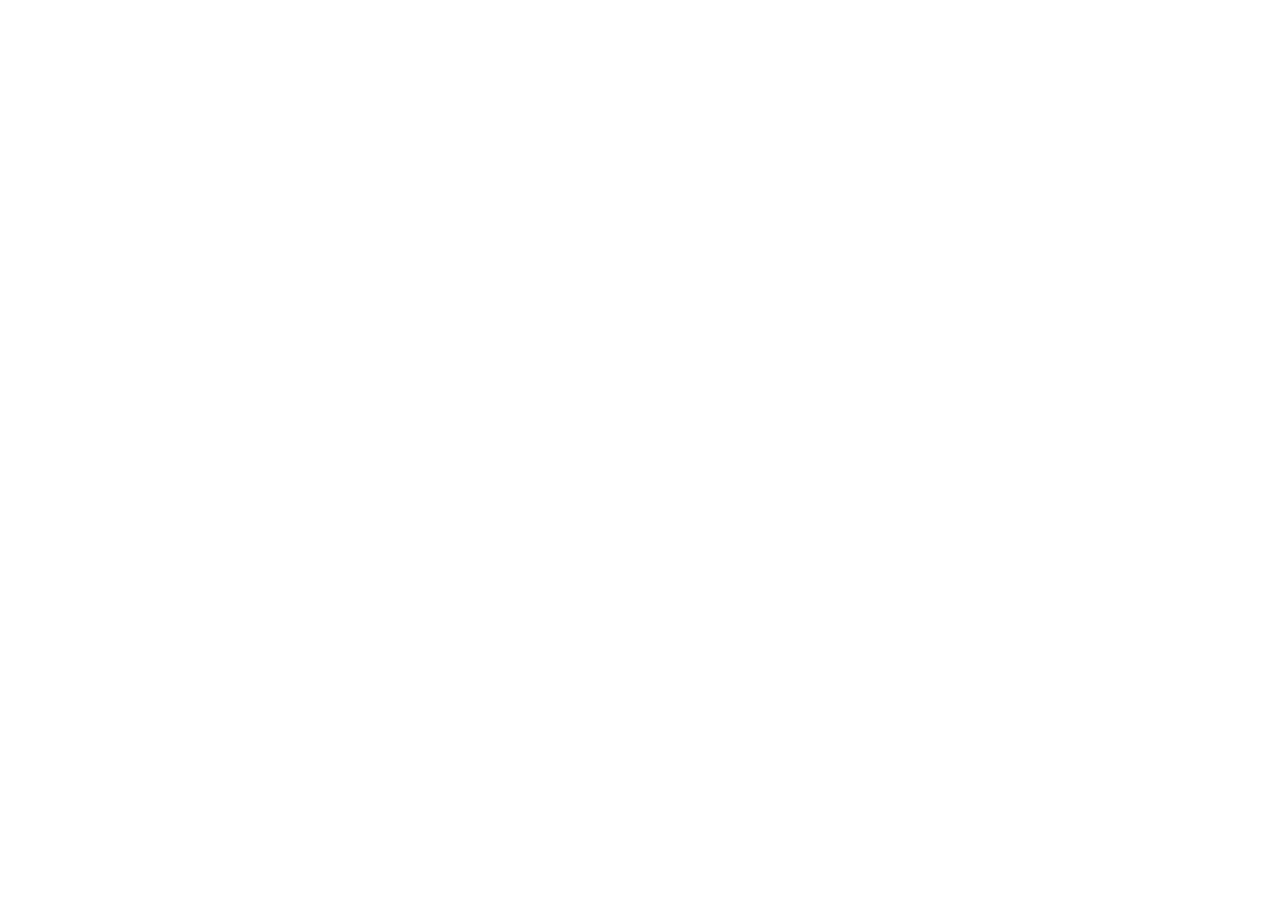
==== index.html @ 9599d409 "feat: initialize project as Purr & Coffee Match Setup React, Vite, and Tailwind CSS framework for th" ====
<!doctype html>
<html lang="zh-CN">
  <head>
    <meta charset="UTF-8" />
    <meta name="viewport" content="width=device-width, initial-scale=1.0, maximum-scale=1.0, user-scalable=no" />
    <title>暖喵咖啡馆 · 连连看与模拟经营 (Purr & Coffee Match)</title>
    <meta name="description" content="治愈系日式暖色调连连看+猫咪咖啡馆模拟装修经营小游戏，支持18个难度递进关卡、折线消除算法、家具升级、互动猫咪及Web Audio合成音效。" />
    <meta property="og:title" content="暖喵咖啡馆 · 连连看与模拟经营 (Purr & Coffee Match)" />
    <meta property="og:description" content="治愈系日式暖色调连连看+猫咪咖啡馆模拟装修经营小游戏，支持18个难度递进关卡、折线消除算法、家具升级、互动猫咪及Web Audio合成音效。" />
    <meta property="og:type" content="website" />
    <meta name="twitter:card" content="summary_large_image" />
    <link rel="preconnect" href="https://fonts.googleapis.com">
    <link rel="preconnect" href="https://fonts.gstatic.com" crossorigin>
    <link href="https://fonts.googleapis.com/css2?family=Plus+Jakarta+Sans:wght@400;500;600;700;800&display=swap" rel="stylesheet">
  </head>
  <body class="bg-[#FAF7F2] text-stone-800 antialiased select-none overflow-x-hidden">
    <div id="root"></div>
    <script type="module" src="/src/main.tsx"></script>
  </body>
</html>
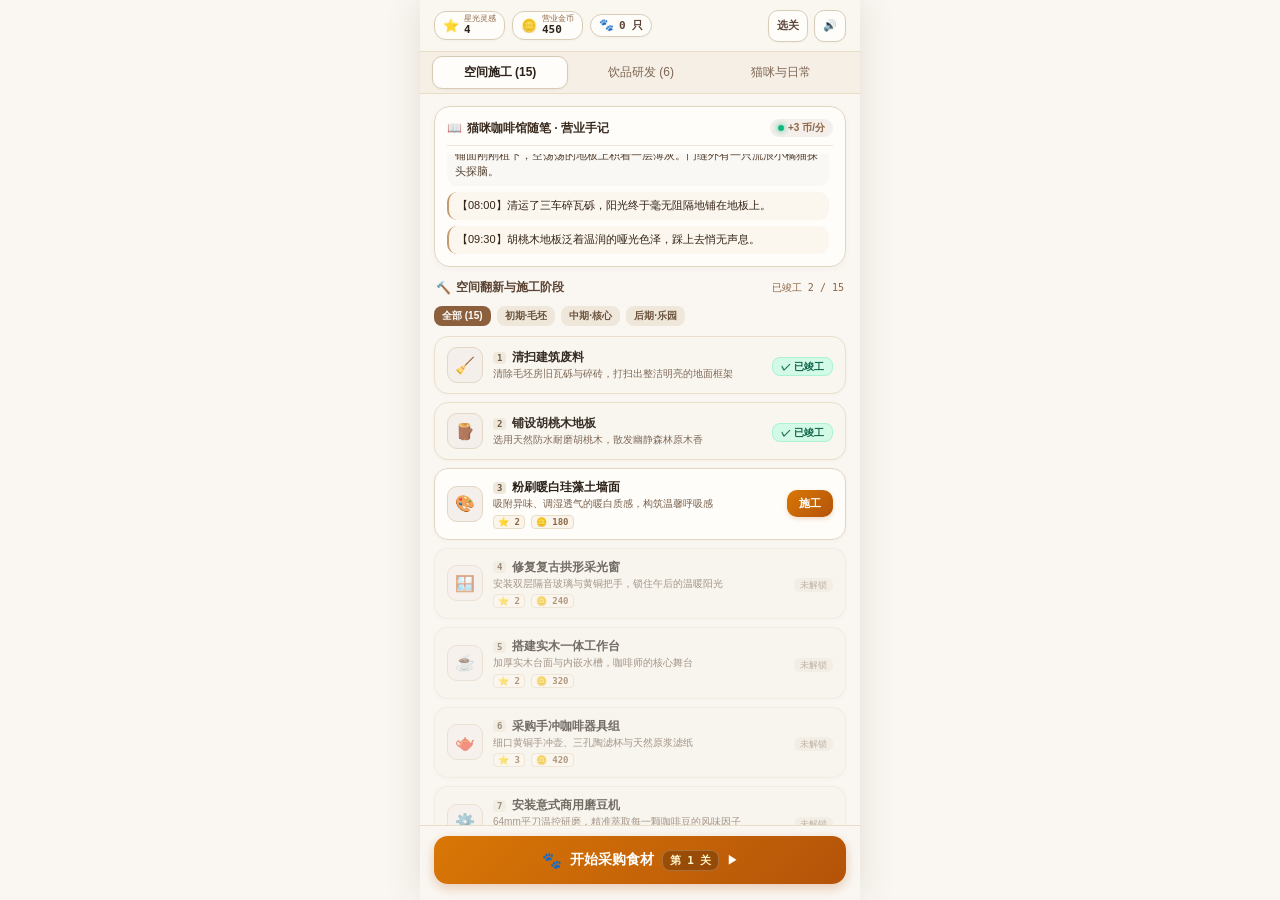
==== commit 33e62b2c: "feat: add frozen tile mechanics and endless mode - Implement ice block mechanic for puzzle cells wit" ====
--- a/index.html
+++ b/index.html
@@ -1,20 +1,2113 @@
-<!doctype html>
+<!DOCTYPE html>
 <html lang="zh-CN">
-  <head>
-    <meta charset="UTF-8" />
-    <meta name="viewport" content="width=device-width, initial-scale=1.0, maximum-scale=1.0, user-scalable=no" />
-    <title>暖喵咖啡馆 · 连连看与模拟经营 (Purr & Coffee Match)</title>
-    <meta name="description" content="治愈系日式暖色调连连看+猫咪咖啡馆模拟装修经营小游戏，支持18个难度递进关卡、折线消除算法、家具升级、互动猫咪及Web Audio合成音效。" />
-    <meta property="og:title" content="暖喵咖啡馆 · 连连看与模拟经营 (Purr & Coffee Match)" />
-    <meta property="og:description" content="治愈系日式暖色调连连看+猫咪咖啡馆模拟装修经营小游戏，支持18个难度递进关卡、折线消除算法、家具升级、互动猫咪及Web Audio合成音效。" />
-    <meta property="og:type" content="website" />
-    <meta name="twitter:card" content="summary_large_image" />
-    <link rel="preconnect" href="https://fonts.googleapis.com">
-    <link rel="preconnect" href="https://fonts.gstatic.com" crossorigin>
-    <link href="https://fonts.googleapis.com/css2?family=Plus+Jakarta+Sans:wght@400;500;600;700;800&display=swap" rel="stylesheet">
-  </head>
-  <body class="bg-[#FAF7F2] text-stone-800 antialiased select-none overflow-x-hidden">
-    <div id="root"></div>
-    <script type="module" src="/src/main.tsx"></script>
-  </body>
+<head>
+  <meta charset="UTF-8">
+  <meta name="viewport" content="width=device-width, initial-scale=1.0, maximum-scale=1.0, user-scalable=no, viewport-fit=cover">
+  <title>暖喵咖啡馆 · 深度经营日志与食材连连看</title>
+  <style>
+    /* -------------------------------------------------------------
+       ZERO-DEPENDENCY PURE NATIVE CSS STYLESHEET
+       Warm & Healing Japanese Cafe Palette (#FAF7F2, #FAF5EE, #8C603D)
+       100% Inline - Works Completely Offline on Any Mobile Browser
+       ------------------------------------------------------------- */
+    *, *::before, *::after {
+      box-sizing: border-box;
+      margin: 0;
+      padding: 0;
+      -webkit-tap-highlight-color: transparent;
+      user-select: none;
+      -webkit-user-select: none;
+    }
+
+    html, body {
+      width: 100%;
+      height: 100%;
+      min-height: 100dvh;
+      background-color: #FAF7F2;
+      color: #2C2219;
+      font-family: -apple-system, BlinkMacSystemFont, "PingFang SC", "Hiragino Sans GB", "Microsoft YaHei", "Segoe UI", Roboto, "Helvetica Neue", Arial, sans-serif;
+      overflow: hidden;
+      display: flex;
+      justify-content: center;
+      align-items: center;
+    }
+
+    /* Mobile Container Frame */
+    .app-viewport {
+      position: relative;
+      width: 100%;
+      max-width: 440px;
+      height: 100dvh;
+      max-height: 100dvh;
+      background-color: #FAF7F2;
+      display: flex;
+      flex-direction: column;
+      overflow: hidden;
+      box-shadow: 0 0 35px rgba(60, 40, 20, 0.12);
+    }
+
+    /* Top Status Bar */
+    .top-bar {
+      height: 52px;
+      padding: 0 14px;
+      display: flex;
+      align-items: center;
+      justify-content: space-between;
+      background: rgba(250, 247, 242, 0.96);
+      border-bottom: 1px solid #E8DEC8;
+      flex-shrink: 0;
+      z-index: 30;
+    }
+    .status-group {
+      display: flex;
+      align-items: center;
+      gap: 7px;
+    }
+    .status-pill {
+      display: flex;
+      align-items: center;
+      gap: 5px;
+      background: #FFFDF9;
+      border: 1px solid #D9CDB8;
+      padding: 3px 8px;
+      border-radius: 12px;
+      box-shadow: 0 1px 3px rgba(0,0,0,0.03);
+    }
+    .status-pill-text {
+      display: flex;
+      flex-direction: column;
+      line-height: 1.1;
+    }
+    .status-pill-label {
+      font-size: 8px;
+      color: #8C6544;
+      font-weight: 500;
+    }
+    .status-pill-val {
+      font-size: 11px;
+      font-weight: 700;
+      color: #2C2219;
+      font-family: ui-monospace, SFMono-Regular, Menlo, Monaco, Consolas, monospace;
+    }
+    .top-actions {
+      display: flex;
+      align-items: center;
+      gap: 6px;
+    }
+    .btn-icon-subtle {
+      height: 32px;
+      padding: 0 8px;
+      border-radius: 10px;
+      background: #FFFDF9;
+      border: 1px solid #D9CDB8;
+      color: #5C4434;
+      font-size: 11px;
+      font-weight: 600;
+      display: flex;
+      align-items: center;
+      justify-content: center;
+      cursor: pointer;
+      box-shadow: 0 1px 2px rgba(0,0,0,0.03);
+      transition: all 0.12s ease;
+    }
+    .btn-icon-subtle:active {
+      transform: translateY(1px);
+      background: #F4ECE1;
+    }
+
+    /* 3 Management Navigation Tabs */
+    .tab-bar {
+      height: 42px;
+      padding: 4px 12px;
+      display: flex;
+      gap: 6px;
+      background: #F6EFE6;
+      border-bottom: 1px solid #E8DEC8;
+      flex-shrink: 0;
+      z-index: 25;
+    }
+    .tab-item {
+      flex: 1;
+      border: none;
+      border-radius: 10px;
+      font-size: 12px;
+      font-weight: 500;
+      color: #7D6652;
+      background: transparent;
+      cursor: pointer;
+      transition: all 0.15s ease;
+      display: flex;
+      align-items: center;
+      justify-content: center;
+    }
+    .tab-item.active {
+      background: #FFFDF9;
+      color: #2C2219;
+      font-weight: 700;
+      border: 1px solid #D8C9B4;
+      box-shadow: 0 1px 3px rgba(0,0,0,0.04);
+    }
+
+    /* Main Scrollable Body */
+    .body-scroll {
+      flex: 1;
+      width: 100%;
+      min-height: 0;
+      overflow-y: auto;
+      -webkit-overflow-scrolling: touch;
+      padding: 12px 14px;
+      display: flex;
+      flex-direction: column;
+      gap: 12px;
+    }
+
+    /* Narrative Text Log Window */
+    .log-card {
+      width: 100%;
+      background: #FFFDF9;
+      border: 1px solid #E2D6C2;
+      border-radius: 16px;
+      padding: 12px;
+      box-shadow: 0 2px 6px rgba(107, 72, 42, 0.04);
+      display: flex;
+      flex-direction: column;
+      flex-shrink: 0;
+    }
+    .log-card-header {
+      display: flex;
+      align-items: center;
+      justify-content: space-between;
+      padding-bottom: 8px;
+      border-bottom: 1px solid #EFE7D8;
+      margin-bottom: 8px;
+    }
+    .log-title {
+      font-size: 12px;
+      font-weight: 700;
+      color: #3B2C20;
+      display: flex;
+      align-items: center;
+      gap: 5px;
+    }
+    .log-badge {
+      display: flex;
+      align-items: center;
+      gap: 4px;
+      background: #F5EFEB;
+      color: #8C6544;
+      font-size: 10px;
+      font-weight: 600;
+      padding: 2px 8px;
+      border-radius: 10px;
+    }
+    .pulse-dot {
+      width: 6px;
+      height: 6px;
+      border-radius: 50%;
+      background-color: #10B981;
+      box-shadow: 0 0 6px #10B981;
+    }
+    .log-content-box {
+      height: 100px;
+      max-height: 120px;
+      overflow-y: auto;
+      -webkit-overflow-scrolling: touch;
+      display: flex;
+      flex-direction: column;
+      gap: 6px;
+      padding-right: 4px;
+    }
+    .log-entry {
+      font-size: 11px;
+      line-height: 1.45;
+      padding: 6px 8px;
+      border-radius: 10px;
+      background: #FAF8F5;
+      color: #554332;
+      animation: fadeIn 0.25s ease-out;
+    }
+    .log-entry.highlight {
+      background: #FBF6EE;
+      border-left: 2px solid #C49B71;
+      color: #332417;
+      font-weight: 500;
+    }
+
+    @keyframes fadeIn {
+      from { opacity: 0; transform: translateY(4px); }
+      to { opacity: 1; transform: translateY(0); }
+    }
+
+    /* Sub-Panels */
+    .module-panel {
+      display: flex;
+      flex-direction: column;
+      gap: 10px;
+      width: 100%;
+    }
+    .panel-header-line {
+      display: flex;
+      align-items: center;
+      justify-content: space-between;
+      padding: 0 2px;
+    }
+    .panel-title {
+      font-size: 12px;
+      font-weight: 700;
+      color: #5C4434;
+      display: flex;
+      align-items: center;
+      gap: 5px;
+    }
+    .panel-sub {
+      font-size: 10px;
+      font-family: ui-monospace, SFMono-Regular, monospace;
+      color: #8C6544;
+    }
+
+    /* Phase Filter Pills */
+    .filter-pills {
+      display: flex;
+      align-items: center;
+      gap: 6px;
+    }
+    .pill-filter-btn {
+      border: none;
+      padding: 3px 8px;
+      border-radius: 8px;
+      font-size: 10px;
+      font-weight: 600;
+      background: #EFE8DA;
+      color: #6B533E;
+      cursor: pointer;
+      transition: all 0.12s;
+    }
+    .pill-filter-btn.active {
+      background: #8C603D;
+      color: #FFFFFF;
+    }
+
+    /* Cards */
+    .card-list {
+      display: flex;
+      flex-direction: column;
+      gap: 8px;
+    }
+    .content-card {
+      width: 100%;
+      padding: 10px 12px;
+      background: #FFFDF9;
+      border: 1px solid #E2D6C2;
+      border-radius: 14px;
+      box-shadow: 0 1px 4px rgba(107, 72, 42, 0.04);
+      display: flex;
+      align-items: center;
+      justify-content: space-between;
+      gap: 8px;
+      transition: all 0.15s ease;
+    }
+    .content-card.locked {
+      background: rgba(245, 242, 235, 0.6);
+      border-color: rgba(232, 222, 200, 0.6);
+      opacity: 0.65;
+    }
+    .content-card.completed {
+      background: #F9F6F0;
+      border-color: #E8DEC8;
+      opacity: 0.95;
+    }
+    .card-left {
+      display: flex;
+      align-items: center;
+      gap: 10px;
+      flex: 1;
+      min-width: 0;
+    }
+    .card-icon-box {
+      width: 36px;
+      height: 36px;
+      border-radius: 10px;
+      background: #F5EFEB;
+      border: 1px solid #E2D6C2;
+      display: flex;
+      align-items: center;
+      justify-content: center;
+      font-size: 16px;
+      flex-shrink: 0;
+    }
+    .card-text-col {
+      display: flex;
+      flex-direction: column;
+      min-width: 0;
+      flex: 1;
+    }
+    .card-title-line {
+      display: flex;
+      align-items: center;
+      gap: 6px;
+    }
+    .stage-tag {
+      font-size: 9px;
+      font-family: ui-monospace, monospace;
+      font-weight: 700;
+      background: #EFE8DA;
+      color: #6B533E;
+      padding: 1px 4px;
+      border-radius: 4px;
+    }
+    .card-main-title {
+      font-size: 12px;
+      font-weight: 700;
+      color: #2C2219;
+      white-space: nowrap;
+      overflow: hidden;
+      text-overflow: ellipsis;
+    }
+    .card-desc {
+      font-size: 10px;
+      color: #78614E;
+      margin-top: 2px;
+      line-height: 1.25;
+      display: -webkit-box;
+      -webkit-line-clamp: 1;
+      -webkit-box-orient: vertical;
+      overflow: hidden;
+    }
+    .card-cost-line {
+      display: flex;
+      align-items: center;
+      gap: 6px;
+      margin-top: 4px;
+      font-size: 9px;
+      font-family: ui-monospace, monospace;
+      font-weight: 700;
+      color: #8C6544;
+    }
+    .cost-badge {
+      background: #FAF4EB;
+      border: 1px solid #E8DEC8;
+      padding: 1px 4px;
+      border-radius: 4px;
+    }
+    .btn-upgrade {
+      border: none;
+      padding: 6px 12px;
+      border-radius: 10px;
+      font-size: 11px;
+      font-weight: 700;
+      color: #FFFFFF;
+      background: linear-gradient(135deg, #D97706, #B45309);
+      cursor: pointer;
+      box-shadow: 0 2px 4px rgba(180, 83, 9, 0.2);
+      transition: all 0.12s;
+      flex-shrink: 0;
+    }
+    .btn-upgrade:active {
+      transform: translateY(1px);
+      box-shadow: 0 1px 2px rgba(180, 83, 9, 0.2);
+    }
+    .btn-upgrade:disabled {
+      background: #E8DEC8;
+      color: #8C7560;
+      cursor: not-allowed;
+      box-shadow: none;
+    }
+    .tag-completed {
+      font-size: 10px;
+      font-weight: 700;
+      color: #065F46;
+      background: #D1FAE5;
+      border: 1px solid #A7F3D0;
+      padding: 3px 8px;
+      border-radius: 8px;
+    }
+
+    /* Cash Register Box */
+    .cash-register-card {
+      width: 100%;
+      background: linear-gradient(135deg, #FFFDF9, #FAF3E8);
+      border: 1px solid #D9CDB8;
+      border-radius: 14px;
+      padding: 10px 12px;
+      display: flex;
+      align-items: center;
+      justify-content: space-between;
+      box-shadow: 0 1px 4px rgba(0,0,0,0.03);
+    }
+    .register-info {
+      display: flex;
+      align-items: center;
+      gap: 10px;
+    }
+    .register-title {
+      font-size: 12px;
+      font-weight: 700;
+      color: #3B2C20;
+    }
+    .register-val {
+      font-size: 10px;
+      color: #8C6544;
+      margin-top: 2px;
+    }
+    .coin-hl {
+      font-weight: 700;
+      color: #D97706;
+      font-family: ui-monospace, monospace;
+    }
+
+    /* Cat Status Meters */
+    .cat-meters-card {
+      width: 100%;
+      background: #FFFDF9;
+      border: 1px solid #E2D6C2;
+      border-radius: 14px;
+      padding: 10px 12px;
+      display: flex;
+      flex-direction: column;
+      gap: 8px;
+    }
+    .meter-row {
+      display: flex;
+      flex-direction: column;
+      gap: 3px;
+    }
+    .meter-label-row {
+      display: flex;
+      justify-content: space-between;
+      font-size: 10px;
+      font-weight: 600;
+      color: #6B533E;
+    }
+    .progress-track {
+      width: 100%;
+      height: 8px;
+      background: #EFE7D8;
+      border-radius: 4px;
+      overflow: hidden;
+    }
+    .progress-fill-gold {
+      height: 100%;
+      background: linear-gradient(90deg, #FBBF24, #F59E0B);
+      border-radius: 4px;
+      transition: width 0.3s ease;
+    }
+    .progress-fill-pink {
+      height: 100%;
+      background: linear-gradient(90deg, #F472B6, #EC4899);
+      border-radius: 4px;
+      transition: width 0.3s ease;
+    }
+    .cat-action-btns {
+      display: flex;
+      gap: 8px;
+      padding-top: 4px;
+    }
+    .cat-btn {
+      flex: 1;
+      padding: 6px;
+      border-radius: 10px;
+      background: #FAF4EB;
+      border: 1px solid #E5DAC8;
+      color: #5C4434;
+      font-size: 11px;
+      font-weight: 700;
+      cursor: pointer;
+      transition: all 0.12s;
+    }
+    .cat-btn:active {
+      transform: scale(0.97);
+      background: #F3EADA;
+    }
+
+    /* Bottom Action Bar */
+    .action-footer {
+      width: 100%;
+      padding: 10px 14px 16px;
+      background: rgba(250, 247, 242, 0.98);
+      border-top: 1px solid #E8DEC8;
+      flex-shrink: 0;
+      z-index: 30;
+    }
+    .btn-big-procure {
+      width: 100%;
+      height: 48px;
+      border: none;
+      border-radius: 14px;
+      background: linear-gradient(135deg, #D97706, #B45309);
+      color: #FFFFFF;
+      font-size: 14px;
+      font-weight: 700;
+      cursor: pointer;
+      display: flex;
+      align-items: center;
+      justify-content: center;
+      gap: 8px;
+      box-shadow: 0 4px 12px rgba(180, 83, 9, 0.28);
+      transition: all 0.12s;
+    }
+    .btn-big-procure:active {
+      transform: translateY(2px);
+      box-shadow: 0 2px 6px rgba(180, 83, 9, 0.25);
+    }
+    .level-badge-inner {
+      background: rgba(0,0,0,0.22);
+      color: #FEF3C7;
+      font-size: 11px;
+      font-family: ui-monospace, monospace;
+      padding: 2px 7px;
+      border-radius: 8px;
+      border: 1px solid rgba(255,255,255,0.2);
+    }
+
+    /* -------------------------------------------------------------
+       PUZZLE VIEW STYLES
+       ------------------------------------------------------------- */
+    .puzzle-view {
+      position: relative;
+      width: 100%;
+      height: 100%;
+      display: flex;
+      flex-direction: column;
+      justify-content: space-between;
+      background-color: #FAF5EE;
+      padding: 10px 12px;
+      overflow: hidden;
+    }
+    .puzzle-header {
+      width: 100%;
+      display: flex;
+      align-items: center;
+      justify-content: space-between;
+      gap: 6px;
+      padding-bottom: 6px;
+      flex-shrink: 0;
+      z-index: 20;
+    }
+    .btn-back {
+      height: 38px;
+      padding: 0 10px;
+      border-radius: 12px;
+      background: #FFFDF8;
+      border: 2px solid #6B482A;
+      box-shadow: 0 2px 0 #6B482A;
+      color: #5A381E;
+      font-size: 12px;
+      font-weight: 800;
+      display: flex;
+      align-items: center;
+      gap: 4px;
+      cursor: pointer;
+      flex-shrink: 0;
+    }
+    .btn-back:active {
+      transform: translateY(1px);
+      box-shadow: 0 1px 0 #6B482A;
+    }
+    .puzzle-level-info {
+      flex: 1;
+      display: flex;
+      flex-direction: column;
+      align-items: center;
+      min-width: 0;
+    }
+    .level-title-row {
+      display: flex;
+      align-items: center;
+      gap: 5px;
+    }
+    .puzzle-title-text {
+      font-size: 13px;
+      font-weight: 900;
+      color: #5A381E;
+      white-space: nowrap;
+      overflow: hidden;
+      text-overflow: ellipsis;
+    }
+    .puzzle-mode-tag {
+      font-size: 9px;
+      font-weight: 700;
+      padding: 1px 4px;
+      border-radius: 4px;
+      background: #FEF3C7;
+      color: #92400E;
+      border: 1px solid #FCD34D;
+    }
+    .puzzle-progress-text {
+      font-size: 10px;
+      font-weight: 700;
+      color: #8C623E;
+      display: flex;
+      align-items: center;
+      gap: 4px;
+    }
+    .progress-pill {
+      background: #8C603D;
+      color: #FFFFFF;
+      font-family: ui-monospace, monospace;
+      font-size: 9px;
+      padding: 1px 6px;
+      border-radius: 8px;
+    }
+    .clock-container {
+      min-width: 48px;
+      height: 38px;
+      padding: 0 8px;
+      background: #FFFDF8;
+      border: 2px solid #6B482A;
+      border-radius: 12px;
+      box-shadow: 0 2px 0 #6B482A;
+      display: flex;
+      align-items: center;
+      justify-content: center;
+      font-size: 12px;
+      font-weight: 900;
+      font-family: ui-monospace, monospace;
+      color: #6B482A;
+      flex-shrink: 0;
+    }
+
+    /* Power-ups Row */
+    .powerups-bar {
+      width: 100%;
+      display: grid;
+      grid-template-columns: repeat(3, 1fr);
+      gap: 6px;
+      padding-bottom: 6px;
+      flex-shrink: 0;
+      z-index: 20;
+    }
+    .powerup-btn {
+      position: relative;
+      height: 38px;
+      border-radius: 12px;
+      background: #FFFDF8;
+      border: 2px solid #6B482A;
+      box-shadow: 0 2px 0 #6B482A;
+      display: flex;
+      align-items: center;
+      justify-content: center;
+      gap: 4px;
+      color: #5A381E;
+      font-size: 12px;
+      font-weight: 800;
+      cursor: pointer;
+    }
+    .powerup-btn:active {
+      transform: translateY(1px);
+      box-shadow: 0 1px 0 #6B482A;
+    }
+    .powerup-badge {
+      position: absolute;
+      bottom: -4px;
+      right: -4px;
+      background: #6B482A;
+      color: #FFFFFF;
+      font-size: 9px;
+      font-family: ui-monospace, monospace;
+      font-weight: 700;
+      padding: 1px 5px;
+      border-radius: 8px;
+      border: 1px solid #FFFFFF;
+    }
+
+    /* LianLianKan Board Canvas & Frame */
+    .board-center-area {
+      position: relative;
+      flex: 1;
+      width: 100%;
+      min-height: 0;
+      display: flex;
+      align-items: center;
+      justify-content: center;
+      overflow: hidden;
+      z-index: 10;
+    }
+    #particleCanvas {
+      position: absolute;
+      inset: 0;
+      pointer-events: none;
+      z-index: 30;
+    }
+    .board-frame {
+      position: relative;
+      background: #7D5537;
+      border: 4px solid #8C603C;
+      border-radius: 20px;
+      box-shadow: 0 5px 0 #5C3D26;
+      padding: 2px;
+    }
+    .tiles-wrapper {
+      position: relative;
+      width: 100%;
+      height: 100%;
+    }
+    .tile-btn {
+      position: absolute;
+      border: none;
+      background: transparent;
+      padding: 2px;
+      cursor: pointer;
+    }
+    .tile-inner {
+      position: relative;
+      width: 100%;
+      height: 100%;
+      background: #FFFDF8;
+      border: 2px solid #8C6541;
+      border-radius: 12px;
+      box-shadow: 0 2px 0 #734F30;
+      display: flex;
+      align-items: center;
+      justify-content: center;
+      font-size: 19px;
+      transition: transform 0.1s, box-shadow 0.1s;
+    }
+    .tile-inner.selected {
+      background: #FFFDF5;
+      border-color: #F59E0B;
+      box-shadow: 0 0 0 3px #FDE68A, 0 3px 6px rgba(245, 158, 11, 0.4);
+      transform: scale(1.08);
+      z-index: 15;
+    }
+    .tile-obstacle {
+      width: 100%;
+      height: 100%;
+      background: #8B5A2B;
+      border: 2px solid #5C3D26;
+      border-radius: 12px;
+      display: flex;
+      align-items: center;
+      justify-content: center;
+      font-size: 15px;
+      box-shadow: inset 0 2px 4px rgba(0,0,0,0.3);
+      opacity: 0.92;
+    }
+    .tile-ice-overlay {
+      position: absolute;
+      inset: 0;
+      border-radius: 10px;
+      background: rgba(186, 230, 253, 0.45);
+      border: 2px solid #38BDF8;
+      pointer-events: none;
+      display: flex;
+      align-items: center;
+      justify-content: center;
+      font-size: 10px;
+      font-weight: 900;
+    }
+
+    /* Puzzle Footer Progress Bar */
+    .puzzle-footer {
+      width: 100%;
+      padding-top: 6px;
+      display: flex;
+      align-items: center;
+      justify-content: space-between;
+      gap: 8px;
+      flex-shrink: 0;
+      z-index: 20;
+    }
+    .progress-track-outer {
+      flex: 1;
+      height: 36px;
+      background: #FFFDF8;
+      border: 2px solid #6B482A;
+      border-radius: 12px;
+      padding: 3px;
+      box-shadow: 0 2px 0 #6B482A;
+      display: flex;
+      align-items: center;
+    }
+    .progress-track-inner {
+      width: 100%;
+      height: 100%;
+      background: #E8DCBF;
+      border-radius: 8px;
+      overflow: hidden;
+      padding: 1px;
+    }
+    .progress-fill-bar {
+      height: 100%;
+      background: linear-gradient(90deg, #A5D67D, #86C852);
+      border-radius: 6px;
+      transition: width 0.3s ease;
+    }
+    .score-badge {
+      padding: 0 12px;
+      height: 36px;
+      border-radius: 12px;
+      background: #FFFDF8;
+      border: 2px solid #6B482A;
+      box-shadow: 0 2px 0 #6B482A;
+      display: flex;
+      align-items: center;
+      justify-content: center;
+      font-size: 11px;
+      font-weight: 900;
+      font-family: ui-monospace, monospace;
+      color: #5A381E;
+      flex-shrink: 0;
+    }
+
+    /* Modals */
+    .modal-backdrop {
+      position: fixed;
+      inset: 0;
+      background: rgba(0,0,0,0.72);
+      display: flex;
+      align-items: center;
+      justify-content: center;
+      padding: 16px;
+      z-index: 100;
+      backdrop-filter: blur(4px);
+      -webkit-backdrop-filter: blur(4px);
+    }
+    .modal-box {
+      width: 100%;
+      max-width: 340px;
+      background: #FFFDF8;
+      border: 2px solid #6B482A;
+      border-radius: 20px;
+      box-shadow: 0 10px 25px rgba(0,0,0,0.3);
+      padding: 20px;
+      text-align: center;
+      animation: modalPop 0.2s cubic-bezier(0.175, 0.885, 0.32, 1.275);
+    }
+    @keyframes modalPop {
+      from { transform: scale(0.9); opacity: 0; }
+      to { transform: scale(1); opacity: 1; }
+    }
+    .level-select-grid {
+      display: grid;
+      grid-template-columns: repeat(5, 1fr);
+      gap: 6px;
+      max-height: 280px;
+      overflow-y: auto;
+      padding: 10px 0;
+    }
+    .level-grid-item {
+      padding: 8px 4px;
+      border-radius: 10px;
+      background: #FAF4EB;
+      border: 1px solid #D9CDB8;
+      color: #5C4434;
+      font-size: 11px;
+      font-weight: 700;
+      display: flex;
+      flex-direction: column;
+      align-items: center;
+      cursor: pointer;
+    }
+    .level-grid-item.current {
+      background: #FEF3C7;
+      border-color: #F59E0B;
+      color: #92400E;
+    }
+
+    .hidden {
+      display: none !important;
+    }
+  </style>
+</head>
+<body>
+
+  <!-- Single Mobile App Viewport Container -->
+  <div class="app-viewport">
+
+    <!-- ======================================================== -->
+    <!-- VIEW 1: 【主页 · 猫咪咖啡馆日志】(3大深度子系统)            -->
+    <!-- ======================================================== -->
+    <div id="viewJournal" class="app-viewport" style="box-shadow: none;">
+      <!-- Top Status Bar -->
+      <header class="top-bar">
+        <div class="status-group">
+          <!-- 星光灵感 -->
+          <div class="status-pill">
+            <span style="font-size: 13px;">⭐</span>
+            <div class="status-pill-text">
+              <span class="status-pill-label">星光灵感</span>
+              <span id="headerStars" class="status-pill-val">4</span>
+            </div>
+          </div>
+          <!-- 营业金币 -->
+          <div class="status-pill">
+            <span style="font-size: 13px;">🪙</span>
+            <div class="status-pill-text">
+              <span class="status-pill-label">营业金币</span>
+              <span id="headerCoins" class="status-pill-val">450</span>
+            </div>
+          </div>
+          <!-- 驻店猫咪数 -->
+          <div class="status-pill">
+            <span style="font-size: 12px;">🐾</span>
+            <span id="headerCats" class="status-pill-val" style="color: #5C4434;">0 只</span>
+          </div>
+        </div>
+
+        <div class="top-actions">
+          <button id="btnLevelSelect" class="btn-icon-subtle">选关</button>
+          <button id="btnToggleSoundJournal" class="btn-icon-subtle" style="width: 32px; padding: 0;">🔊</button>
+        </div>
+      </header>
+
+      <!-- 3 Navigation Tabs -->
+      <nav class="tab-bar">
+        <button id="tabBtnRenovate" onclick="switchJournalTab('renovate')" class="tab-item active">空间施工 (15)</button>
+        <button id="tabBtnDrinks" onclick="switchJournalTab('drinks')" class="tab-item">饮品研发 (6)</button>
+        <button id="tabBtnCats" onclick="switchJournalTab('cats')" class="tab-item">猫咪与日常</button>
+      </nav>
+
+      <!-- Scrollable Main Body Area -->
+      <main class="body-scroll">
+        <!-- Live Narrative Text Window -->
+        <section class="log-card">
+          <div class="log-card-header">
+            <div class="log-title">
+              <span>📖</span>
+              <span>猫咪咖啡馆随笔 · 营业手记</span>
+            </div>
+            <div class="log-badge">
+              <span class="pulse-dot"></span>
+              <span id="passiveRateBadge">+0 币/分</span>
+            </div>
+          </div>
+          <div id="journalLogsContainer" class="log-content-box"></div>
+        </section>
+
+        <!-- SUB-TAB 1: 空间施工 (15 Stages) -->
+        <div id="panelRenovate" class="module-panel">
+          <div class="panel-header-line">
+            <div class="panel-title">
+              <span>🔨</span> 空间翻新与施工阶段
+            </div>
+            <span id="stagesProgressText" class="panel-sub">已竣工 2 / 15</span>
+          </div>
+          <!-- Phase Filter Pills -->
+          <div class="filter-pills">
+            <button onclick="setPhaseFilter('all')" id="filterAll" class="pill-filter-btn active">全部 (15)</button>
+            <button onclick="setPhaseFilter('early')" id="filterEarly" class="pill-filter-btn">初期·毛坯</button>
+            <button onclick="setPhaseFilter('mid')" id="filterMid" class="pill-filter-btn">中期·核心</button>
+            <button onclick="setPhaseFilter('late')" id="filterLate" class="pill-filter-btn">后期·乐园</button>
+          </div>
+          <div id="stagesCardsContainer" class="card-list"></div>
+        </div>
+
+        <!-- SUB-TAB 2: 饮品研发 (6 Drinks + Cash Register) -->
+        <div id="panelDrinks" class="module-panel hidden">
+          <!-- Cash Register Idle Box -->
+          <div class="cash-register-card">
+            <div class="register-info">
+              <span style="font-size: 22px;">💰</span>
+              <div>
+                <div class="register-title">吧台收银机 · 被动营收</div>
+                <div class="register-val">
+                  累积金币: <span id="cashRegisterAmount" class="coin-hl">0</span> 🪙
+                  <span id="cashRateText" style="font-size: 9px; color: #A38E7A; margin-left: 4px;">(+0 币/分)</span>
+                </div>
+              </div>
+            </div>
+            <button onclick="collectCashRegister()" class="btn-upgrade" style="padding: 5px 12px;">提取</button>
+          </div>
+
+          <div class="panel-header-line">
+            <div class="panel-title">
+              <span>☕</span> 咖啡馆饮品菜单研发
+            </div>
+            <span id="drinksProgressText" class="panel-sub">已研发 1 / 6</span>
+          </div>
+          <div id="drinksCardsContainer" class="card-list"></div>
+        </div>
+
+        <!-- SUB-TAB 3: 猫咪与日常 (Cat Satiety/Mood + 12 Customer Stories) -->
+        <div id="panelCats" class="module-panel hidden">
+          <div class="cat-meters-card">
+            <div class="panel-header-line">
+              <div class="panel-title">
+                <span>🐾</span> 驻店猫咪状态监测
+              </div>
+              <span style="font-size: 9px; color: #A38265;">喂食与逗弄可回复</span>
+            </div>
+            <div id="catsMetersContainer"></div>
+          </div>
+
+          <div class="module-panel">
+            <div class="panel-header-line">
+              <div class="panel-title">
+                <span>📜</span> 顾客与日常突发记录 (12)
+              </div>
+              <span id="eventsCountText" class="panel-sub">解锁 3 / 12</span>
+            </div>
+            <div id="eventsCardsContainer" class="card-list"></div>
+          </div>
+        </div>
+      </main>
+
+      <!-- Bottom Fixed Action Bar -->
+      <footer class="action-footer">
+        <button id="btnStartProcure" class="btn-big-procure">
+          <span style="font-size: 16px;">🐾</span>
+          <span>开始采购食材</span>
+          <span id="journalLevelBadge" class="level-badge-inner">第 1 关</span>
+          <span style="font-size: 11px;">▶</span>
+        </button>
+      </footer>
+    </div>
+
+    <!-- ======================================================== -->
+    <!-- VIEW 2: 【关卡页 · 连连看】(30关，步数/限时，冰块与木箱)       -->
+    <!-- ======================================================== -->
+    <div id="viewPuzzle" class="puzzle-view hidden">
+      <!-- Top Puzzle Header -->
+      <header class="puzzle-header">
+        <button id="btnBackToJournal" class="btn-back">
+          <span>⬅</span>
+          <span>返回</span>
+        </button>
+
+        <div class="puzzle-level-info">
+          <div class="level-title-row">
+            <span id="puzzleLevelTitle" class="puzzle-title-text">第 1 关</span>
+            <span id="modeBadge" class="puzzle-mode-tag">限时</span>
+          </div>
+          <div class="puzzle-progress-text">
+            <span>剩余配对:</span>
+            <span id="pairProgress" class="progress-pill">0 / 18</span>
+          </div>
+        </div>
+
+        <div style="display: flex; align-items: center; gap: 6px;">
+          <div id="clockBox" class="clock-container">
+            <span id="timerText">01:30</span>
+          </div>
+          <button id="btnToggleSoundPuzzle" class="btn-icon-subtle" style="width: 34px; height: 38px; border-radius: 12px; border: 2px solid #6B482A; box-shadow: 0 2px 0 #6B482A; padding: 0;">🔊</button>
+        </div>
+      </header>
+
+      <!-- Power-ups Bar -->
+      <div class="powerups-bar">
+        <button id="btnHint" class="powerup-btn">
+          <span>💡</span>
+          <span>提示</span>
+          <span id="badgeHint" class="powerup-badge">x3</span>
+        </button>
+        <button id="btnShuffle" class="powerup-btn">
+          <span>🔄</span>
+          <span>重排</span>
+          <span id="badgeShuffle" class="powerup-badge">x2</span>
+        </button>
+        <button id="btnFreeze" class="powerup-btn">
+          <span>⏳</span>
+          <span id="freezeText">加时/步</span>
+          <span id="badgeFreeze" class="powerup-badge">x1</span>
+        </button>
+      </div>
+
+      <!-- Main Board (>70% Screen Area, Exact getBoundingClientRect Center Coordinates) -->
+      <main id="boardContainer" class="board-center-area">
+        <canvas id="particleCanvas"></canvas>
+        <div id="boardInner" class="board-frame">
+          <div id="tilesWrapper" class="tiles-wrapper"></div>
+        </div>
+      </main>
+
+      <!-- Bottom Progress Bar -->
+      <footer class="puzzle-footer">
+        <div class="progress-track-outer">
+          <div class="progress-track-inner">
+            <div id="clearanceBar" class="progress-fill-bar" style="width: 4%;"></div>
+          </div>
+        </div>
+        <div class="score-badge">
+          <span id="scoreText">得分: 0</span>
+        </div>
+      </footer>
+    </div>
+
+    <!-- VICTORY MODAL -->
+    <div id="modalVictory" class="modal-backdrop hidden">
+      <div class="modal-box">
+        <span style="font-size: 36px; display: inline-block;">🎉</span>
+        <h2 style="font-size: 18px; font-weight: 900; color: #5A381E; margin-top: 4px;">食材采购成功！🐾</h2>
+        <div style="font-size: 22px; margin: 8px 0; color: #F59E0B;">⭐⭐⭐</div>
+        <p style="font-size: 11px; color: #8C623E; margin-bottom: 14px;">新鲜香浓原料已送达咖啡馆，获得了新灵感！</p>
+
+        <div style="display: flex; justify-content: center; gap: 14px; background: #FAF5EE; border: 1px solid rgba(107,72,42,0.15); border-radius: 12px; padding: 10px; margin-bottom: 16px;">
+          <div style="font-family: ui-monospace, monospace; font-weight: 900; color: #D97706; font-size: 12px;">
+            <span>⭐</span> <span id="vicStarsEarned">+3 星光灵感</span>
+          </div>
+          <div style="font-family: ui-monospace, monospace; font-weight: 900; color: #D97706; font-size: 12px;">
+            <span>🪙</span> <span id="vicCoinsEarned">+120 营业金币</span>
+          </div>
+        </div>
+
+        <div style="display: flex; flex-direction: column; gap: 8px;">
+          <button id="btnBackToJournalFromVic" class="btn-upgrade" style="width: 100%; height: 42px; font-size: 13px;">
+            返回咖啡馆装扮 📖
+          </button>
+          <button id="btnNextLevel" class="btn-back" style="width: 100%; height: 38px; justify-content: center; font-size: 12px;">
+            继续采购下一关 🐾
+          </button>
+        </div>
+      </div>
+    </div>
+
+    <!-- LEVEL SELECT MODAL -->
+    <div id="modalLevelSelect" class="modal-backdrop hidden">
+      <div class="modal-box" style="max-height: 80vh; display: flex; flex-direction: column;">
+        <div style="display: flex; align-items: center; justify-content: space-between; border-bottom: 1px solid #E8DEC8; padding-bottom: 8px;">
+          <h3 style="font-size: 14px; font-weight: 900; color: #5A381E; display: flex; align-items: center; gap: 5px;">
+            <span>🗺️</span> 关卡选择 (共 30 关)
+          </h3>
+          <button onclick="document.getElementById('modalLevelSelect').classList.add('hidden')" style="width: 26px; height: 26px; border-radius: 50%; border: 1px solid #D9CDB8; background: #FAF4EB; color: #6B482A; font-size: 11px; cursor: pointer;">✕</button>
+        </div>
+        <div id="levelSelectList" class="level-select-grid"></div>
+      </div>
+    </div>
+
+  </div>
+
+  <script>
+    // ========================================================
+    // ZERO-DEPENDENCY PURE JAVASCRIPT ENGINE
+    // Web Audio Synthesizer, Dual-Page Router, 3-Module Cafe System
+    // 30 Levels LianLianKan (Time/Moves, Crates, Ice Layer)
+    // ========================================================
+
+    // --- 1. Web Audio Synthesizer ---
+    class SoundManager {
+      constructor() { this.ctx = null; this.enabled = true; }
+      getCtx() {
+        if (!this.ctx) {
+          const AC = window.AudioContext || window.webkitAudioContext;
+          if (AC) this.ctx = new AC();
+        }
+        if (this.ctx && this.ctx.state === 'suspended') this.ctx.resume();
+        return this.ctx;
+      }
+      playSelect() {
+        if (!this.enabled) return;
+        const c = this.getCtx(); if (!c) return;
+        const o = c.createOscillator(), g = c.createGain();
+        o.type = 'sine'; o.frequency.setValueAtTime(540, c.currentTime);
+        o.frequency.exponentialRampToValueAtTime(880, c.currentTime + 0.05);
+        g.gain.setValueAtTime(0.12, c.currentTime);
+        g.gain.exponentialRampToValueAtTime(0.001, c.currentTime + 0.05);
+        o.connect(g); g.connect(c.destination);
+        o.start(); o.stop(c.currentTime + 0.06);
+      }
+      playMatch(combo = 1) {
+        if (!this.enabled) return;
+        const c = this.getCtx(); if (!c) return;
+        const now = c.currentTime;
+        const baseFreq = 523.25 * Math.pow(1.059, Math.min(12, combo * 2));
+        [baseFreq, baseFreq * 1.25, baseFreq * 1.5].forEach((f, i) => {
+          const t = now + i * 0.035, o = c.createOscillator(), g = c.createGain();
+          o.type = 'triangle'; o.frequency.setValueAtTime(f, t);
+          g.gain.setValueAtTime(0.14, t); g.gain.exponentialRampToValueAtTime(0.001, t + 0.18);
+          o.connect(g); g.connect(c.destination);
+          o.start(t); o.stop(t + 0.19);
+        });
+      }
+      playIceCrack() {
+        if (!this.enabled) return;
+        const c = this.getCtx(); if (!c) return;
+        const now = c.currentTime;
+        [1800, 2400, 3200].forEach((f, i) => {
+          const t = now + i * 0.02, o = c.createOscillator(), g = c.createGain();
+          o.type = 'sawtooth'; o.frequency.setValueAtTime(f, t);
+          o.frequency.exponentialRampToValueAtTime(f * 0.4, t + 0.08);
+          g.gain.setValueAtTime(0.15, t); g.gain.exponentialRampToValueAtTime(0.001, t + 0.09);
+          o.connect(g); g.connect(c.destination);
+          o.start(t); o.stop(t + 0.1);
+        });
+      }
+      playMeow(pitch = 600) {
+        if (!this.enabled) return;
+        const c = this.getCtx(); if (!c) return;
+        const o = c.createOscillator(), g = c.createGain();
+        o.type = 'sine';
+        o.frequency.setValueAtTime(pitch, c.currentTime);
+        o.frequency.exponentialRampToValueAtTime(pitch * 1.4, c.currentTime + 0.08);
+        o.frequency.exponentialRampToValueAtTime(pitch * 0.85, c.currentTime + 0.22);
+        g.gain.setValueAtTime(0.18, c.currentTime);
+        g.gain.exponentialRampToValueAtTime(0.001, c.currentTime + 0.24);
+        o.connect(g); g.connect(c.destination);
+        o.start(); o.stop(c.currentTime + 0.25);
+      }
+      playVictory() {
+        if (!this.enabled) return;
+        const c = this.getCtx(); if (!c) return;
+        const notes = [523.25, 659.25, 783.99, 1046.5];
+        notes.forEach((f, i) => {
+          const t = c.currentTime + i * 0.1, o = c.createOscillator(), g = c.createGain();
+          o.type = 'sine'; o.frequency.setValueAtTime(f, t);
+          g.gain.setValueAtTime(0.18, t); g.gain.exponentialRampToValueAtTime(0.001, t + 0.28);
+          o.connect(g); g.connect(c.destination);
+          o.start(t); o.stop(t + 0.3);
+        });
+      }
+    }
+    const sound = new SoundManager();
+
+    // --- 2. Master Data (15 Stages, 6 Drinks, 12 Events, 30 Levels) ---
+    const JOURNAL_STAGES = [
+      { stage: 1, phase: 'early', id: 'stage_1_cleanup', name: '清扫建筑废料', subtitle: '清除毛坯房旧瓦砾与碎砖，打扫出整洁明亮的地面框架', costStars: 1, costCoins: 60, icon: '🧹', log: '【08:00】清运了三车碎瓦砾，阳光终于毫无阻隔地铺在地板上。' },
+      { stage: 2, phase: 'early', id: 'stage_2_floor', name: '铺设胡桃木地板', subtitle: '选用天然防水耐磨胡桃木，散发幽静森林原木香', costStars: 1, costCoins: 120, icon: '🪵', log: '【09:30】胡桃木地板泛着温润的哑光色泽，踩上去悄无声息。' },
+      { stage: 3, phase: 'early', id: 'stage_3_wall', name: '粉刷暖白珪藻土墙面', subtitle: '吸附异味、调湿透气的暖白质感，构筑温馨呼吸感', costStars: 2, costCoins: 180, icon: '🎨', log: '【11:15】刚粉刷好的暖白墙壁衬托着窗影，屋子里立刻亮堂温和了起来。' },
+      { stage: 4, phase: 'early', id: 'stage_4_window', name: '修复复古拱形采光窗', subtitle: '安装双层隔音玻璃与黄铜把手，锁住午后的温暖阳光', costStars: 2, costCoins: 240, icon: '🪟', log: '【14:00】拱形木窗修复完毕，微风拂动纱帘，光线柔和得刚刚好。' },
+      { stage: 5, phase: 'mid', id: 'stage_5_bar', name: '搭建实木一体工作台', subtitle: '加厚实木台面与内嵌水槽，咖啡师的核心舞台', costStars: 2, costCoins: 320, icon: '☕', log: '【10:00】实木吧台稳固成型，台面边缘打磨出圆润的手感弧度。' },
+      { stage: 6, phase: 'mid', id: 'stage_6_pourover_kit', name: '采购手冲咖啡器具组', subtitle: '细口黄铜手冲壶、三孔陶滤杯与天然原浆滤纸', costStars: 3, costCoins: 420, icon: '🫖', log: '【12:30】试冲了第一壶埃塞俄比亚水洗豆，茉莉与柑橘香气四溢。' },
+      { stage: 7, phase: 'mid', id: 'stage_7_grinder', name: '安装意式商用磨豆机', subtitle: '64mm平刀温控研磨，精准萃取每一颗咖啡豆的风味因子', costStars: 3, costCoins: 520, icon: '⚙️', log: '【14:20】电动磨豆机低沉轰鸣，极细研磨的咖啡粉泛着金棕油脂光泽。' },
+      { stage: 8, phase: 'mid', id: 'stage_8_sofa', name: '摆放窗边双人位软沙发', subtitle: '焦糖色灯芯绒靠垫与高弹海绵，久坐也不会疲惫', costStars: 3, costCoins: 650, icon: '🛋️', log: '【15:45】沙发安放就位，陷进柔软靠背里，看着窗外街道发呆格外治愈。' },
+      { stage: 9, phase: 'mid', id: 'stage_9_carpet', name: '铺设复古编织羊毛地毯', subtitle: '几何纹理手织毯，猫爪肉垫踩在上面最舒服', costStars: 3, costCoins: 780, icon: '🧶', log: '【17:10】羊毛地毯吸音又保暖，整间咖啡馆的脚步声都变得轻柔细语。' },
+      { stage: 10, phase: 'late', id: 'stage_10_cat_custard', name: '领养第一只小橘猫「奶黄包」', subtitle: '圆滚滚胖嘟嘟，性情温和黏人，最喜欢用下巴蹭人', costStars: 4, costCoins: 900, icon: '🐱', catId: 'custard', catName: '奶黄包', log: '【10:30】小橘猫「奶黄包」正式入住！嗅了嗅吧台后在阳光下舒服地伸大懒腰。' },
+      { stage: 11, phase: 'late', id: 'stage_11_cattree', name: '搭建通顶多层猫爬架', subtitle: '剑麻抓柱、太空舱瞭望台与云朵吊床', costStars: 4, costCoins: 1050, icon: '🏰', log: '【13:40】「奶黄包」两步窜到最高的透明太空舱里，居高临下俯瞰领地。' },
+      { stage: 12, phase: 'late', id: 'stage_12_feeder', name: '添置自动喂食器与活水盆', subtitle: '恒温循环活氧流水，保障猫主子的日常健康', costStars: 4, costCoins: 1200, icon: '🥣', log: '【15:10】流水喷泉咕嘟咕嘟冒泡，猫咪们好奇地用爪子蘸水玩得不亦乐乎。' },
+      { stage: 13, phase: 'late', id: 'stage_13_cat_dango', name: '领养漫步三花猫「小碎花」', subtitle: '优雅灵动的玳瑁三花，巡视全场的猫界高冷掌柜', costStars: 5, costCoins: 1400, icon: '🐈', catId: 'dango', catName: '小碎花', log: '【16:20】三花猫「小碎花」迈着猫步踱入店中，优雅巡视每一个角落。' },
+      { stage: 14, phase: 'late', id: 'stage_14_grass_bed', name: '种植鲜嫩猫草与悬空跳板', subtitle: '无土水培多汁小麦草，墙面游乐空中走廊', costStars: 5, costCoins: 1650, icon: '🌿', log: '【17:40】两只猫咪一前一后穿过墙面跳板，惬意地嚼着水嫩的猫草尖。' },
+      { stage: 15, phase: 'late', id: 'stage_15_neon_grand', name: '点亮猫爪霓虹灯与旗舰盛宴', subtitle: '门头复古黄铜手写招牌与常客夜市，成为街角最温馨的明灯', costStars: 6, costCoins: 2000, icon: '✨', log: '【19:30】夜幕降临，门头的猫爪暖黄招牌亮起，整个街角都被咖啡香与呼噜声温暖包围！' }
+    ];
+
+    const DRINK_MENU = [
+      { id: 'drink_pourover', name: '耶加雪菲手冲单品', icon: '☕', level: 1, costCoins: 100, passiveCoinRate: 3, bonusCoinPerLevel: 10, desc: '花香与明亮柑橘调，手冲咖啡入门经典' },
+      { id: 'drink_americano', name: '经典冰美式', icon: '🧊', level: 0, costCoins: 250, passiveCoinRate: 5, bonusCoinPerLevel: 15, desc: '深烘拼配浓缩与纯净冰水，醒脑必备' },
+      { id: 'drink_latte', name: '丝绒浓郁拿铁', icon: '🥛', level: 0, costCoins: 450, passiveCoinRate: 8, bonusCoinPerLevel: 25, desc: '细腻微奶泡与坚果醇香交织，口感顺滑' },
+      { id: 'drink_macchiato', name: '焦糖玛奇朵', icon: '🍯', level: 0, costCoins: 750, passiveCoinRate: 12, bonusCoinPerLevel: 35, desc: '香草风味糖浆覆以手淋海盐焦糖网格' },
+      { id: 'drink_matcha', name: '宇治抹茶鲜奶', icon: '🍵', level: 0, costCoins: 1100, passiveCoinRate: 18, bonusCoinPerLevel: 50, desc: '石臼研磨纯抹茶，茶香清冽回甘悠长' },
+      { id: 'drink_cocoa_paw', name: '猫爪棉花糖热可可', icon: '🍫', level: 0, costCoins: 1600, passiveCoinRate: 25, bonusCoinPerLevel: 75, desc: '法芙娜可可融化，漂浮手作Q弹猫爪棉花糖' }
+    ];
+
+    const CUSTOMER_EVENTS = [
+      { id: 'evt_1', title: '雨天避雨的学生', guest: '戴眼镜的高中生', icon: '🌧️', log: '窗外下起暴雨，少年推开店门，点了一杯热可可，安安静静写完了数学作业。', unlockStageReq: 2 },
+      { id: 'evt_2', title: '小橘猫的探头初遇', guest: '流浪橘猫「奶黄包」', icon: '🐾', log: '门缝外传来微弱的喵呜声，一根胡子沾着草籽的小橘猫探头探脑地打量着吧台。', unlockStageReq: 3 },
+      { id: 'evt_3', title: '疲惫的插画师', guest: '抱着画板的短发女孩', icon: '🎨', log: '画师在窗边坐了一下午，铅笔沙沙作响，速写本上满是小猫在阳光下打盹的姿态。', unlockStageReq: 4 },
+      { id: 'evt_4', title: '第一批豆子烘焙香', guest: '老街坊陈爷爷', icon: '🫘', log: '陈爷爷顺着香气走进来赞叹：“这老街十几年没闻到这么地道纯粹的豆子香了！”', unlockStageReq: 6 },
+      { id: 'evt_5', title: '邻居送来的猫罐头', guest: '隔壁花店的店主阿姨', icon: '🥫', log: '阿姨抱着一捧新鲜尤加利叶和两罐金枪鱼泥进门，笑着说要犒劳辛苦当掌柜的小猫。', unlockStageReq: 8 },
+      { id: 'evt_6', title: '午后双猫踩奶协奏曲', guest: '奶黄包 & 小碎花', icon: '💤', log: '两只猫咪挤在羊毛毯上，前爪有节奏地起伏踩奶，呼噜声汇成了治愈的催眠曲。', unlockStageReq: 10 },
+      { id: 'evt_7', title: '手冲咖啡盲品测试', guest: '资深咖啡烘焙师', icon: '☕', log: '专业杯测师品尝后连连点头：“萃取干净、酸质活泼，这杯单品水准相当惊艳！”', unlockStageReq: 11 },
+      { id: 'evt_8', title: '猫咪爬架捉迷藏', guest: '常客小林', icon: '🏰', log: '奶黄包躲在最高层的猫洞里，只露出一截尾巴尖晃来晃去，逗得全场客人忍俊不禁。', unlockStageReq: 12 },
+      { id: 'evt_9', title: '暖阳下的猫草丰收', guest: '小碎花', icon: '🌿', log: '小碎花眯着眼睛咔嚓咔嚓嚼着新收割的嫩麦草，吃饱后心满意足地舔着前爪。', unlockStageReq: 14 },
+      { id: 'evt_10', title: '冬夜街角的那盏明灯', guest: '加班归途的白领', icon: '🏮', log: '“下班路上看到那盏暖黄猫爪灯亮着，心里一下子就踏实了。”客人在留言簿上写道。', unlockStageReq: 15 },
+      { id: 'evt_11', title: '常客赠送手作陶瓷猫碗', guest: '陶艺工作室学徒', icon: '🥣', log: '送来了一只带有手绘猫爪印的烧制陶碗，奶黄包立刻把脑袋埋进去吃得格外香甜。', unlockStageReq: 15 },
+      { id: 'evt_12', title: '咖啡馆一周岁生日派对', guest: '全体爱猫老常客', icon: '🎂', log: '小小的咖啡馆里挤满了常客与笑声，猫咪们戴着小领结，共享特制金枪鱼生日蛋糕！', unlockStageReq: 15 }
+    ];
+
+    // 30 Progressive Levels
+    const CAFE_LEVELS = [
+      { level: 1, name: '初夏清晨', mode: 'time', rows: 6, cols: 6, timeLimit: 90, pairs: 18, obstacleCount: 0, frozenCount: 0, starsReward: 2, coinsReward: 80 },
+      { level: 2, name: '晨曦咖啡豆', mode: 'time', rows: 6, cols: 6, timeLimit: 85, pairs: 18, obstacleCount: 0, frozenCount: 0, starsReward: 2, coinsReward: 90 },
+      { level: 3, name: '松木烘焙坊', mode: 'time', rows: 6, cols: 6, timeLimit: 80, pairs: 18, obstacleCount: 0, frozenCount: 0, starsReward: 2, coinsReward: 100 },
+      { level: 4, name: '步数初试', mode: 'moves', rows: 6, cols: 6, movesLimit: 26, pairs: 18, obstacleCount: 0, frozenCount: 0, starsReward: 2, coinsReward: 110 },
+      { level: 5, name: '起步考核', mode: 'time', rows: 6, cols: 6, timeLimit: 75, pairs: 18, obstacleCount: 0, frozenCount: 0, starsReward: 3, coinsReward: 130 },
+      { level: 6, name: '旧木箱障碍', mode: 'time', rows: 8, cols: 8, timeLimit: 120, pairs: 30, obstacleCount: 4, frozenCount: 0, starsReward: 3, coinsReward: 140 },
+      { level: 7, name: '工坊储物间', mode: 'time', rows: 8, cols: 8, timeLimit: 110, pairs: 30, obstacleCount: 4, frozenCount: 0, starsReward: 3, coinsReward: 150 },
+      { level: 8, name: '货架迷宫', mode: 'moves', rows: 8, cols: 8, movesLimit: 42, pairs: 30, obstacleCount: 4, frozenCount: 0, starsReward: 3, coinsReward: 160 },
+      { level: 9, name: '午后焦糖', mode: 'time', rows: 8, cols: 8, timeLimit: 105, pairs: 29, obstacleCount: 6, frozenCount: 0, starsReward: 3, coinsReward: 170 },
+      { level: 10, name: '猫咪巡逻', mode: 'time', rows: 8, cols: 8, timeLimit: 100, pairs: 29, obstacleCount: 6, frozenCount: 0, starsReward: 3, coinsReward: 180 },
+      { level: 11, name: '箱中捉迷藏', mode: 'moves', rows: 8, cols: 8, movesLimit: 40, pairs: 29, obstacleCount: 6, frozenCount: 0, starsReward: 3, coinsReward: 190 },
+      { level: 12, name: '烘焙研磨', mode: 'time', rows: 8, cols: 8, timeLimit: 95, pairs: 28, obstacleCount: 8, frozenCount: 0, starsReward: 3, coinsReward: 200 },
+      { level: 13, name: '曲奇香气', mode: 'moves', rows: 8, cols: 8, movesLimit: 38, pairs: 28, obstacleCount: 8, frozenCount: 0, starsReward: 3, coinsReward: 210 },
+      { level: 14, name: '窗边暖阳', mode: 'time', rows: 8, cols: 8, timeLimit: 90, pairs: 28, obstacleCount: 8, frozenCount: 0, starsReward: 3, coinsReward: 220 },
+      { level: 15, name: '半程晋级', mode: 'moves', rows: 8, cols: 8, movesLimit: 36, pairs: 28, obstacleCount: 8, frozenCount: 0, starsReward: 4, coinsReward: 250 },
+      { level: 16, name: '初遇薄冰', mode: 'time', rows: 8, cols: 8, timeLimit: 110, pairs: 30, obstacleCount: 4, frozenCount: 4, starsReward: 4, coinsReward: 260 },
+      { level: 17, name: '冰封鲜奶', mode: 'moves', rows: 8, cols: 8, movesLimit: 40, pairs: 30, obstacleCount: 4, frozenCount: 6, starsReward: 4, coinsReward: 270 },
+      { level: 18, name: '冷萃风味', mode: 'time', rows: 8, cols: 8, timeLimit: 100, pairs: 29, obstacleCount: 6, frozenCount: 6, starsReward: 4, coinsReward: 280 },
+      { level: 19, name: '冰霜阻隔', mode: 'moves', rows: 8, cols: 8, movesLimit: 38, pairs: 29, obstacleCount: 6, frozenCount: 8, starsReward: 4, coinsReward: 290 },
+      { level: 20, name: '严冬试炼', mode: 'time', rows: 8, cols: 8, timeLimit: 95, pairs: 28, obstacleCount: 8, frozenCount: 8, starsReward: 4, coinsReward: 300 },
+      { level: 21, name: '大网格开拓', mode: 'time', rows: 8, cols: 10, timeLimit: 135, pairs: 37, obstacleCount: 6, frozenCount: 8, starsReward: 4, coinsReward: 320 },
+      { level: 22, name: '深烘回甘', mode: 'moves', rows: 8, cols: 10, movesLimit: 50, pairs: 37, obstacleCount: 6, frozenCount: 10, starsReward: 4, coinsReward: 340 },
+      { level: 23, name: '冰晶拿铁', mode: 'time', rows: 8, cols: 10, timeLimit: 125, pairs: 36, obstacleCount: 8, frozenCount: 10, starsReward: 4, coinsReward: 360 },
+      { level: 24, name: '步数极限', mode: 'moves', rows: 8, cols: 10, movesLimit: 46, pairs: 36, obstacleCount: 8, frozenCount: 12, starsReward: 4, coinsReward: 380 },
+      { level: 25, name: '迷雾密室', mode: 'time', rows: 8, cols: 10, timeLimit: 115, pairs: 35, obstacleCount: 10, frozenCount: 12, starsReward: 5, coinsReward: 400 },
+      { level: 26, name: '终极大网格', mode: 'time', rows: 10, cols: 10, timeLimit: 160, pairs: 46, obstacleCount: 8, frozenCount: 12, starsReward: 5, coinsReward: 420 },
+      { level: 27, name: '棋盘破冰者', mode: 'moves', rows: 10, cols: 10, movesLimit: 58, pairs: 46, obstacleCount: 8, frozenCount: 14, starsReward: 5, coinsReward: 440 },
+      { level: 28, name: '猫咪大师试炼', mode: 'time', rows: 10, cols: 10, timeLimit: 140, pairs: 45, obstacleCount: 10, frozenCount: 14, starsReward: 5, coinsReward: 460 },
+      { level: 29, name: '巅峰智谋', mode: 'moves', rows: 10, cols: 10, movesLimit: 54, pairs: 44, obstacleCount: 12, frozenCount: 16, starsReward: 5, coinsReward: 480 },
+      { level: 30, name: '传奇旗舰盛典', mode: 'time', rows: 10, cols: 10, timeLimit: 130, pairs: 43, obstacleCount: 14, frozenCount: 16, starsReward: 6, coinsReward: 600 }
+    ];
+
+    // --- 3. App State & Persistence ---
+    const STORAGE_KEY = 'purr_cafe_native_zero_dep_v1';
+    let stars = 4, coins = 450;
+    let unlockedStages = new Set(['stage_1_cleanup', 'stage_2_floor']);
+    let unlockedDrinks = new Set(['drink_pourover']);
+    let journalLogs = [
+      '铺面刚刚租下，空荡荡的地板上积着一层薄灰。门缝外有一只流浪小橘猫探头探脑。',
+      JOURNAL_STAGES[0].log,
+      JOURNAL_STAGES[1].log
+    ];
+    let currentLevel = 1;
+    let currentPhaseFilter = 'all';
+    let currentTab = 'renovate';
+    let cashRegister = 0;
+    let catSatiety = 80, catMood = 90;
+
+    // Load LocalStorage
+    try {
+      const saved = localStorage.getItem(STORAGE_KEY);
+      if (saved) {
+        const p = JSON.parse(saved);
+        if (typeof p.stars === 'number') stars = p.stars;
+        if (typeof p.coins === 'number') coins = p.coins;
+        if (Array.isArray(p.unlockedStages)) unlockedStages = new Set(p.unlockedStages);
+        if (Array.isArray(p.unlockedDrinks)) unlockedDrinks = new Set(p.unlockedDrinks);
+        if (Array.isArray(p.journalLogs) && p.journalLogs.length > 0) journalLogs = p.journalLogs;
+        if (typeof p.currentLevel === 'number') currentLevel = p.currentLevel;
+        if (typeof p.cashRegister === 'number') cashRegister = p.cashRegister;
+      }
+    } catch(e) {}
+
+    function saveState() {
+      try {
+        localStorage.setItem(STORAGE_KEY, JSON.stringify({
+          stars, coins, unlockedStages: Array.from(unlockedStages),
+          unlockedDrinks: Array.from(unlockedDrinks),
+          journalLogs, currentLevel, cashRegister
+        }));
+      } catch(e) {}
+    }
+
+    // Passive Coin Generation (every 10s gives 1/6th minute rate)
+    setInterval(() => {
+      let rate = 0;
+      DRINK_MENU.forEach(d => {
+        if (unlockedDrinks.has(d.id)) rate += d.passiveCoinRate;
+      });
+      if (rate > 0) {
+        cashRegister += Math.ceil(rate / 6);
+        updateCashRegisterDisplay();
+      }
+    }, 10000);
+
+    function updateCashRegisterDisplay() {
+      const el = document.getElementById('cashRegisterAmount');
+      if (el) el.innerText = cashRegister;
+      const rateEl = document.getElementById('passiveRateBadge');
+      let rate = 0;
+      DRINK_MENU.forEach(d => { if (unlockedDrinks.has(d.id)) rate += d.passiveCoinRate; });
+      if (rateEl) rateEl.innerText = '+' + rate + ' 币/分';
+      const cRate = document.getElementById('cashRateText');
+      if (cRate) cRate.innerText = '(+' + rate + ' 币/分)';
+    }
+
+    function collectCashRegister() {
+      if (cashRegister <= 0) return;
+      coins += cashRegister;
+      const collected = cashRegister;
+      cashRegister = 0;
+      sound.playVictory();
+      const timeStr = new Date().toLocaleTimeString('zh-CN', { hour: '2-digit', minute: '2-digit' });
+      journalLogs.push('【' + timeStr + ' 提取】从吧台收银机提取了 ' + collected + ' 营业金币 🪙');
+      saveState();
+      renderJournal();
+    }
+
+    // --- 4. Journal Navigation & Rendering ---
+    function switchJournalTab(tab) {
+      currentTab = tab;
+      ['renovate', 'drinks', 'cats'].forEach(t => {
+        const btn = document.getElementById('tabBtn' + t.charAt(0).toUpperCase() + t.slice(1));
+        const panel = document.getElementById('panel' + t.charAt(0).toUpperCase() + t.slice(1));
+        if (t === tab) {
+          btn.className = 'tab-item active';
+          panel.classList.remove('hidden');
+        } else {
+          btn.className = 'tab-item';
+          panel.classList.add('hidden');
+        }
+      });
+      renderJournal();
+    }
+
+    function setPhaseFilter(phase) {
+      currentPhaseFilter = phase;
+      ['All', 'Early', 'Mid', 'Late'].forEach(p => {
+        const btn = document.getElementById('filter' + p);
+        if (p.toLowerCase() === phase) {
+          btn.className = 'pill-filter-btn active';
+        } else {
+          btn.className = 'pill-filter-btn';
+        }
+      });
+      renderStages();
+    }
+
+    function renderJournal() {
+      document.getElementById('headerStars').innerText = stars;
+      document.getElementById('headerCoins').innerText = coins.toLocaleString();
+      document.getElementById('journalLevelBadge').innerText = '第 ' + currentLevel + ' 关';
+      document.getElementById('stagesProgressText').innerText = '已竣工 ' + unlockedStages.size + ' / ' + JOURNAL_STAGES.length;
+      document.getElementById('drinksProgressText').innerText = '已研发 ' + unlockedDrinks.size + ' / ' + DRINK_MENU.length;
+
+      // Count cats
+      const hasCustard = unlockedStages.has('stage_10_cat_custard');
+      const hasDango = unlockedStages.has('stage_13_cat_dango');
+      const catCount = (hasCustard ? 1 : 0) + (hasDango ? 1 : 0);
+      document.getElementById('headerCats').innerText = catCount + ' 只';
+
+      // Logs
+      const logsBox = document.getElementById('journalLogsContainer');
+      logsBox.innerHTML = '';
+      journalLogs.forEach(entry => {
+        const div = document.createElement('div');
+        const isHighlight = entry.startsWith('【');
+        div.className = 'log-entry ' + (isHighlight ? 'highlight' : '');
+        div.innerText = entry;
+        logsBox.appendChild(div);
+      });
+      logsBox.scrollTop = logsBox.scrollHeight;
+
+      updateCashRegisterDisplay();
+      renderStages();
+      renderDrinks();
+      renderCatsAndEvents();
+    }
+
+    function renderStages() {
+      const cardsBox = document.getElementById('stagesCardsContainer');
+      cardsBox.innerHTML = '';
+      const filtered = JOURNAL_STAGES.filter(s => currentPhaseFilter === 'all' || s.phase === currentPhaseFilter);
+
+      filtered.forEach(item => {
+        const isUnlocked = unlockedStages.has(item.id);
+        const idx = JOURNAL_STAGES.findIndex(s => s.id === item.id);
+        const prevUnlocked = idx === 0 || unlockedStages.has(JOURNAL_STAGES[idx - 1].id);
+        const canAfford = stars >= item.costStars && coins >= item.costCoins;
+        const isAvail = prevUnlocked && !isUnlocked;
+
+        const card = document.createElement('div');
+        card.className = 'content-card ' + (isUnlocked ? 'completed' : isAvail ? '' : 'locked');
+
+        card.innerHTML = `
+          <div class="card-left">
+            <div class="card-icon-box">${item.icon}</div>
+            <div class="card-text-col">
+              <div class="card-title-line">
+                <span class="stage-tag">${item.stage}</span>
+                <span class="card-main-title">${item.name}</span>
+              </div>
+              <div class="card-desc">${item.subtitle}</div>
+              ${!isUnlocked ? `<div class="card-cost-line">
+                <span class="cost-badge">⭐ ${item.costStars}</span>
+                <span class="cost-badge">🪙 ${item.costCoins}</span>
+              </div>` : ''}
+            </div>
+          </div>
+          <div>
+            ${isUnlocked
+              ? '<span class="tag-completed">✓ 已竣工</span>'
+              : isAvail
+              ? `<button onclick="unlockStage('${item.id}')" class="btn-upgrade" ${!canAfford ? 'disabled' : ''}>${canAfford ? '施工' : '缺少'}</button>`
+              : '<span style="font-size: 9px; color: #A38E7A; background: #EFEAE0; padding: 2px 6px; border-radius: 6px;">未解锁</span>'
+            }
+          </div>
+        `;
+        cardsBox.appendChild(card);
+      });
+    }
+
+    function renderDrinks() {
+      const box = document.getElementById('drinksCardsContainer');
+      box.innerHTML = '';
+      DRINK_MENU.forEach(item => {
+        const isUnlocked = unlockedDrinks.has(item.id);
+        const canAfford = coins >= item.costCoins;
+        const card = document.createElement('div');
+        card.className = 'content-card ' + (isUnlocked ? '' : 'locked');
+
+        card.innerHTML = `
+          <div class="card-left">
+            <div class="card-icon-box">${item.icon}</div>
+            <div class="card-text-col">
+              <div class="card-title-line">
+                <span class="card-main-title">${item.name}</span>
+                <span style="font-size: 9px; color: #B45309; font-weight: 700; background: #FEF3C7; padding: 1px 4px; border-radius: 4px;">+${item.passiveCoinRate}币/分</span>
+              </div>
+              <div class="card-desc">${item.desc}</div>
+              <div style="font-size: 9px; color: #047857; font-weight: 600; margin-top: 2px;">通关加成: +${item.bonusCoinPerLevel} 币/关</div>
+            </div>
+          </div>
+          <div>
+            ${isUnlocked
+              ? '<span style="font-size: 10px; font-weight: 700; color: #B45309; background: #FEF3C7; border: 1px solid #FDE68A; padding: 2px 6px; border-radius: 6px;">售卖中</span>'
+              : `<button onclick="unlockDrink('${item.id}')" class="btn-upgrade" ${!canAfford ? 'disabled' : ''}>🪙 ${item.costCoins}</button>`
+            }
+          </div>
+        `;
+        box.appendChild(card);
+      });
+    }
+
+    function renderCatsAndEvents() {
+      // Meters
+      const mBox = document.getElementById('catsMetersContainer');
+      mBox.innerHTML = `
+        <div style="display: flex; flex-direction: column; gap: 6px;">
+          <div class="meter-row">
+            <div class="meter-label-row">
+              <span>🐟 猫咪全员饱腹度</span>
+              <span style="font-weight: 700; color: #B45309; font-family: ui-monospace, monospace;">${catSatiety} %</span>
+            </div>
+            <div class="progress-track">
+              <div class="progress-fill-gold" style="width: ${catSatiety}%;"></div>
+            </div>
+          </div>
+          <div class="meter-row">
+            <div class="meter-label-row">
+              <span>💖 猫咪心满意足度</span>
+              <span style="font-weight: 700; color: #E11D48; font-family: ui-monospace, monospace;">${catMood} %</span>
+            </div>
+            <div class="progress-track">
+              <div class="progress-fill-pink" style="width: ${catMood}%;"></div>
+            </div>
+          </div>
+          <div class="cat-action-btns">
+            <button onclick="feedCat()" class="cat-btn">🥣 喂食冻干 (-20🪙)</button>
+            <button onclick="petCat()" class="cat-btn">🐾 摸头逗猫 (+5🪙)</button>
+          </div>
+        </div>
+      `;
+
+      // Events list
+      const eBox = document.getElementById('eventsCardsContainer');
+      eBox.innerHTML = '';
+      let unlockedEvtCount = 0;
+      CUSTOMER_EVENTS.forEach(evt => {
+        const isUnlocked = unlockedStages.size >= evt.unlockStageReq;
+        if (isUnlocked) unlockedEvtCount++;
+        const card = document.createElement('div');
+        card.className = 'content-card ' + (isUnlocked ? '' : 'locked');
+
+        card.innerHTML = `
+          <div style="display: flex; align-items: flex-start; gap: 8px; width: 100%;">
+            <span style="font-size: 16px; margin-top: 1px;">${evt.icon}</span>
+            <div style="flex: 1; min-width: 0;">
+              <div style="display: flex; justify-content: space-between; align-items: center;">
+                <span style="font-size: 12px; font-weight: 700; color: #3B2C20;">${evt.title}</span>
+                <span style="font-size: 9px; color: #A38E7A;">${evt.guest}</span>
+              </div>
+              <div style="font-size: 10px; color: #6B533E; margin-top: 2px; line-height: 1.35;">${isUnlocked ? evt.log : '完成施工阶段 ' + evt.unlockStageReq + ' 后解锁见闻'}</div>
+            </div>
+          </div>
+        `;
+        eBox.appendChild(card);
+      });
+      document.getElementById('eventsCountText').innerText = '解锁 ' + unlockedEvtCount + ' / ' + CUSTOMER_EVENTS.length;
+    }
+
+    function feedCat() {
+      if (coins < 20) { alert('金币不足，先去连连看赚点金币吧！'); return; }
+      coins -= 20;
+      catSatiety = Math.min(100, catSatiety + 15);
+      sound.playMeow(620);
+      const timeStr = new Date().toLocaleTimeString('zh-CN', { hour: '2-digit', minute: '2-digit' });
+      journalLogs.push('【' + timeStr + ' 投喂】递上了一小份金枪鱼冻干，两只小猫吃得津津有味 (饱腹度 ' + catSatiety + '%)');
+      saveState();
+      renderJournal();
+    }
+
+    function petCat() {
+      coins += 5;
+      catMood = Math.min(100, catMood + 10);
+      sound.playMeow(780);
+      const timeStr = new Date().toLocaleTimeString('zh-CN', { hour: '2-digit', minute: '2-digit' });
+      journalLogs.push('【' + timeStr + ' 逗猫】轻轻抚摸了小猫的下巴，发出了清脆的呼噜呼噜声 (+5 🪙)');
+      saveState();
+      renderJournal();
+    }
+
+    window.unlockStage = function(id) {
+      const stage = JOURNAL_STAGES.find(s => s.id === id);
+      if (!stage) return;
+      if (stars >= stage.costStars && coins >= stage.costCoins) {
+        stars -= stage.costStars;
+        coins -= stage.costCoins;
+        unlockedStages.add(stage.id);
+        journalLogs.push(stage.log);
+        sound.playVictory();
+        if (stage.catId) setTimeout(() => sound.playMeow(650), 300);
+        saveState();
+        renderJournal();
+      }
+    };
+
+    window.unlockDrink = function(id) {
+      const d = DRINK_MENU.find(m => m.id === id);
+      if (!d) return;
+      if (coins >= d.costCoins) {
+        coins -= d.costCoins;
+        unlockedDrinks.add(d.id);
+        sound.playVictory();
+        const timeStr = new Date().toLocaleTimeString('zh-CN', { hour: '2-digit', minute: '2-digit' });
+        journalLogs.push('【' + timeStr + ' 研发】成功推出新饮品「' + d.name + '」！被动营收 +' + d.passiveCoinRate + ' 币/分');
+        saveState();
+        renderJournal();
+      }
+    };
+
+    // --- 5. Hardcore LianLianKan Engine ---
+    const ICONS = ['☕', '🍰', '🥐', '🍩', '🐾', '🥛', '🍓', '🍵', '🍪', '🥪', '🧁', '🍯'];
+    let rows = 6, cols = 6;
+    let grid = [], frozenMap = [];
+    let selectedTile = null;
+    let clearedCount = 0, totalPairs = 18;
+    let timeLeft = 90, movesLeft = 25;
+    let currentLevelConfig = CAFE_LEVELS[0];
+    let isFrozen = false;
+    let timerInterval = null;
+    let score = 0, combo = 0;
+    let hintsLeft = 3, shufflesLeft = 2, freezesLeft = 1;
+
+    function isLineEmpty(g, p1, p2) {
+      if (p1.r === p2.r) {
+        const minC = Math.min(p1.c, p2.c), maxC = Math.max(p1.c, p2.c);
+        for (let c = minC + 1; c < maxC; c++) if (g[p1.r][c] !== 0) return false;
+        return true;
+      }
+      if (p1.c === p2.c) {
+        const minR = Math.min(p1.r, p2.r), maxR = Math.max(p1.r, p2.r);
+        for (let r = minR + 1; r < maxR; r++) if (g[r][p1.c] !== 0) return false;
+        return true;
+      }
+      return false;
+    }
+    function check0Turn(g, p1, p2) {
+      if ((p1.r === p2.r || p1.c === p2.c) && isLineEmpty(g, p1, p2)) return [p1, p2];
+      return null;
+    }
+    function check1Turn(g, p1, p2) {
+      const c1 = { r: p1.r, c: p2.c };
+      if (g[c1.r][c1.c] === 0 && isLineEmpty(g, p1, c1) && isLineEmpty(g, c1, p2)) return [p1, c1, p2];
+      const c2 = { r: p2.r, c: p1.c };
+      if (g[c2.r][c2.c] === 0 && isLineEmpty(g, p1, c2) && isLineEmpty(g, c2, p2)) return [p1, c2, p2];
+      return null;
+    }
+    function check2Turn(g, p1, p2) {
+      const dirs = [{dr: -1, dc: 0}, {dr: 1, dc: 0}, {dr: 0, dc: -1}, {dr: 0, dc: 1}];
+      let best = null, minDist = Infinity;
+      for (const d of dirs) {
+        let cr = p1.r + d.dr, cc = p1.c + d.dc;
+        while (cr >= 0 && cr <= rows + 1 && cc >= 0 && cc <= cols + 1) {
+          if (g[cr][cc] !== 0) break;
+          const s1 = { r: cr, c: cc };
+          const sub = check1Turn(g, s1, p2);
+          if (sub) {
+            const dist = Math.abs(p1.r - cr) + Math.abs(p1.c - cc) + Math.abs(cr - sub[1].r) + Math.abs(cc - sub[1].c) + Math.abs(sub[1].r - p2.r) + Math.abs(sub[1].c - p2.c);
+            if (dist < minDist) { minDist = dist; best = [p1, s1, sub[1], p2]; }
+          }
+          cr += d.dr; cc += d.dc;
+        }
+      }
+      return best;
+    }
+    function findPath(g, p1, p2) {
+      if (p1.r === p2.r && p1.c === p2.c) return null;
+      if (g[p1.r][p1.c] <= 0 || g[p1.r][p1.c] !== g[p2.r][p2.c]) return null;
+      const p0 = check0Turn(g, p1, p2); if (p0) return p0;
+      const p1Turn = check1Turn(g, p1, p2); if (p1Turn) return p1Turn;
+      return check2Turn(g, p1, p2);
+    }
+
+    // Canvas laser
+    const canvas = document.getElementById('particleCanvas');
+    const ctx = canvas.getContext('2d');
+    let particles = [], activeLine = null, cellSize = 42;
+
+    function renderCanvas() {
+      ctx.clearRect(0, 0, canvas.width, canvas.height);
+      if (activeLine) {
+        activeLine.opacity -= 0.04;
+        if (activeLine.opacity <= 0) activeLine = null;
+        else {
+          ctx.save(); ctx.lineCap = 'round'; ctx.lineJoin = 'round';
+          ctx.globalAlpha = activeLine.opacity;
+          ctx.strokeStyle = '#FBBF24'; ctx.lineWidth = 6;
+          ctx.shadowColor = '#F59E0B'; ctx.shadowBlur = 16;
+          ctx.beginPath();
+          activeLine.pts.forEach((pt, i) => { if (i === 0) ctx.moveTo(pt.x, pt.y); else ctx.lineTo(pt.x, pt.y); });
+          ctx.stroke();
+          ctx.lineWidth = 3; ctx.strokeStyle = '#FFFDF5'; ctx.stroke();
+          ctx.restore();
+        }
+      }
+      for (let i = particles.length - 1; i >= 0; i--) {
+        const p = particles[i];
+        p.life++; p.x += p.vx; p.y += p.vy; p.alpha = 1 - p.life / p.maxLife;
+        if (p.life >= p.maxLife) particles.splice(i, 1);
+        else {
+          ctx.save(); ctx.globalAlpha = p.alpha;
+          if (p.isPaw) { ctx.font = '12px sans-serif'; ctx.fillText('🐾', p.x, p.y); }
+          else { ctx.fillStyle = p.color; ctx.beginPath(); ctx.arc(p.x, p.y, p.size, 0, Math.PI * 2); ctx.fill(); }
+          ctx.restore();
+        }
+      }
+      requestAnimationFrame(renderCanvas);
+    }
+    requestAnimationFrame(renderCanvas);
+
+    function triggerSparks(center) {
+      for (let i = 0; i < 16; i++) {
+        const angle = Math.random() * Math.PI * 2, spd = 2 + Math.random() * 4;
+        particles.push({
+          x: center.x, y: center.y, vx: Math.cos(angle) * spd, vy: Math.sin(angle) * spd,
+          color: ['#F59E0B', '#FBBF24', '#38BDF8', '#FFFDF8'][Math.floor(Math.random() * 4)],
+          size: 2.5 + Math.random() * 2.5, life: 0, maxLife: 20 + Math.random() * 10, alpha: 1,
+          isPaw: i % 4 === 0
+        });
+      }
+    }
+
+    function initPuzzle(lvlNum = currentLevel) {
+      currentLevel = lvlNum;
+      currentLevelConfig = CAFE_LEVELS.find(l => l.level === currentLevel) || CAFE_LEVELS[0];
+      rows = currentLevelConfig.rows;
+      cols = currentLevelConfig.cols;
+      clearedCount = 0;
+      totalPairs = currentLevelConfig.pairs;
+      score = 0; combo = 0;
+      hintsLeft = 3; shufflesLeft = 2; freezesLeft = 1;
+      selectedTile = null;
+
+      document.getElementById('puzzleLevelTitle').innerText = '第 ' + currentLevel + ' 关 · ' + currentLevelConfig.name;
+      document.getElementById('modeBadge').innerText = currentLevelConfig.mode === 'moves' ? '步数模式' : '限时模式';
+
+      if (currentLevelConfig.mode === 'moves') {
+        movesLeft = currentLevelConfig.movesLimit || 30;
+        document.getElementById('timerText').innerText = movesLeft + ' 步';
+      } else {
+        timeLeft = currentLevelConfig.timeLimit || 90;
+        isFrozen = false;
+        const m = String(Math.floor(timeLeft / 60)).padStart(2, '0');
+        const s = String(timeLeft % 60).padStart(2, '0');
+        document.getElementById('timerText').innerText = m + ':' + s;
+      }
+
+      // Generate board
+      grid = Array.from({ length: rows + 2 }, () => Array(cols + 2).fill(0));
+      frozenMap = Array.from({ length: rows + 2 }, () => Array(cols + 2).fill(false));
+
+      const totalInnerCells = rows * cols;
+      const obstacles = currentLevelConfig.obstacleCount || 0;
+      const playable = totalInnerCells - obstacles;
+      const actualPairs = Math.floor(playable / 2);
+
+      const pool = [];
+      const distinctTypes = Math.min(ICONS.length, Math.max(6, Math.floor(actualPairs / 3)));
+      for (let i = 0; i < actualPairs; i++) {
+        const t = (i % distinctTypes) + 1;
+        pool.push(t, t);
+      }
+      for (let i = pool.length - 1; i > 0; i--) {
+        const j = Math.floor(Math.random() * (i + 1));
+        [pool[i], pool[j]] = [pool[j], pool[i]];
+      }
+
+      let pIdx = 0;
+      for (let r = 1; r <= rows; r++) {
+        for (let c = 1; c <= cols; c++) {
+          if (obstacles > 0 && Math.random() < (obstacles / totalInnerCells) && pIdx < pool.length) {
+            grid[r][c] = -1; // -1 represents crate obstacle
+          } else if (pIdx < pool.length) {
+            grid[r][c] = pool[pIdx++];
+          }
+        }
+      }
+
+      // Distribute frozen tiles
+      let fCount = currentLevelConfig.frozenCount || 0;
+      while (fCount > 0) {
+        const rr = Math.floor(Math.random() * rows) + 1;
+        const cc = Math.floor(Math.random() * cols) + 1;
+        if (grid[rr][cc] > 0 && !frozenMap[rr][cc]) {
+          frozenMap[rr][cc] = true;
+          fCount--;
+        }
+      }
+
+      updateBadges();
+      resizeBoard();
+      renderTiles();
+
+      if (timerInterval) clearInterval(timerInterval);
+      if (currentLevelConfig.mode === 'time') {
+        timerInterval = setInterval(() => {
+          if (!isFrozen && timeLeft > 0) {
+            timeLeft--;
+            const m = String(Math.floor(timeLeft / 60)).padStart(2, '0');
+            const s = String(timeLeft % 60).padStart(2, '0');
+            document.getElementById('timerText').innerText = m + ':' + s;
+            if (timeLeft === 0) {
+              clearInterval(timerInterval);
+              alert('时间耗尽！猫咪们想要再试一次！');
+              showJournalView();
+            }
+          }
+        }, 1000);
+      }
+    }
+
+    function updateBadges() {
+      document.getElementById('badgeHint').innerText = 'x' + hintsLeft;
+      document.getElementById('badgeShuffle').innerText = 'x' + shufflesLeft;
+      document.getElementById('badgeFreeze').innerText = 'x' + freezesLeft;
+      document.getElementById('scoreText').innerText = '得分: ' + score;
+      document.getElementById('pairProgress').innerText = clearedCount + ' / ' + totalPairs;
+      const pct = Math.min(100, (clearedCount / totalPairs) * 100);
+      document.getElementById('clearanceBar').style.width = pct + '%';
+    }
+
+    function resizeBoard() {
+      const cont = document.getElementById('boardContainer');
+      const maxW = cont.clientWidth - 12;
+      const maxH = cont.clientHeight - 12;
+      cellSize = Math.min(46, Math.floor(Math.min(maxW / (cols + 2), maxH / (rows + 2))));
+      const bW = cellSize * (cols + 2), bH = cellSize * (rows + 2);
+      const bInner = document.getElementById('boardInner');
+      bInner.style.width = bW + 'px'; bInner.style.height = bH + 'px';
+      canvas.width = cont.clientWidth; canvas.height = cont.clientHeight;
+    }
+
+    function renderTiles() {
+      const wrapper = document.getElementById('tilesWrapper');
+      wrapper.innerHTML = '';
+      for (let r = 1; r <= rows; r++) {
+        for (let c = 1; c <= cols; c++) {
+          const v = grid[r][c];
+          if (v === 0) continue;
+          const isObstacle = v === -1;
+          const isIce = frozenMap[r][c];
+
+          const btn = document.createElement('button');
+          btn.id = 'tile-' + r + '-' + c;
+          btn.style.left = (c * cellSize) + 'px';
+          btn.style.top = (r * cellSize) + 'px';
+          btn.style.width = cellSize + 'px';
+          btn.style.height = cellSize + 'px';
+          btn.className = 'tile-btn';
+
+          if (isObstacle) {
+            btn.innerHTML = '<div class="tile-obstacle">📦</div>';
+          } else {
+            const isSel = selectedTile && selectedTile.r === r && selectedTile.c === c;
+            btn.innerHTML = `
+              <div class="tile-inner ${isSel ? 'selected' : ''}">
+                ${ICONS[(v - 1) % ICONS.length]}
+                ${isIce ? '<div class="tile-ice-overlay">🧊</div>' : ''}
+              </div>
+            `;
+            btn.onclick = () => onTileClick(r, c);
+          }
+
+          wrapper.appendChild(btn);
+        }
+      }
+    }
+
+    function getCanvasPointsForPath(path) {
+      const canvasRect = canvas.getBoundingClientRect();
+      const bInner = document.getElementById('boardInner');
+      const bRect = bInner.getBoundingClientRect();
+      const cellW = bRect.width / (cols + 2);
+      const cellH = bRect.height / (rows + 2);
+
+      return path.map(pt => {
+        const el = document.getElementById('tile-' + pt.r + '-' + pt.c);
+        if (el) {
+          const tRect = el.getBoundingClientRect();
+          return {
+            x: tRect.left + tRect.width / 2 - canvasRect.left,
+            y: tRect.top + tRect.height / 2 - canvasRect.top
+          };
+        }
+        return {
+          x: bRect.left + (pt.c + 0.5) * cellW - canvasRect.left,
+          y: bRect.top + (pt.r + 0.5) * cellH - canvasRect.top
+        };
+      });
+    }
+
+    function onTileClick(r, c) {
+      if (grid[r][c] <= 0) return;
+      sound.playSelect();
+      if (!selectedTile) {
+        selectedTile = { r, c }; renderTiles(); return;
+      }
+      if (selectedTile.r === r && selectedTile.c === c) {
+        selectedTile = null; renderTiles(); return;
+      }
+
+      // Decrement moves if move limit mode
+      if (currentLevelConfig.mode === 'moves') {
+        movesLeft--;
+        document.getElementById('timerText').innerText = movesLeft + ' 步';
+      }
+
+      const path = findPath(grid, selectedTile, { r, c });
+      if (path) {
+        const p1 = selectedTile, p2 = { r, c };
+        const canvasPts = getCanvasPointsForPath(path);
+        activeLine = { pts: canvasPts, opacity: 1 };
+        triggerSparks(canvasPts[0]); triggerSparks(canvasPts[canvasPts.length - 1]);
+
+        const p1Ice = frozenMap[p1.r][p1.c];
+        const p2Ice = frozenMap[p2.r][p2.c];
+
+        if (p1Ice || p2Ice) {
+          sound.playIceCrack();
+          if (p1Ice) frozenMap[p1.r][p1.c] = false; else grid[p1.r][p1.c] = 0;
+          if (p2Ice) frozenMap[p2.r][p2.c] = false; else grid[p2.r][p2.c] = 0;
+          score += 60;
+        } else {
+          grid[p1.r][p1.c] = 0; grid[p2.r][p2.c] = 0;
+          clearedCount++; combo++;
+          score += 100 + (combo - 1) * 35;
+          sound.playMatch(combo);
+        }
+
+        selectedTile = null;
+        renderTiles();
+        updateBadges();
+
+        if (clearedCount >= totalPairs) {
+          if (timerInterval) clearInterval(timerInterval);
+          sound.playVictory();
+          const earnedStars = currentLevelConfig.starsReward || 3;
+          let earnedCoins = currentLevelConfig.coinsReward || 120;
+          DRINK_MENU.forEach(d => { if (unlockedDrinks.has(d.id)) earnedCoins += d.bonusCoinPerLevel; });
+
+          stars += earnedStars;
+          coins += earnedCoins;
+          document.getElementById('vicStarsEarned').innerText = '+' + earnedStars + ' 星光灵感';
+          document.getElementById('vicCoinsEarned').innerText = '+' + earnedCoins + ' 营业金币';
+
+          const timeStr = new Date().toLocaleTimeString('zh-CN', { hour: '2-digit', minute: '2-digit' });
+          journalLogs.push('【' + timeStr + ' 采购】第 ' + currentLevel + ' 关食材采购大获全胜！(+' + earnedStars + ' ⭐, +' + earnedCoins + ' 🪙)');
+          saveState();
+          document.getElementById('modalVictory').classList.remove('hidden');
+        } else if (currentLevelConfig.mode === 'moves' && movesLeft <= 0) {
+          alert('步数耗尽！再接再厉喵！');
+          showJournalView();
+        }
+      } else {
+        selectedTile = { r, c }; renderTiles();
+        if (currentLevelConfig.mode === 'moves' && movesLeft <= 0) {
+          alert('步数用完啦！');
+          showJournalView();
+        }
+      }
+    }
+
+    // Power-ups
+    document.getElementById('btnHint').onclick = () => {
+      if (hintsLeft <= 0) return;
+      for (let r1 = 1; r1 <= rows; r1++) {
+        for (let c1 = 1; c1 <= cols; c1++) {
+          if (grid[r1][c1] <= 0) continue;
+          for (let r2 = 1; r2 <= rows; r2++) {
+            for (let c2 = 1; c2 <= cols; c2++) {
+              if (r1 === r2 && c1 === c2) continue;
+              if (grid[r1][c1] === grid[r2][c2]) {
+                const path = findPath(grid, { r: r1, c: c1 }, { r: r2, c: c2 });
+                if (path) {
+                  hintsLeft--; updateBadges();
+                  activeLine = { pts: getCanvasPointsForPath(path), opacity: 1 };
+                  return;
+                }
+              }
+            }
+          }
+        }
+      }
+    };
+
+    document.getElementById('btnShuffle').onclick = () => {
+      if (shufflesLeft <= 0) return;
+      shufflesLeft--;
+      const remaining = [];
+      for (let r = 1; r <= rows; r++) for (let c = 1; c <= cols; c++) if (grid[r][c] > 0) remaining.push(grid[r][c]);
+      for (let i = remaining.length - 1; i > 0; i--) {
+        const j = Math.floor(Math.random() * (i + 1)); [remaining[i], remaining[j]] = [remaining[j], remaining[i]];
+      }
+      let idx = 0;
+      for (let r = 1; r <= rows; r++) for (let c = 1; c <= cols; c++) if (grid[r][c] > 0) grid[r][c] = remaining[idx++];
+      updateBadges(); renderTiles();
+    };
+
+    document.getElementById('btnFreeze').onclick = () => {
+      if (freezesLeft <= 0) return;
+      freezesLeft--;
+      if (currentLevelConfig.mode === 'moves') {
+        movesLeft += 6;
+        document.getElementById('timerText').innerText = movesLeft + ' 步';
+      } else {
+        isFrozen = true; timeLeft += 15;
+        document.getElementById('freezeText').innerText = '冰冻中';
+        setTimeout(() => { isFrozen = false; document.getElementById('freezeText').innerText = '加时/步'; }, 10000);
+      }
+      updateBadges();
+    };
+
+    // View Transitions
+    function showJournalView() {
+      document.getElementById('viewJournal').classList.remove('hidden');
+      document.getElementById('viewPuzzle').classList.add('hidden');
+      if (timerInterval) clearInterval(timerInterval);
+      renderJournal();
+    }
+    function showPuzzleView(lvl = currentLevel) {
+      document.getElementById('viewJournal').classList.add('hidden');
+      document.getElementById('viewPuzzle').classList.remove('hidden');
+      initPuzzle(lvl);
+    }
+
+    // Modal Level Select
+    document.getElementById('btnLevelSelect').onclick = () => {
+      const list = document.getElementById('levelSelectList');
+      list.innerHTML = '';
+      CAFE_LEVELS.forEach(lvl => {
+        const btn = document.createElement('button');
+        const isCurrent = lvl.level === currentLevel;
+        btn.className = 'level-grid-item ' + (isCurrent ? 'current' : '');
+        btn.innerHTML = `<span style="font-family: ui-monospace, monospace; font-size: 11px;">${lvl.level}</span><span style="font-size: 8px;">${lvl.mode === 'moves' ? '步数' : '限时'}</span>`;
+        btn.onclick = () => {
+          document.getElementById('modalLevelSelect').classList.add('hidden');
+          showPuzzleView(lvl.level);
+        };
+        list.appendChild(btn);
+      });
+      document.getElementById('modalLevelSelect').classList.remove('hidden');
+    };
+
+    // Event Bindings
+    document.getElementById('btnStartProcure').onclick = () => showPuzzleView(currentLevel);
+    document.getElementById('btnBackToJournal').onclick = () => showJournalView();
+    document.getElementById('btnBackToJournalFromVic').onclick = () => {
+      document.getElementById('modalVictory').classList.add('hidden');
+      showJournalView();
+    };
+    document.getElementById('btnNextLevel').onclick = () => {
+      document.getElementById('modalVictory').classList.add('hidden');
+      currentLevel = Math.min(30, currentLevel + 1);
+      showPuzzleView(currentLevel);
+    };
+
+    const toggleSound = () => {
+      sound.enabled = !sound.enabled;
+      const text = sound.enabled ? '🔊' : '🔇';
+      document.getElementById('btnToggleSoundJournal').innerText = text;
+      document.getElementById('btnToggleSoundPuzzle').innerText = text;
+    };
+    document.getElementById('btnToggleSoundJournal').onclick = toggleSound;
+    document.getElementById('btnToggleSoundPuzzle').onclick = toggleSound;
+
+    window.onresize = () => {
+      if (!document.getElementById('viewPuzzle').classList.contains('hidden')) {
+        resizeBoard(); renderTiles();
+      }
+    };
+
+    // First load
+    showJournalView();
+  </script>
+</body>
 </html>
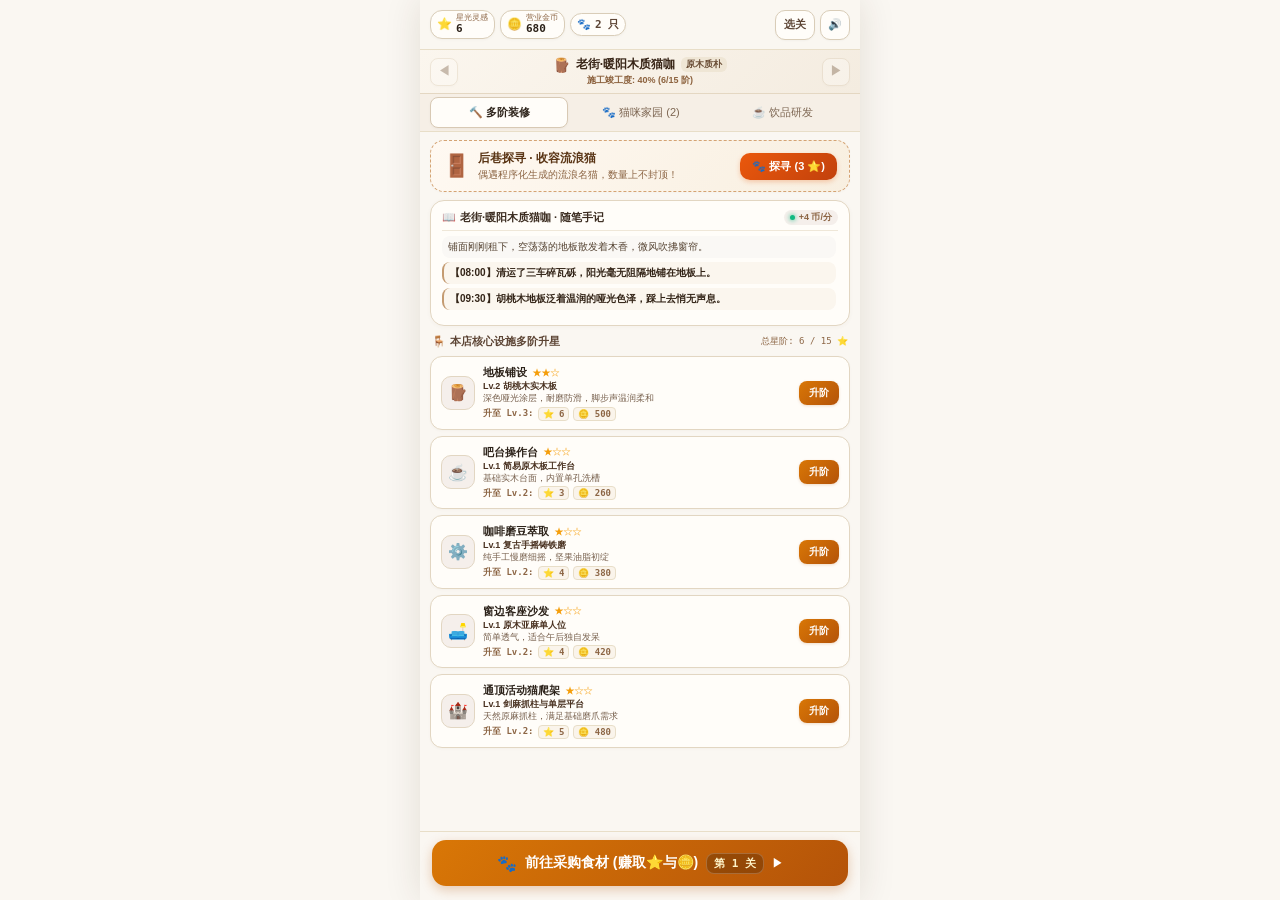
==== commit 5fd9e1ed: "refactor: update branding and optimize top bar UI Rename application title and adjust top bar dimens" ====
--- a/index.html
+++ b/index.html
@@ -3,11 +3,11 @@
 <head>
   <meta charset="UTF-8">
   <meta name="viewport" content="width=device-width, initial-scale=1.0, maximum-scale=1.0, user-scalable=no, viewport-fit=cover">
-  <title>暖喵咖啡馆 · 深度经营日志与食材连连看</title>
+  <title>暖喵咖啡馆 · 连锁分店周转与无尽流浪猫收容</title>
   <style>
     /* -------------------------------------------------------------
        ZERO-DEPENDENCY PURE NATIVE CSS STYLESHEET
-       Warm & Healing Japanese Cafe Palette (#FAF7F2, #FAF5EE, #8C603D)
+       Warm & Healing Japanese Cafe Palette
        100% Inline - Works Completely Offline on Any Mobile Browser
        ------------------------------------------------------------- */
     *, *::before, *::after {
@@ -48,8 +48,8 @@
 
     /* Top Status Bar */
     .top-bar {
-      height: 52px;
-      padding: 0 14px;
+      height: 50px;
+      padding: 0 10px;
       display: flex;
       align-items: center;
       justify-content: space-between;
@@ -61,15 +61,15 @@
     .status-group {
       display: flex;
       align-items: center;
-      gap: 7px;
+      gap: 5px;
     }
     .status-pill {
       display: flex;
       align-items: center;
-      gap: 5px;
+      gap: 4px;
       background: #FFFDF9;
       border: 1px solid #D9CDB8;
-      padding: 3px 8px;
+      padding: 3px 6px;
       border-radius: 12px;
       box-shadow: 0 1px 3px rgba(0,0,0,0.03);
     }
@@ -87,15 +87,15 @@
       font-size: 11px;
       font-weight: 700;
       color: #2C2219;
-      font-family: ui-monospace, SFMono-Regular, Menlo, Monaco, Consolas, monospace;
+      font-family: ui-monospace, SFMono-Regular, monospace;
     }
     .top-actions {
       display: flex;
       align-items: center;
-      gap: 6px;
+      gap: 5px;
     }
     .btn-icon-subtle {
-      height: 32px;
+      height: 30px;
       padding: 0 8px;
       border-radius: 10px;
       background: #FFFDF9;
@@ -115,12 +115,83 @@
       background: #F4ECE1;
     }
 
+    /* Branch Carousel Switcher */
+    .branch-switcher-bar {
+      height: 44px;
+      padding: 4px 10px;
+      background: linear-gradient(135deg, #FBF6EE, #F4ECE0);
+      border-bottom: 1px solid #E4D7C2;
+      display: flex;
+      align-items: center;
+      justify-content: space-between;
+      flex-shrink: 0;
+      z-index: 28;
+    }
+    .branch-nav-btn {
+      width: 28px;
+      height: 28px;
+      border-radius: 8px;
+      border: 1px solid #D8C8B0;
+      background: #FFFDF9;
+      color: #6B4E36;
+      font-size: 12px;
+      font-weight: 800;
+      display: flex;
+      align-items: center;
+      justify-content: center;
+      cursor: pointer;
+      box-shadow: 0 1px 2px rgba(0,0,0,0.04);
+    }
+    .branch-nav-btn:active {
+      transform: scale(0.95);
+    }
+    .branch-nav-btn:disabled {
+      opacity: 0.35;
+      cursor: not-allowed;
+    }
+    .branch-info-col {
+      flex: 1;
+      display: flex;
+      flex-direction: column;
+      align-items: center;
+      min-width: 0;
+      padding: 0 6px;
+    }
+    .branch-title-row {
+      display: flex;
+      align-items: center;
+      gap: 6px;
+      max-width: 100%;
+    }
+    .branch-name-text {
+      font-size: 12px;
+      font-weight: 800;
+      color: #382517;
+      white-space: nowrap;
+      overflow: hidden;
+      text-overflow: ellipsis;
+    }
+    .branch-tag {
+      font-size: 9px;
+      padding: 1px 5px;
+      border-radius: 6px;
+      background: #EFE6D5;
+      color: #6B4E36;
+      font-weight: 700;
+    }
+    .branch-progress-sub {
+      font-size: 9px;
+      color: #8C623E;
+      font-weight: 600;
+      margin-top: 1px;
+    }
+
     /* 3 Management Navigation Tabs */
     .tab-bar {
-      height: 42px;
-      padding: 4px 12px;
-      display: flex;
-      gap: 6px;
+      height: 38px;
+      padding: 3px 10px;
+      display: flex;
+      gap: 5px;
       background: #F6EFE6;
       border-bottom: 1px solid #E8DEC8;
       flex-shrink: 0;
@@ -129,8 +200,8 @@
     .tab-item {
       flex: 1;
       border: none;
-      border-radius: 10px;
-      font-size: 12px;
+      border-radius: 8px;
+      font-size: 11px;
       font-weight: 500;
       color: #7D6652;
       background: transparent;
@@ -139,6 +210,7 @@
       display: flex;
       align-items: center;
       justify-content: center;
+      gap: 3px;
     }
     .tab-item.active {
       background: #FFFDF9;
@@ -155,10 +227,55 @@
       min-height: 0;
       overflow-y: auto;
       -webkit-overflow-scrolling: touch;
-      padding: 12px 14px;
+      padding: 8px 10px;
       display: flex;
       flex-direction: column;
-      gap: 12px;
+      gap: 8px;
+    }
+
+    /* Rescue Banner for Alley Cat Adoption */
+    .rescue-cat-banner {
+      width: 100%;
+      background: linear-gradient(135deg, #FFF9F2, #F8EFE0);
+      border: 1.5px dashed #D4A373;
+      border-radius: 14px;
+      padding: 9px 12px;
+      display: flex;
+      align-items: center;
+      justify-content: space-between;
+      gap: 8px;
+      box-shadow: 0 1px 3px rgba(0,0,0,0.02);
+    }
+    .rescue-left {
+      display: flex;
+      align-items: center;
+      gap: 8px;
+    }
+    .rescue-title {
+      font-size: 12px;
+      font-weight: 800;
+      color: #5A3515;
+    }
+    .rescue-sub {
+      font-size: 10px;
+      color: #8C6544;
+      margin-top: 1px;
+    }
+    .btn-rescue {
+      border: none;
+      padding: 6px 12px;
+      border-radius: 10px;
+      font-size: 11px;
+      font-weight: 800;
+      color: #FFFFFF;
+      background: linear-gradient(135deg, #EA580C, #C2410C);
+      cursor: pointer;
+      box-shadow: 0 2px 5px rgba(234, 88, 12, 0.28);
+      white-space: nowrap;
+      transition: all 0.12s;
+    }
+    .btn-rescue:active {
+      transform: scale(0.96);
     }
 
     /* Narrative Text Log Window */
@@ -166,9 +283,9 @@
       width: 100%;
       background: #FFFDF9;
       border: 1px solid #E2D6C2;
-      border-radius: 16px;
-      padding: 12px;
-      box-shadow: 0 2px 6px rgba(107, 72, 42, 0.04);
+      border-radius: 14px;
+      padding: 9px 11px;
+      box-shadow: 0 1px 4px rgba(107, 72, 42, 0.04);
       display: flex;
       flex-direction: column;
       flex-shrink: 0;
@@ -177,17 +294,17 @@
       display: flex;
       align-items: center;
       justify-content: space-between;
-      padding-bottom: 8px;
+      padding-bottom: 5px;
       border-bottom: 1px solid #EFE7D8;
-      margin-bottom: 8px;
+      margin-bottom: 5px;
     }
     .log-title {
-      font-size: 12px;
+      font-size: 11px;
       font-weight: 700;
       color: #3B2C20;
       display: flex;
       align-items: center;
-      gap: 5px;
+      gap: 4px;
     }
     .log-badge {
       display: flex;
@@ -195,33 +312,33 @@
       gap: 4px;
       background: #F5EFEB;
       color: #8C6544;
-      font-size: 10px;
+      font-size: 9px;
       font-weight: 600;
-      padding: 2px 8px;
-      border-radius: 10px;
+      padding: 1px 6px;
+      border-radius: 8px;
     }
     .pulse-dot {
-      width: 6px;
-      height: 6px;
+      width: 5px;
+      height: 5px;
       border-radius: 50%;
       background-color: #10B981;
-      box-shadow: 0 0 6px #10B981;
+      box-shadow: 0 0 5px #10B981;
     }
     .log-content-box {
-      height: 100px;
-      max-height: 120px;
+      height: 80px;
+      max-height: 90px;
       overflow-y: auto;
       -webkit-overflow-scrolling: touch;
       display: flex;
       flex-direction: column;
-      gap: 6px;
-      padding-right: 4px;
+      gap: 4px;
+      padding-right: 2px;
     }
     .log-entry {
-      font-size: 11px;
-      line-height: 1.45;
-      padding: 6px 8px;
-      border-radius: 10px;
+      font-size: 10px;
+      line-height: 1.4;
+      padding: 4px 6px;
+      border-radius: 8px;
       background: #FAF8F5;
       color: #554332;
       animation: fadeIn 0.25s ease-out;
@@ -230,11 +347,11 @@
       background: #FBF6EE;
       border-left: 2px solid #C49B71;
       color: #332417;
-      font-weight: 500;
+      font-weight: 600;
     }
 
     @keyframes fadeIn {
-      from { opacity: 0; transform: translateY(4px); }
+      from { opacity: 0; transform: translateY(3px); }
       to { opacity: 1; transform: translateY(0); }
     }
 
@@ -242,7 +359,7 @@
     .module-panel {
       display: flex;
       flex-direction: column;
-      gap: 10px;
+      gap: 7px;
       width: 100%;
     }
     .panel-header-line {
@@ -252,80 +369,48 @@
       padding: 0 2px;
     }
     .panel-title {
-      font-size: 12px;
+      font-size: 11px;
       font-weight: 700;
       color: #5C4434;
       display: flex;
       align-items: center;
-      gap: 5px;
+      gap: 4px;
     }
     .panel-sub {
-      font-size: 10px;
+      font-size: 9px;
       font-family: ui-monospace, SFMono-Regular, monospace;
       color: #8C6544;
     }
 
-    /* Phase Filter Pills */
-    .filter-pills {
-      display: flex;
-      align-items: center;
-      gap: 6px;
-    }
-    .pill-filter-btn {
-      border: none;
-      padding: 3px 8px;
-      border-radius: 8px;
-      font-size: 10px;
-      font-weight: 600;
-      background: #EFE8DA;
-      color: #6B533E;
-      cursor: pointer;
-      transition: all 0.12s;
-    }
-    .pill-filter-btn.active {
-      background: #8C603D;
-      color: #FFFFFF;
-    }
-
     /* Cards */
     .card-list {
       display: flex;
       flex-direction: column;
-      gap: 8px;
+      gap: 6px;
     }
     .content-card {
       width: 100%;
-      padding: 10px 12px;
+      padding: 8px 10px;
       background: #FFFDF9;
       border: 1px solid #E2D6C2;
-      border-radius: 14px;
-      box-shadow: 0 1px 4px rgba(107, 72, 42, 0.04);
+      border-radius: 12px;
+      box-shadow: 0 1px 3px rgba(107, 72, 42, 0.03);
       display: flex;
       align-items: center;
       justify-content: space-between;
       gap: 8px;
       transition: all 0.15s ease;
     }
-    .content-card.locked {
-      background: rgba(245, 242, 235, 0.6);
-      border-color: rgba(232, 222, 200, 0.6);
-      opacity: 0.65;
-    }
-    .content-card.completed {
-      background: #F9F6F0;
-      border-color: #E8DEC8;
-      opacity: 0.95;
-    }
     .card-left {
       display: flex;
       align-items: center;
-      gap: 10px;
+      gap: 8px;
       flex: 1;
       min-width: 0;
     }
     .card-icon-box {
-      width: 36px;
-      height: 36px;
+      width: 34px;
+      height: 34px;
       border-radius: 10px;
       background: #F5EFEB;
       border: 1px solid #E2D6C2;
@@ -344,19 +429,15 @@
     .card-title-line {
       display: flex;
       align-items: center;
-      gap: 6px;
-    }
-    .stage-tag {
-      font-size: 9px;
-      font-family: ui-monospace, monospace;
-      font-weight: 700;
-      background: #EFE8DA;
-      color: #6B533E;
-      padding: 1px 4px;
-      border-radius: 4px;
+      gap: 5px;
+    }
+    .tier-stars {
+      color: #F59E0B;
+      font-size: 10px;
+      letter-spacing: -1px;
     }
     .card-main-title {
-      font-size: 12px;
+      font-size: 11px;
       font-weight: 700;
       color: #2C2219;
       white-space: nowrap;
@@ -364,9 +445,9 @@
       text-overflow: ellipsis;
     }
     .card-desc {
-      font-size: 10px;
+      font-size: 9px;
       color: #78614E;
-      margin-top: 2px;
+      margin-top: 1px;
       line-height: 1.25;
       display: -webkit-box;
       -webkit-line-clamp: 1;
@@ -376,8 +457,8 @@
     .card-cost-line {
       display: flex;
       align-items: center;
-      gap: 6px;
-      margin-top: 4px;
+      gap: 4px;
+      margin-top: 2px;
       font-size: 9px;
       font-family: ui-monospace, monospace;
       font-weight: 700;
@@ -391,20 +472,19 @@
     }
     .btn-upgrade {
       border: none;
-      padding: 6px 12px;
-      border-radius: 10px;
-      font-size: 11px;
+      padding: 5px 10px;
+      border-radius: 8px;
+      font-size: 10px;
       font-weight: 700;
       color: #FFFFFF;
       background: linear-gradient(135deg, #D97706, #B45309);
       cursor: pointer;
-      box-shadow: 0 2px 4px rgba(180, 83, 9, 0.2);
+      box-shadow: 0 1px 3px rgba(180, 83, 9, 0.2);
       transition: all 0.12s;
       flex-shrink: 0;
     }
     .btn-upgrade:active {
       transform: translateY(1px);
-      box-shadow: 0 1px 2px rgba(180, 83, 9, 0.2);
     }
     .btn-upgrade:disabled {
       background: #E8DEC8;
@@ -412,117 +492,48 @@
       cursor: not-allowed;
       box-shadow: none;
     }
-    .tag-completed {
-      font-size: 10px;
+    .tag-max {
+      font-size: 9px;
+      font-weight: 700;
+      color: #78350F;
+      background: #FEF3C7;
+      border: 1px solid #FCD34D;
+      padding: 2px 6px;
+      border-radius: 6px;
+    }
+
+    /* Branch Unlock & Rebirth Banner */
+    .branch-action-banner {
+      width: 100%;
+      background: linear-gradient(135deg, #ECFDF5, #D1FAE5);
+      border: 1px solid #6EE7B7;
+      border-radius: 12px;
+      padding: 8px 10px;
+      display: flex;
+      align-items: center;
+      justify-content: space-between;
+      gap: 6px;
+    }
+    .branch-action-text {
+      font-size: 11px;
       font-weight: 700;
       color: #065F46;
-      background: #D1FAE5;
-      border: 1px solid #A7F3D0;
-      padding: 3px 8px;
+    }
+    .btn-open-branch {
+      border: none;
+      padding: 5px 10px;
       border-radius: 8px;
-    }
-
-    /* Cash Register Box */
-    .cash-register-card {
-      width: 100%;
-      background: linear-gradient(135deg, #FFFDF9, #FAF3E8);
-      border: 1px solid #D9CDB8;
-      border-radius: 14px;
-      padding: 10px 12px;
-      display: flex;
-      align-items: center;
-      justify-content: space-between;
-      box-shadow: 0 1px 4px rgba(0,0,0,0.03);
-    }
-    .register-info {
-      display: flex;
-      align-items: center;
-      gap: 10px;
-    }
-    .register-title {
-      font-size: 12px;
-      font-weight: 700;
-      color: #3B2C20;
-    }
-    .register-val {
       font-size: 10px;
-      color: #8C6544;
-      margin-top: 2px;
-    }
-    .coin-hl {
-      font-weight: 700;
-      color: #D97706;
-      font-family: ui-monospace, monospace;
-    }
-
-    /* Cat Status Meters */
-    .cat-meters-card {
-      width: 100%;
-      background: #FFFDF9;
-      border: 1px solid #E2D6C2;
-      border-radius: 14px;
-      padding: 10px 12px;
-      display: flex;
-      flex-direction: column;
-      gap: 8px;
-    }
-    .meter-row {
-      display: flex;
-      flex-direction: column;
-      gap: 3px;
-    }
-    .meter-label-row {
-      display: flex;
-      justify-content: space-between;
-      font-size: 10px;
-      font-weight: 600;
-      color: #6B533E;
-    }
-    .progress-track {
-      width: 100%;
-      height: 8px;
-      background: #EFE7D8;
-      border-radius: 4px;
-      overflow: hidden;
-    }
-    .progress-fill-gold {
-      height: 100%;
-      background: linear-gradient(90deg, #FBBF24, #F59E0B);
-      border-radius: 4px;
-      transition: width 0.3s ease;
-    }
-    .progress-fill-pink {
-      height: 100%;
-      background: linear-gradient(90deg, #F472B6, #EC4899);
-      border-radius: 4px;
-      transition: width 0.3s ease;
-    }
-    .cat-action-btns {
-      display: flex;
-      gap: 8px;
-      padding-top: 4px;
-    }
-    .cat-btn {
-      flex: 1;
-      padding: 6px;
-      border-radius: 10px;
-      background: #FAF4EB;
-      border: 1px solid #E5DAC8;
-      color: #5C4434;
-      font-size: 11px;
-      font-weight: 700;
+      font-weight: 800;
+      color: #FFF;
+      background: linear-gradient(135deg, #059669, #047857);
       cursor: pointer;
-      transition: all 0.12s;
-    }
-    .cat-btn:active {
-      transform: scale(0.97);
-      background: #F3EADA;
-    }
-
-    /* Bottom Action Bar */
+    }
+
+    /* Bottom Fixed Action Bar */
     .action-footer {
       width: 100%;
-      padding: 10px 14px 16px;
+      padding: 8px 12px 14px;
       background: rgba(250, 247, 242, 0.98);
       border-top: 1px solid #E8DEC8;
       flex-shrink: 0;
@@ -530,7 +541,7 @@
     }
     .btn-big-procure {
       width: 100%;
-      height: 48px;
+      height: 46px;
       border: none;
       border-radius: 14px;
       background: linear-gradient(135deg, #D97706, #B45309);
@@ -560,7 +571,7 @@
     }
 
     /* -------------------------------------------------------------
-       PUZZLE VIEW STYLES
+       PUZZLE VIEW STYLES (Strict Single-Screen Viewport Fit)
        ------------------------------------------------------------- */
     .puzzle-view {
       position: relative;
@@ -570,7 +581,7 @@
       flex-direction: column;
       justify-content: space-between;
       background-color: #FAF5EE;
-      padding: 10px 12px;
+      padding: 8px 10px;
       overflow: hidden;
     }
     .puzzle-header {
@@ -579,12 +590,12 @@
       align-items: center;
       justify-content: space-between;
       gap: 6px;
-      padding-bottom: 6px;
+      padding-bottom: 4px;
       flex-shrink: 0;
       z-index: 20;
     }
     .btn-back {
-      height: 38px;
+      height: 36px;
       padding: 0 10px;
       border-radius: 12px;
       background: #FFFDF8;
@@ -594,14 +605,13 @@
       font-size: 12px;
       font-weight: 800;
       display: flex;
-      align-items: center;
+      align-items: gap;
       gap: 4px;
       cursor: pointer;
       flex-shrink: 0;
     }
     .btn-back:active {
       transform: translateY(1px);
-      box-shadow: 0 1px 0 #6B482A;
     }
     .puzzle-level-info {
       flex: 1;
@@ -650,7 +660,7 @@
     }
     .clock-container {
       min-width: 48px;
-      height: 38px;
+      height: 36px;
       padding: 0 8px;
       background: #FFFDF8;
       border: 2px solid #6B482A;
@@ -672,13 +682,13 @@
       display: grid;
       grid-template-columns: repeat(3, 1fr);
       gap: 6px;
-      padding-bottom: 6px;
+      padding-bottom: 4px;
       flex-shrink: 0;
       z-index: 20;
     }
     .powerup-btn {
       position: relative;
-      height: 38px;
+      height: 36px;
       border-radius: 12px;
       background: #FFFDF8;
       border: 2px solid #6B482A;
@@ -688,13 +698,12 @@
       justify-content: center;
       gap: 4px;
       color: #5A381E;
-      font-size: 12px;
+      font-size: 11px;
       font-weight: 800;
       cursor: pointer;
     }
     .powerup-btn:active {
       transform: translateY(1px);
-      box-shadow: 0 1px 0 #6B482A;
     }
     .powerup-badge {
       position: absolute;
@@ -705,7 +714,7 @@
       font-size: 9px;
       font-family: ui-monospace, monospace;
       font-weight: 700;
-      padding: 1px 5px;
+      padding: 1px 4px;
       border-radius: 8px;
       border: 1px solid #FFFFFF;
     }
@@ -731,10 +740,13 @@
     .board-frame {
       position: relative;
       background: #7D5537;
-      border: 4px solid #8C603C;
-      border-radius: 20px;
-      box-shadow: 0 5px 0 #5C3D26;
-      padding: 2px;
+      border: 3px solid #8C603C;
+      border-radius: 16px;
+      box-shadow: 0 4px 0 #5C3D26;
+      padding: 1px;
+      display: flex;
+      align-items: center;
+      justify-content: center;
     }
     .tiles-wrapper {
       position: relative;
@@ -745,7 +757,7 @@
       position: absolute;
       border: none;
       background: transparent;
-      padding: 2px;
+      padding: 1px;
       cursor: pointer;
     }
     .tile-inner {
@@ -753,19 +765,18 @@
       width: 100%;
       height: 100%;
       background: #FFFDF8;
-      border: 2px solid #8C6541;
-      border-radius: 12px;
-      box-shadow: 0 2px 0 #734F30;
+      border: 1.5px solid #8C6541;
+      border-radius: 8px;
+      box-shadow: 0 1px 0 #734F30;
       display: flex;
       align-items: center;
       justify-content: center;
-      font-size: 19px;
       transition: transform 0.1s, box-shadow 0.1s;
     }
     .tile-inner.selected {
       background: #FFFDF5;
       border-color: #F59E0B;
-      box-shadow: 0 0 0 3px #FDE68A, 0 3px 6px rgba(245, 158, 11, 0.4);
+      box-shadow: 0 0 0 2px #FDE68A, 0 2px 6px rgba(245, 158, 11, 0.4);
       transform: scale(1.08);
       z-index: 15;
     }
@@ -773,21 +784,21 @@
       width: 100%;
       height: 100%;
       background: #8B5A2B;
-      border: 2px solid #5C3D26;
-      border-radius: 12px;
+      border: 1.5px solid #5C3D26;
+      border-radius: 8px;
       display: flex;
       align-items: center;
       justify-content: center;
-      font-size: 15px;
+      font-size: 14px;
       box-shadow: inset 0 2px 4px rgba(0,0,0,0.3);
       opacity: 0.92;
     }
     .tile-ice-overlay {
       position: absolute;
       inset: 0;
-      border-radius: 10px;
+      border-radius: 7px;
       background: rgba(186, 230, 253, 0.45);
-      border: 2px solid #38BDF8;
+      border: 1.5px solid #38BDF8;
       pointer-events: none;
       display: flex;
       align-items: center;
@@ -796,10 +807,35 @@
       font-weight: 900;
     }
 
+    /* Deadlock Notice Toast */
+    .shuffle-toast {
+      position: absolute;
+      top: 50%;
+      left: 50%;
+      transform: translate(-50%, -50%);
+      background: rgba(44, 34, 25, 0.92);
+      color: #FFFDF9;
+      font-size: 12px;
+      font-weight: 700;
+      padding: 7px 14px;
+      border-radius: 18px;
+      border: 1px solid #F59E0B;
+      box-shadow: 0 4px 16px rgba(0,0,0,0.35);
+      z-index: 40;
+      pointer-events: none;
+      animation: toastPop 1.4s ease forwards;
+    }
+    @keyframes toastPop {
+      0% { opacity: 0; transform: translate(-50%, -40%) scale(0.8); }
+      15% { opacity: 1; transform: translate(-50%, -50%) scale(1); }
+      80% { opacity: 1; transform: translate(-50%, -50%) scale(1); }
+      100% { opacity: 0; transform: translate(-50%, -60%) scale(0.9); }
+    }
+
     /* Puzzle Footer Progress Bar */
     .puzzle-footer {
       width: 100%;
-      padding-top: 6px;
+      padding-top: 4px;
       display: flex;
       align-items: center;
       justify-content: space-between;
@@ -809,11 +845,11 @@
     }
     .progress-track-outer {
       flex: 1;
-      height: 36px;
+      height: 32px;
       background: #FFFDF8;
       border: 2px solid #6B482A;
       border-radius: 12px;
-      padding: 3px;
+      padding: 2px;
       box-shadow: 0 2px 0 #6B482A;
       display: flex;
       align-items: center;
@@ -833,8 +869,8 @@
       transition: width 0.3s ease;
     }
     .score-badge {
-      padding: 0 12px;
-      height: 36px;
+      padding: 0 10px;
+      height: 32px;
       border-radius: 12px;
       background: #FFFDF8;
       border: 2px solid #6B482A;
@@ -857,19 +893,19 @@
       display: flex;
       align-items: center;
       justify-content: center;
-      padding: 16px;
+      padding: 14px;
       z-index: 100;
       backdrop-filter: blur(4px);
       -webkit-backdrop-filter: blur(4px);
     }
     .modal-box {
       width: 100%;
-      max-width: 340px;
+      max-width: 350px;
       background: #FFFDF8;
       border: 2px solid #6B482A;
       border-radius: 20px;
       box-shadow: 0 10px 25px rgba(0,0,0,0.3);
-      padding: 20px;
+      padding: 16px;
       text-align: center;
       animation: modalPop 0.2s cubic-bezier(0.175, 0.885, 0.32, 1.275);
     }
@@ -877,31 +913,59 @@
       from { transform: scale(0.9); opacity: 0; }
       to { transform: scale(1); opacity: 1; }
     }
+    .level-select-tabs {
+      display: flex;
+      flex-wrap: wrap;
+      gap: 4px;
+      padding: 6px 0;
+      border-bottom: 1px solid #E8DEC8;
+    }
+    .level-tab-btn {
+      padding: 3px 6px;
+      border-radius: 6px;
+      border: 1px solid #D9CDB8;
+      background: #FAF4EB;
+      font-size: 10px;
+      font-weight: 600;
+      color: #5C4434;
+      cursor: pointer;
+    }
+    .level-tab-btn.active {
+      background: #8C603D;
+      color: #FFF;
+      border-color: #8C603D;
+    }
     .level-select-grid {
       display: grid;
       grid-template-columns: repeat(5, 1fr);
-      gap: 6px;
-      max-height: 280px;
+      gap: 5px;
+      max-height: 220px;
       overflow-y: auto;
-      padding: 10px 0;
+      padding: 8px 0;
     }
     .level-grid-item {
-      padding: 8px 4px;
-      border-radius: 10px;
+      padding: 6px 2px;
+      border-radius: 8px;
       background: #FAF4EB;
       border: 1px solid #D9CDB8;
       color: #5C4434;
-      font-size: 11px;
+      font-size: 10px;
       font-weight: 700;
       display: flex;
       flex-direction: column;
       align-items: center;
       cursor: pointer;
+    }
+    .level-grid-item.cleared {
+      background: #ECFDF5;
+      border-color: #A7F3D0;
+      color: #065F46;
     }
     .level-grid-item.current {
       background: #FEF3C7;
       border-color: #F59E0B;
       color: #92400E;
+      box-shadow: 0 0 0 1px #F59E0B;
     }
 
     .hidden {
@@ -915,56 +979,91 @@
   <div class="app-viewport">
 
     <!-- ======================================================== -->
-    <!-- VIEW 1: 【主页 · 猫咪咖啡馆日志】(3大深度子系统)            -->
+    <!-- VIEW 1: 【主页 · 连锁猫咪咖啡馆】(无限分店/家具升阶/收容盲盒) -->
     <!-- ======================================================== -->
     <div id="viewJournal" class="app-viewport" style="box-shadow: none;">
-      <!-- Top Status Bar -->
+      <!-- Top Currency Bar -->
       <header class="top-bar">
         <div class="status-group">
           <!-- 星光灵感 -->
           <div class="status-pill">
-            <span style="font-size: 13px;">⭐</span>
+            <span style="font-size: 12px;">⭐</span>
             <div class="status-pill-text">
               <span class="status-pill-label">星光灵感</span>
-              <span id="headerStars" class="status-pill-val">4</span>
+              <span id="headerStars" class="status-pill-val">6</span>
             </div>
           </div>
           <!-- 营业金币 -->
           <div class="status-pill">
-            <span style="font-size: 13px;">🪙</span>
+            <span style="font-size: 12px;">🪙</span>
             <div class="status-pill-text">
               <span class="status-pill-label">营业金币</span>
-              <span id="headerCoins" class="status-pill-val">450</span>
+              <span id="headerCoins" class="status-pill-val">680</span>
             </div>
           </div>
-          <!-- 驻店猫咪数 -->
+          <!-- 旗下猫咪数 -->
           <div class="status-pill">
-            <span style="font-size: 12px;">🐾</span>
-            <span id="headerCats" class="status-pill-val" style="color: #5C4434;">0 只</span>
+            <span style="font-size: 11px;">🐾</span>
+            <span id="headerCats" class="status-pill-val" style="color: #5C4434;">2 只</span>
           </div>
         </div>
 
         <div class="top-actions">
           <button id="btnLevelSelect" class="btn-icon-subtle">选关</button>
-          <button id="btnToggleSoundJournal" class="btn-icon-subtle" style="width: 32px; padding: 0;">🔊</button>
+          <button id="btnToggleSoundJournal" class="btn-icon-subtle" style="width: 30px; padding: 0;">🔊</button>
         </div>
       </header>
 
-      <!-- 3 Navigation Tabs -->
+      <!-- 连锁分店无尽周转切换栏 -->
+      <div class="branch-switcher-bar">
+        <button id="btnPrevBranch" onclick="navigateBranch(-1)" class="branch-nav-btn">◀</button>
+        <div class="branch-info-col">
+          <div class="branch-title-row">
+            <span id="branchIcon" style="font-size: 14px;">🪵</span>
+            <span id="branchTitle" class="branch-name-text">分店 1: 老街·暖阳木质猫咖</span>
+            <span id="branchTag" class="branch-tag">原木温润</span>
+          </div>
+          <div id="branchProgressSub" class="branch-progress-sub">施工竣工度: 40% (2/5)</div>
+        </div>
+        <button id="btnNextBranch" onclick="navigateBranch(1)" class="branch-nav-btn">▶</button>
+      </div>
+
+      <!-- 3 Module Navigation Tabs -->
       <nav class="tab-bar">
-        <button id="tabBtnRenovate" onclick="switchJournalTab('renovate')" class="tab-item active">空间施工 (15)</button>
-        <button id="tabBtnDrinks" onclick="switchJournalTab('drinks')" class="tab-item">饮品研发 (6)</button>
-        <button id="tabBtnCats" onclick="switchJournalTab('cats')" class="tab-item">猫咪与日常</button>
+        <button id="tabBtnRenovate" onclick="switchJournalTab('renovate')" class="tab-item active">
+          <span>🔨</span><span>多阶装修</span>
+        </button>
+        <button id="tabBtnCats" onclick="switchJournalTab('cats')" class="tab-item">
+          <span>🐾</span><span>猫咪家园 (<span id="tabCatCount">2</span>)</span>
+        </button>
+        <button id="tabBtnDrinks" onclick="switchJournalTab('drinks')" class="tab-item">
+          <span>☕</span><span>饮品研发</span>
+        </button>
       </nav>
 
       <!-- Scrollable Main Body Area -->
       <main class="body-scroll">
+
+        <!-- 常驻流浪猫探寻盲盒入口 (无尽星星消耗出口) -->
+        <section class="rescue-cat-banner">
+          <div class="rescue-left">
+            <span style="font-size: 22px;">🚪</span>
+            <div>
+              <div class="rescue-title">后巷探寻 · 收容流浪猫</div>
+              <div class="rescue-sub">偶遇程序化生成的流浪名猫，数量上不封顶！</div>
+            </div>
+          </div>
+          <button onclick="rescueAlleyCat()" class="btn-rescue">
+            🐾 探寻 (3 ⭐)
+          </button>
+        </section>
+
         <!-- Live Narrative Text Window -->
         <section class="log-card">
           <div class="log-card-header">
             <div class="log-title">
               <span>📖</span>
-              <span>猫咪咖啡馆随笔 · 营业手记</span>
+              <span id="journalBranchTitle">咖啡馆随笔 · 营业手记</span>
             </div>
             <div class="log-badge">
               <span class="pulse-dot"></span>
@@ -974,79 +1073,71 @@
           <div id="journalLogsContainer" class="log-content-box"></div>
         </section>
 
-        <!-- SUB-TAB 1: 空间施工 (15 Stages) -->
+        <!-- SUB-TAB 1: 分店家具多阶升星系统 -->
         <div id="panelRenovate" class="module-panel">
+          <!-- Branch Rebirth / Unlock Next Alert (shown when 100% completed) -->
+          <div id="branchUnlockBanner" class="branch-action-banner hidden">
+            <div class="branch-action-text">
+              ✨ 本店所有设施已全部达到典藏级！
+            </div>
+            <button id="btnActionBranch" onclick="unlockNextBranchOrRebirth()" class="btn-open-branch">
+              解锁新分店 🚀
+            </button>
+          </div>
+
           <div class="panel-header-line">
             <div class="panel-title">
-              <span>🔨</span> 空间翻新与施工阶段
+              <span>🪑</span> 本店核心设施多阶升星
             </div>
-            <span id="stagesProgressText" class="panel-sub">已竣工 2 / 15</span>
+            <span id="branchUpgradeSummary" class="panel-sub">总星阶: 6 / 15 ⭐</span>
           </div>
-          <!-- Phase Filter Pills -->
-          <div class="filter-pills">
-            <button onclick="setPhaseFilter('all')" id="filterAll" class="pill-filter-btn active">全部 (15)</button>
-            <button onclick="setPhaseFilter('early')" id="filterEarly" class="pill-filter-btn">初期·毛坯</button>
-            <button onclick="setPhaseFilter('mid')" id="filterMid" class="pill-filter-btn">中期·核心</button>
-            <button onclick="setPhaseFilter('late')" id="filterLate" class="pill-filter-btn">后期·乐园</button>
+          <div id="facilityCardsContainer" class="card-list"></div>
+        </div>
+
+        <!-- SUB-TAB 2: 猫咪家园 (无尽收容、羁绊互动) -->
+        <div id="panelCats" class="module-panel hidden">
+          <div class="panel-header-line">
+            <div class="panel-title">
+              <span>🐾</span> 已收容的猫咪名录 (点击互动增加羁绊)
+            </div>
+            <span id="catTotalText" class="panel-sub">共 2 只猫咪</span>
           </div>
-          <div id="stagesCardsContainer" class="card-list"></div>
+          <div id="catCardsContainer" class="card-list"></div>
         </div>
 
-        <!-- SUB-TAB 2: 饮品研发 (6 Drinks + Cash Register) -->
+        <!-- SUB-TAB 3: 饮品研发与收银机 -->
         <div id="panelDrinks" class="module-panel hidden">
           <!-- Cash Register Idle Box -->
-          <div class="cash-register-card">
-            <div class="register-info">
-              <span style="font-size: 22px;">💰</span>
-              <div>
-                <div class="register-title">吧台收银机 · 被动营收</div>
-                <div class="register-val">
-                  累积金币: <span id="cashRegisterAmount" class="coin-hl">0</span> 🪙
+          <div class="content-card" style="background: linear-gradient(135deg, #FFFDF9, #FAF3E8); border-color: #D9CDB8;">
+            <div class="card-left">
+              <span style="font-size: 20px;">💰</span>
+              <div class="card-text-col">
+                <div class="card-main-title">全店收银机 · 离线营收</div>
+                <div class="card-desc">
+                  累积金币: <span id="cashRegisterAmount" style="font-weight: 700; color: #D97706; font-family: ui-monospace, monospace;">0</span> 🪙
                   <span id="cashRateText" style="font-size: 9px; color: #A38E7A; margin-left: 4px;">(+0 币/分)</span>
                 </div>
               </div>
             </div>
-            <button onclick="collectCashRegister()" class="btn-upgrade" style="padding: 5px 12px;">提取</button>
+            <button onclick="collectCashRegister()" class="btn-upgrade" style="padding: 4px 10px;">提取</button>
           </div>
 
           <div class="panel-header-line">
             <div class="panel-title">
-              <span>☕</span> 咖啡馆饮品菜单研发
+              <span>☕</span> 全连锁统一饮品研发
             </div>
             <span id="drinksProgressText" class="panel-sub">已研发 1 / 6</span>
           </div>
           <div id="drinksCardsContainer" class="card-list"></div>
         </div>
 
-        <!-- SUB-TAB 3: 猫咪与日常 (Cat Satiety/Mood + 12 Customer Stories) -->
-        <div id="panelCats" class="module-panel hidden">
-          <div class="cat-meters-card">
-            <div class="panel-header-line">
-              <div class="panel-title">
-                <span>🐾</span> 驻店猫咪状态监测
-              </div>
-              <span style="font-size: 9px; color: #A38265;">喂食与逗弄可回复</span>
-            </div>
-            <div id="catsMetersContainer"></div>
-          </div>
-
-          <div class="module-panel">
-            <div class="panel-header-line">
-              <div class="panel-title">
-                <span>📜</span> 顾客与日常突发记录 (12)
-              </div>
-              <span id="eventsCountText" class="panel-sub">解锁 3 / 12</span>
-            </div>
-            <div id="eventsCardsContainer" class="card-list"></div>
-          </div>
-        </div>
       </main>
 
       <!-- Bottom Fixed Action Bar -->
       <footer class="action-footer">
         <button id="btnStartProcure" class="btn-big-procure">
           <span style="font-size: 16px;">🐾</span>
-          <span>开始采购食材</span>
+          <span>前往采购食材 (赚取⭐与🪙)</span>
           <span id="journalLevelBadge" class="level-badge-inner">第 1 关</span>
           <span style="font-size: 11px;">▶</span>
         </button>
@@ -1054,7 +1145,7 @@
     </div>
 
     <!-- ======================================================== -->
-    <!-- VIEW 2: 【关卡页 · 连连看】(30关，步数/限时，冰块与木箱)       -->
+    <!-- VIEW 2: 【关卡页 · 连连看】(100+程序化关卡，自适应棋盘)      -->
     <!-- ======================================================== -->
     <div id="viewPuzzle" class="puzzle-view hidden">
       <!-- Top Puzzle Header -->
@@ -1071,7 +1162,7 @@
           </div>
           <div class="puzzle-progress-text">
             <span>剩余配对:</span>
-            <span id="pairProgress" class="progress-pill">0 / 18</span>
+            <span id="pairProgress" class="progress-pill">0 / 12</span>
           </div>
         </div>
 
@@ -1079,7 +1170,7 @@
           <div id="clockBox" class="clock-container">
             <span id="timerText">01:30</span>
           </div>
-          <button id="btnToggleSoundPuzzle" class="btn-icon-subtle" style="width: 34px; height: 38px; border-radius: 12px; border: 2px solid #6B482A; box-shadow: 0 2px 0 #6B482A; padding: 0;">🔊</button>
+          <button id="btnToggleSoundPuzzle" class="btn-icon-subtle" style="width: 32px; height: 36px; border-radius: 12px; border: 2px solid #6B482A; box-shadow: 0 2px 0 #6B482A; padding: 0;">🔊</button>
         </div>
       </header>
 
@@ -1102,7 +1193,7 @@
         </button>
       </div>
 
-      <!-- Main Board (>70% Screen Area, Exact getBoundingClientRect Center Coordinates) -->
+      <!-- Main Board (>70% Screen Area, Adaptive Center Coordinates) -->
       <main id="boardContainer" class="board-center-area">
         <canvas id="particleCanvas"></canvas>
         <div id="boardInner" class="board-frame">
@@ -1126,12 +1217,12 @@
     <!-- VICTORY MODAL -->
     <div id="modalVictory" class="modal-backdrop hidden">
       <div class="modal-box">
-        <span style="font-size: 36px; display: inline-block;">🎉</span>
-        <h2 style="font-size: 18px; font-weight: 900; color: #5A381E; margin-top: 4px;">食材采购成功！🐾</h2>
-        <div style="font-size: 22px; margin: 8px 0; color: #F59E0B;">⭐⭐⭐</div>
-        <p style="font-size: 11px; color: #8C623E; margin-bottom: 14px;">新鲜香浓原料已送达咖啡馆，获得了新灵感！</p>
-
-        <div style="display: flex; justify-content: center; gap: 14px; background: #FAF5EE; border: 1px solid rgba(107,72,42,0.15); border-radius: 12px; padding: 10px; margin-bottom: 16px;">
+        <span style="font-size: 34px; display: inline-block;">🎉</span>
+        <h2 style="font-size: 17px; font-weight: 900; color: #5A381E; margin-top: 4px;">食材采购大获全胜！🐾</h2>
+        <div style="font-size: 20px; margin: 6px 0; color: #F59E0B;">⭐⭐⭐</div>
+        <p style="font-size: 11px; color: #8C623E; margin-bottom: 12px;">新鲜原料安全入库，为咖啡馆赢得了丰厚灵感与金币！</p>
+
+        <div style="display: flex; justify-content: center; gap: 14px; background: #FAF5EE; border: 1px solid rgba(107,72,42,0.15); border-radius: 12px; padding: 10px; margin-bottom: 14px;">
           <div style="font-family: ui-monospace, monospace; font-weight: 900; color: #D97706; font-size: 12px;">
             <span>⭐</span> <span id="vicStarsEarned">+3 星光灵感</span>
           </div>
@@ -1141,25 +1232,36 @@
         </div>
 
         <div style="display: flex; flex-direction: column; gap: 8px;">
-          <button id="btnBackToJournalFromVic" class="btn-upgrade" style="width: 100%; height: 42px; font-size: 13px;">
-            返回咖啡馆装扮 📖
+          <button id="btnNextLevel" class="btn-upgrade" style="width: 100%; height: 40px; font-size: 13px;">
+            继续挑战下一关 🐾
           </button>
-          <button id="btnNextLevel" class="btn-back" style="width: 100%; height: 38px; justify-content: center; font-size: 12px;">
-            继续采购下一关 🐾
+          <button id="btnBackToJournalFromVic" class="btn-back" style="width: 100%; height: 36px; justify-content: center; font-size: 11px;">
+            返回咖啡馆建设 📖
           </button>
         </div>
       </div>
     </div>
 
-    <!-- LEVEL SELECT MODAL -->
+    <!-- LEVEL SELECT MODAL (100+ & Endless Support) -->
     <div id="modalLevelSelect" class="modal-backdrop hidden">
-      <div class="modal-box" style="max-height: 80vh; display: flex; flex-direction: column;">
-        <div style="display: flex; align-items: center; justify-content: space-between; border-bottom: 1px solid #E8DEC8; padding-bottom: 8px;">
-          <h3 style="font-size: 14px; font-weight: 900; color: #5A381E; display: flex; align-items: center; gap: 5px;">
-            <span>🗺️</span> 关卡选择 (共 30 关)
+      <div class="modal-box" style="max-height: 85vh; display: flex; flex-direction: column;">
+        <div style="display: flex; align-items: center; justify-content: space-between; border-bottom: 1px solid #E8DEC8; padding-bottom: 6px;">
+          <h3 style="font-size: 13px; font-weight: 900; color: #5A381E; display: flex; align-items: center; gap: 5px;">
+            <span>🗺️</span> 关卡库 (支持 100+ 无尽关卡)
           </h3>
           <button onclick="document.getElementById('modalLevelSelect').classList.add('hidden')" style="width: 26px; height: 26px; border-radius: 50%; border: 1px solid #D9CDB8; background: #FAF4EB; color: #6B482A; font-size: 11px; cursor: pointer;">✕</button>
         </div>
+
+        <!-- Pagination tabs -->
+        <div class="level-select-tabs" id="levelRangeTabs"></div>
+
+        <!-- Jump to level bar -->
+        <div style="display: flex; align-items: center; gap: 6px; padding: 6px 0;">
+          <input type="number" id="inputCustomLevel" min="1" max="999" placeholder="关卡号 (1-999)" style="flex: 1; height: 28px; padding: 0 8px; border-radius: 6px; border: 1px solid #D9CDB8; font-size: 11px; background: #FFFDF9; outline: none;">
+          <button onclick="jumpToCustomLevel()" class="btn-upgrade" style="padding: 4px 10px; font-size: 10px;">前往</button>
+        </div>
+
+        <!-- Grid -->
         <div id="levelSelectList" class="level-select-grid"></div>
       </div>
     </div>
@@ -1169,8 +1271,10 @@
   <script>
     // ========================================================
     // ZERO-DEPENDENCY PURE JAVASCRIPT ENGINE
-    // Web Audio Synthesizer, Dual-Page Router, 3-Module Cafe System
-    // 30 Levels LianLianKan (Time/Moves, Crates, Ice Layer)
+    // - Endless Chain Branches System (Theme Switching & Rebirth)
+    // - Multi-Tier Facility Upgrades (Lv.1 to Lv.3 Stars)
+    // - Alley Stray Cat Gacha & Infinite Adoption
+    // - Procedural LianLianKan (100+ Levels, Deadlock Reshuffle)
     // ========================================================
 
     // --- 1. Web Audio Synthesizer ---
@@ -1221,6 +1325,18 @@
           o.start(t); o.stop(t + 0.1);
         });
       }
+      playShuffle() {
+        if (!this.enabled) return;
+        const c = this.getCtx(); if (!c) return;
+        const now = c.currentTime;
+        [400, 520, 680, 850].forEach((f, i) => {
+          const t = now + i * 0.04, o = c.createOscillator(), g = c.createGain();
+          o.type = 'sine'; o.frequency.setValueAtTime(f, t);
+          g.gain.setValueAtTime(0.08, t); g.gain.exponentialRampToValueAtTime(0.001, t + 0.08);
+          o.connect(g); g.connect(c.destination);
+          o.start(t); o.stop(t + 0.09);
+        });
+      }
       playMeow(pitch = 600) {
         if (!this.enabled) return;
         const c = this.getCtx(); if (!c) return;
@@ -1249,98 +1365,388 @@
     }
     const sound = new SoundManager();
 
-    // --- 2. Master Data (15 Stages, 6 Drinks, 12 Events, 30 Levels) ---
-    const JOURNAL_STAGES = [
-      { stage: 1, phase: 'early', id: 'stage_1_cleanup', name: '清扫建筑废料', subtitle: '清除毛坯房旧瓦砾与碎砖，打扫出整洁明亮的地面框架', costStars: 1, costCoins: 60, icon: '🧹', log: '【08:00】清运了三车碎瓦砾，阳光终于毫无阻隔地铺在地板上。' },
-      { stage: 2, phase: 'early', id: 'stage_2_floor', name: '铺设胡桃木地板', subtitle: '选用天然防水耐磨胡桃木，散发幽静森林原木香', costStars: 1, costCoins: 120, icon: '🪵', log: '【09:30】胡桃木地板泛着温润的哑光色泽，踩上去悄无声息。' },
-      { stage: 3, phase: 'early', id: 'stage_3_wall', name: '粉刷暖白珪藻土墙面', subtitle: '吸附异味、调湿透气的暖白质感，构筑温馨呼吸感', costStars: 2, costCoins: 180, icon: '🎨', log: '【11:15】刚粉刷好的暖白墙壁衬托着窗影，屋子里立刻亮堂温和了起来。' },
-      { stage: 4, phase: 'early', id: 'stage_4_window', name: '修复复古拱形采光窗', subtitle: '安装双层隔音玻璃与黄铜把手，锁住午后的温暖阳光', costStars: 2, costCoins: 240, icon: '🪟', log: '【14:00】拱形木窗修复完毕，微风拂动纱帘，光线柔和得刚刚好。' },
-      { stage: 5, phase: 'mid', id: 'stage_5_bar', name: '搭建实木一体工作台', subtitle: '加厚实木台面与内嵌水槽，咖啡师的核心舞台', costStars: 2, costCoins: 320, icon: '☕', log: '【10:00】实木吧台稳固成型，台面边缘打磨出圆润的手感弧度。' },
-      { stage: 6, phase: 'mid', id: 'stage_6_pourover_kit', name: '采购手冲咖啡器具组', subtitle: '细口黄铜手冲壶、三孔陶滤杯与天然原浆滤纸', costStars: 3, costCoins: 420, icon: '🫖', log: '【12:30】试冲了第一壶埃塞俄比亚水洗豆，茉莉与柑橘香气四溢。' },
-      { stage: 7, phase: 'mid', id: 'stage_7_grinder', name: '安装意式商用磨豆机', subtitle: '64mm平刀温控研磨，精准萃取每一颗咖啡豆的风味因子', costStars: 3, costCoins: 520, icon: '⚙️', log: '【14:20】电动磨豆机低沉轰鸣，极细研磨的咖啡粉泛着金棕油脂光泽。' },
-      { stage: 8, phase: 'mid', id: 'stage_8_sofa', name: '摆放窗边双人位软沙发', subtitle: '焦糖色灯芯绒靠垫与高弹海绵，久坐也不会疲惫', costStars: 3, costCoins: 650, icon: '🛋️', log: '【15:45】沙发安放就位，陷进柔软靠背里，看着窗外街道发呆格外治愈。' },
-      { stage: 9, phase: 'mid', id: 'stage_9_carpet', name: '铺设复古编织羊毛地毯', subtitle: '几何纹理手织毯，猫爪肉垫踩在上面最舒服', costStars: 3, costCoins: 780, icon: '🧶', log: '【17:10】羊毛地毯吸音又保暖，整间咖啡馆的脚步声都变得轻柔细语。' },
-      { stage: 10, phase: 'late', id: 'stage_10_cat_custard', name: '领养第一只小橘猫「奶黄包」', subtitle: '圆滚滚胖嘟嘟，性情温和黏人，最喜欢用下巴蹭人', costStars: 4, costCoins: 900, icon: '🐱', catId: 'custard', catName: '奶黄包', log: '【10:30】小橘猫「奶黄包」正式入住！嗅了嗅吧台后在阳光下舒服地伸大懒腰。' },
-      { stage: 11, phase: 'late', id: 'stage_11_cattree', name: '搭建通顶多层猫爬架', subtitle: '剑麻抓柱、太空舱瞭望台与云朵吊床', costStars: 4, costCoins: 1050, icon: '🏰', log: '【13:40】「奶黄包」两步窜到最高的透明太空舱里，居高临下俯瞰领地。' },
-      { stage: 12, phase: 'late', id: 'stage_12_feeder', name: '添置自动喂食器与活水盆', subtitle: '恒温循环活氧流水，保障猫主子的日常健康', costStars: 4, costCoins: 1200, icon: '🥣', log: '【15:10】流水喷泉咕嘟咕嘟冒泡，猫咪们好奇地用爪子蘸水玩得不亦乐乎。' },
-      { stage: 13, phase: 'late', id: 'stage_13_cat_dango', name: '领养漫步三花猫「小碎花」', subtitle: '优雅灵动的玳瑁三花，巡视全场的猫界高冷掌柜', costStars: 5, costCoins: 1400, icon: '🐈', catId: 'dango', catName: '小碎花', log: '【16:20】三花猫「小碎花」迈着猫步踱入店中，优雅巡视每一个角落。' },
-      { stage: 14, phase: 'late', id: 'stage_14_grass_bed', name: '种植鲜嫩猫草与悬空跳板', subtitle: '无土水培多汁小麦草，墙面游乐空中走廊', costStars: 5, costCoins: 1650, icon: '🌿', log: '【17:40】两只猫咪一前一后穿过墙面跳板，惬意地嚼着水嫩的猫草尖。' },
-      { stage: 15, phase: 'late', id: 'stage_15_neon_grand', name: '点亮猫爪霓虹灯与旗舰盛宴', subtitle: '门头复古黄铜手写招牌与常客夜市，成为街角最温馨的明灯', costStars: 6, costCoins: 2000, icon: '✨', log: '【19:30】夜幕降临，门头的猫爪暖黄招牌亮起，整个街角都被咖啡香与呼噜声温暖包围！' }
+    // --- 2. Master Themed Branch Templates & Generative Formulas ---
+    const BASE_THEMES = [
+      {
+        id: 'theme_oldstreet',
+        namePrefix: '老街·暖阳木质猫咖',
+        icon: '🪵',
+        tag: '原木温润',
+        facilities: [
+          {
+            key: 'floor',
+            name: '地板铺设',
+            icon: '🪵',
+            tiers: [
+              { name: '简易松木条', desc: '打扫旧水泥，铺上散发松木香的基础地板', costStars: 1, costCoins: 60 },
+              { name: '胡桃木实木板', desc: '深色哑光涂层，耐磨防滑，脚步声温润柔和', costStars: 3, costCoins: 200 },
+              { name: '鱼骨实木地热拼贴', desc: '手工严丝拼贴，冬日自带地暖，猫咪整天贴地躺', costStars: 6, costCoins: 500 }
+            ]
+          },
+          {
+            key: 'bar',
+            name: '吧台操作台',
+            icon: '☕',
+            tiers: [
+              { name: '简易原木板工作台', desc: '基础实木台面，内置单孔洗槽', costStars: 1, costCoins: 90 },
+              { name: '磨砂胡桃木一体吧台', desc: '边缘手工打磨倒圆角，手感细腻厚实', costStars: 3, costCoins: 260 },
+              { name: '黄铜收边典藏水吧台', desc: '古典黄铜包边与暖黄内嵌灯带，香气袅袅', costStars: 6, costCoins: 650 }
+            ]
+          },
+          {
+            key: 'grinder',
+            name: '咖啡磨豆萃取',
+            icon: '⚙️',
+            tiers: [
+              { name: '复古手摇铸铁磨', desc: '纯手工慢磨细摇，坚果油脂初绽', costStars: 2, costCoins: 140 },
+              { name: '平刀商用电动磨豆机', desc: '64mm平刀温控研磨，风味萃取倍增', costStars: 4, costCoins: 380 },
+              { name: '双头蒸汽意式怪兽机', desc: '双锅炉连续出杯，整条老街都弥漫浓醇香气', costStars: 8, costCoins: 900 }
+            ]
+          },
+          {
+            key: 'sofa',
+            name: '窗边客座沙发',
+            icon: '🛋️',
+            tiers: [
+              { name: '原木亚麻单人位', desc: '简单透气，适合午后独自发呆', costStars: 2, costCoins: 160 },
+              { name: '焦糖灯芯绒双人软座', desc: '高弹海绵承托，陷进去就不想起来', costStars: 4, costCoins: 420 },
+              { name: '鹅绒复古大转角沙发', desc: '尊享宽厚鹅绒包覆，猫咪客人共同依偎', costStars: 8, costCoins: 1000 }
+            ]
+          },
+          {
+            key: 'cattree',
+            name: '通顶活动猫爬架',
+            icon: '🏰',
+            tiers: [
+              { name: '剑麻抓柱与单层平台', desc: '天然原麻抓柱，满足基础磨爪需求', costStars: 2, costCoins: 180 },
+              { name: '多层云朵太空舱爬架', desc: '全透明悬空亚克力碗，从底下看粉嫩肉垫', costStars: 5, costCoins: 480 },
+              { name: '室内森林通顶猫城堡', desc: '跨墙悬空吊桥与云端瞭望塔，猫咪全场巡视', costStars: 8, costCoins: 1200 }
+            ]
+          }
+        ]
+      },
+      {
+        id: 'theme_ocean',
+        namePrefix: '海滨·夏日微风猫咖',
+        icon: '🌊',
+        tag: '白蓝海风',
+        facilities: [
+          {
+            key: 'floor',
+            name: '海风木甲板',
+            icon: '⚓',
+            tiers: [
+              { name: '防潮白漆木甲板', desc: '淡淡海蓝色水洗纹理，清凉怡人', costStars: 2, costCoins: 120 },
+              { name: '海洋渐变耐磨地板', desc: '仿佛踏上海浪波光，赤足触感舒适', costStars: 4, costCoins: 320 },
+              { name: '贝壳晶石漫步栈道', desc: '镶嵌纯天然海贝碎晶，阳光下波光粼粼', costStars: 7, costCoins: 750 }
+            ]
+          },
+          {
+            key: 'bar',
+            name: '浮木贝壳吧台',
+            icon: '🍹',
+            tiers: [
+              { name: '漂流木拼接水吧', desc: '粗粝海洋漂流木手工组装，质朴自然', costStars: 2, costCoins: 150 },
+              { name: '蓝白环形贝壳操作台', desc: '镶嵌海玻璃与白贝壳，清新唯美', costStars: 4, costCoins: 390 },
+              { name: '深海珊瑚夜光水吧', desc: '夜间透出荧光蓝柔光，如梦如幻', costStars: 7, costCoins: 900 }
+            ]
+          },
+          {
+            key: 'grinder',
+            name: '冷萃冰滴水塔',
+            icon: '🧊',
+            tiers: [
+              { name: '海盐冷萃冰滴瓶', desc: '慢速水滴浸润，释放纯粹清亮果酸', costStars: 3, costCoins: 200 },
+              { name: '荷兰立式三层冰滴架', desc: '多重过滤，滴落如同潮起潮落', costStars: 5, costCoins: 480 },
+              { name: '冰晶回流超萃取塔', desc: '低温急速循环萃取，每一滴都散发海洋清新', costStars: 8, costCoins: 1100 }
+            ]
+          },
+          {
+            key: 'sofa',
+            name: '露天遮阳卡座',
+            icon: '⛱️',
+            tiers: [
+              { name: '海边条纹折叠帆布椅', desc: '蓝白相间，听着浪声乘凉', costStars: 2, costCoins: 180 },
+              { name: '编织藤条摇摇椅', desc: '微风轻拂摇摇晃晃，小猫蜷在膝盖上打呼', costStars: 5, costCoins: 450 },
+              { name: '海风全景遮阳大吊床', desc: '超大波西米亚吊床，看夕阳落入大海', costStars: 8, costCoins: 1150 }
+            ]
+          },
+          {
+            key: 'cattree',
+            name: '水手桅杆瞭望台',
+            icon: '⛵',
+            tiers: [
+              { name: '船用粗缆绳抓桩', desc: '紧实结实，猫咪疯狂磨爪', costStars: 3, costCoins: 220 },
+              { name: '帆船吊篮猫咪观景台', desc: '高耸在窗边，宛若航海大冒险', costStars: 5, costCoins: 520 },
+              { name: '海角旋转灯塔城堡', desc: '顶端灯塔缓缓转动，猫咪趴在最高处巡视海面', costStars: 9, costCoins: 1300 }
+            ]
+          }
+        ]
+      },
+      {
+        id: 'theme_forest',
+        namePrefix: '森林·绿意树屋猫咖',
+        icon: '🌲',
+        tag: '幽静森林',
+        facilities: [
+          {
+            key: 'floor',
+            name: '松针雪松地板',
+            icon: '🪵',
+            tiers: [
+              { name: '原木截面年轮拼板', desc: '天然原木切片拼成，散发芬多精香气', costStars: 2, costCoins: 150 },
+              { name: '芳香雪松一体实木', desc: '防虫抑菌，猫咪走在上面悄无声息', costStars: 4, costCoins: 380 },
+              { name: '空中树冠玻璃栈道', desc: '全透光空中廊道，底下是绿意盎然的苔藓', costStars: 7, costCoins: 850 }
+            ]
+          },
+          {
+            key: 'bar',
+            name: '百年古树桩吧台',
+            icon: '🍵',
+            tiers: [
+              { name: '苔藓树桩原始桌面', desc: '保留天然树皮与青翠苔藓边', costStars: 2, costCoins: 180 },
+              { name: '香樟古木整体打磨台', desc: '散发古朴木香，纹理如行云流水', costStars: 5, costCoins: 460 },
+              { name: '垂藤飞瀑活水生态吧', desc: '水流沿着岩壁潺潺流下，小猫追逐小鱼游动', costStars: 8, costCoins: 1050 }
+            ]
+          },
+          {
+            key: 'grinder',
+            name: '炭火慢焙萃取器',
+            icon: '🔥',
+            tiers: [
+              { name: '柴烧铁网慢摇烘焙', desc: '木柴燃烧的烟熏焦糖风味', costStars: 3, costCoins: 240 },
+              { name: '红外炭火恒温烘焙机', desc: '精准锁定每一颗原产地风味豆', costStars: 5, costCoins: 550 },
+              { name: '古法石磨慢速冷萃组', desc: '缓慢研磨不发热，保留纯正野莓果香', costStars: 8, costCoins: 1250 }
+            ]
+          },
+          {
+            key: 'sofa',
+            name: '藤蔓秋千吊椅',
+            icon: '🪑',
+            tiers: [
+              { name: '麻绳实木秋千板', desc: '挂在粗壮树枝上，荡漾午后惬意', costStars: 3, costCoins: 210 },
+              { name: '鸟巢包裹式编织吊椅', desc: '如同沉浸在温暖鸟巢中，安稳静谧', costStars: 5, costCoins: 510 },
+              { name: '悬浮树屋软绵大座舱', desc: '嵌在巨木深处，厚实软垫与阳光相伴', costStars: 9, costCoins: 1280 }
+            ]
+          },
+          {
+            key: 'cattree',
+            name: '参天巨木栖息架',
+            icon: '🌳',
+            tiers: [
+              { name: '原生树丫攀爬架', desc: '顺着天然枝干上下跳跃', costStars: 3, costCoins: 260 },
+              { name: '跨墙悬空树屋通道', desc: '猫咪在树洞与空中管道自如穿梭', costStars: 6, costCoins: 600 },
+              { name: '森林神木全景巨型乐园', desc: '延伸至天花板的森林乐园，枝头挂满猫咪美梦', costStars: 9, costCoins: 1400 }
+            ]
+          }
+        ]
+      },
+      {
+        id: 'theme_jazz',
+        namePrefix: '深夜·复古爵士猫咖',
+        icon: '🎷',
+        tag: '微醺爵士',
+        facilities: [
+          {
+            key: 'floor',
+            name: '黑白爵士地砖',
+            icon: '♟️',
+            tiers: [
+              { name: '黑白哑光石拼砖', desc: '经典黑白拼花，优雅复古', costStars: 2, costCoins: 180 },
+              { name: '菱形大理石金线地板', desc: '微光下折射低调奢华的金线', costStars: 5, costCoins: 420 },
+              { name: '微醺胡桃木拼黑胶纹', desc: '木纹如唱片同心圆，猫爪踩踏轻盈生姿', costStars: 8, costCoins: 950 }
+            ]
+          },
+          {
+            key: 'bar',
+            name: '黑胶唱片吧台',
+            icon: '🍸',
+            tiers: [
+              { name: '复古胶木黄铜吧台', desc: '黄铜脚踏与暖黄酒保灯', costStars: 3, costCoins: 220 },
+              { name: '黑胶唱片手工压制台', desc: '台面封入经典老唱片，极具年代感', costStars: 5, costCoins: 520 },
+              { name: '流光律动波形水吧', desc: '随着爵士旋律轻轻泛起微光的夜市吧台', costStars: 8, costCoins: 1200 }
+            ]
+          },
+          {
+            key: 'grinder',
+            name: '古董留声萃取组',
+            icon: '📻',
+            tiers: [
+              { name: '手摇铜喇叭唱机磨豆', desc: '旋转把手，黑胶沙沙流淌', costStars: 3, costCoins: 260 },
+              { name: '双声道电子管咖啡机', desc: '真空管散发橙红暖光，深烘咖啡回甘悠长', costStars: 6, costCoins: 600 },
+              { name: '传奇爵士母盘原音萃取塔', desc: '醇厚坚果与微醺朗姆香交融无界', costStars: 9, costCoins: 1350 }
+            ]
+          },
+          {
+            key: 'sofa',
+            name: '深红丝绒卡座',
+            icon: '🛋️',
+            tiers: [
+              { name: '墨绿拉扣复古单人椅', desc: '深沉优雅，坐感极佳', costStars: 3, costCoins: 240 },
+              { name: '勃艮第红丝绒双人长椅', desc: '垂顺丝绒，深邃迷离', costStars: 6, costCoins: 560 },
+              { name: '爵士环形沉浸包厢', desc: '弧形围合，小猫窝在丝绒靠垫上打呼噜', costStars: 9, costCoins: 1380 }
+            ]
+          },
+          {
+            key: 'cattree',
+            name: '琴键五线谱猫道',
+            icon: '🎹',
+            tiers: [
+              { name: '黑白琴键墙面跳板', desc: '猫咪每踩一步宛如敲击音符', costStars: 3, costCoins: 280 },
+              { name: '萨克斯螺旋攀爬柱', desc: '金属光泽螺旋上升，造型别致', costStars: 6, costCoins: 650 },
+              { name: '空中五线谱夜光云道', desc: '黑夜中点亮音符，猫咪在五线谱上漫步如舞者', costStars: 9, costCoins: 1500 }
+            ]
+          }
+        ]
+      }
     ];
 
+    // --- 3. Generative Stray Cat Pool (Alley Gacha) ---
+    const CAT_BREEDS = [
+      { breed: '中华田园橘猫', icon: '🐱', colors: ['金黄虎斑', '浅橘白', '纯暖橘'] },
+      { breed: '招财三花猫', icon: '🐈', colors: ['黑白橙三色', '玳瑁浅花', '水墨三花'] },
+      { breed: '绅士奶牛猫', icon: '🐾', colors: ['黑白对称', '白手套黑背', '小八字脸'] },
+      { breed: '神秘玄猫', icon: '🐈‍⬛', colors: ['纯曜石黑', '黑墨泛金', '乌木光泽'] },
+      { breed: '富贵金渐层', icon: '✨', colors: ['亮金底绒', '蜜糖金毛', '浅香槟色'] },
+      { breed: '优雅布偶猫', icon: '👑', colors: ['海双色', '蓝手套', '丁香重点色'] },
+      { breed: '机灵狸花猫', icon: '🐯', colors: ['深褐条纹', '野性虎斑', '黄腹狸花'] },
+      { breed: '慵懒银渐层', icon: '☁️', colors: ['浅银白毛', '黑眼线银背', '雪白渐变'] }
+    ];
+
+    const CAT_NAMES = [
+      '奶黄包', '小碎花', '奥利奥', '玄夜', '发财', '棉花糖', '狮子王', '旺财',
+      '芋泥', '麻团', '汤圆', '抹茶', '豆包', '拿铁', '摩卡', '雪球', '煤球',
+      '元宝', '布丁', '曲奇', '肉桂', '泡芙', '大福', '年糕', '饭团'
+    ];
+
+    const CAT_PERSONALITIES = [
+      '贪吃的', '黏人的', '高冷的', '活泼好动的', '呼噜震天的',
+      '踩奶狂魔', '好奇心爆棚的', '喜欢晒太阳的', '温顺乖巧的', '傲娇霸道的'
+    ];
+
+    const RESCUE_SCENARIOS = [
+      '在便利店后门雨棚下，发现了一只正在躲雨探头的小猫，用一小包冻干顺利将它接回了店里！',
+      '在老街旧书店的窗台上，一只晒着太阳打呼噜的流浪猫主动蹭了蹭你的手腕，跟着你回了家！',
+      '在巷子尽头的花坛旁，听到一声细软的喵呜，拨开叶片发现了一只毛茸茸的小家伙！',
+      '在咖啡烘焙坊门口的咖啡麻袋上，发现了一只蜷成毛球睡得正香的流浪猫，轻轻抱回了分店！',
+      '在小桥流水边的青石板路上，一只优雅漫步的猫咪和你对视了五秒，然后哒哒哒跑向你！'
+    ];
+
+    // --- 4. 20-Emoji Theme Pool for LianLianKan ---
+    const THEME_ICONS_20 = [
+      '☕', '🍰', '🍩', '🥐', '🥛', '🐾', '🧇', '🥞', '🧋', '🧁',
+      '🍪', '🍮', '🍫', '🍓', '🥪', '🍋', '🍒', '🍯', '🍵', '🥨'
+    ];
+
+    // --- 5. Procedural Level Formula (100+ Endless) ---
+    function generateLevelConfig(level) {
+      let rows, cols;
+      if (level <= 3) { rows = 4; cols = 6; }
+      else if (level <= 8) { rows = 6; cols = 6; }
+      else if (level <= 15) { rows = 8; cols = 6; }
+      else if (level <= 25) { rows = 8; cols = 8; }
+      else if (level <= 40) { rows = 10; cols = 8; }
+      else {
+        if (level % 2 === 0) { rows = 12; cols = 8; }
+        else { rows = 10; cols = 10; }
+      }
+      const totalCells = rows * cols;
+      const iconTypes = Math.min(20, Math.max(4, 4 + Math.floor(level / 3)));
+      let obstacleCount = 0;
+      if (level >= 10) {
+        obstacleCount = Math.floor(Math.min(6, Math.floor(level / 8)) / 2) * 2;
+      }
+      const playableCells = totalCells - obstacleCount;
+      const pairs = Math.floor(playableCells / 2);
+      let frozenCount = 0;
+      if (level >= 20) {
+        frozenCount = Math.min(6, 2 + Math.floor((level - 20) / 10) * 2);
+      }
+      const isMovesMode = (level >= 15 && level % 5 === 0);
+      const mode = isMovesMode ? 'moves' : 'time';
+      const timeLimit = Math.max(40, 90 - Math.floor(level * 1.2));
+      const movesLimit = Math.floor(pairs * 1.35) + 6;
+      const starsReward = 2 + Math.min(4, Math.floor(level / 10));
+      const coinsReward = 80 + level * 15;
+
+      let title = '第 ' + level + ' 关';
+      if (level <= 3) title += ' · 基础起步';
+      else if (level <= 8) title += ' · 烘焙初探';
+      else if (level <= 15) title += ' · 工坊进阶';
+      else if (level <= 25) title += ' · 咖啡大师';
+      else if (level <= 40) title += ' · 极智研磨';
+      else title += ' · 无尽传说';
+
+      return {
+        level, title, rows, cols, pairs, iconTypes,
+        obstacleCount, frozenCount, mode, timeLimit, movesLimit,
+        starsReward, coinsReward
+      };
+    }
+
+    // --- 6. Unified Drinks Menu ---
     const DRINK_MENU = [
-      { id: 'drink_pourover', name: '耶加雪菲手冲单品', icon: '☕', level: 1, costCoins: 100, passiveCoinRate: 3, bonusCoinPerLevel: 10, desc: '花香与明亮柑橘调，手冲咖啡入门经典' },
-      { id: 'drink_americano', name: '经典冰美式', icon: '🧊', level: 0, costCoins: 250, passiveCoinRate: 5, bonusCoinPerLevel: 15, desc: '深烘拼配浓缩与纯净冰水，醒脑必备' },
-      { id: 'drink_latte', name: '丝绒浓郁拿铁', icon: '🥛', level: 0, costCoins: 450, passiveCoinRate: 8, bonusCoinPerLevel: 25, desc: '细腻微奶泡与坚果醇香交织，口感顺滑' },
-      { id: 'drink_macchiato', name: '焦糖玛奇朵', icon: '🍯', level: 0, costCoins: 750, passiveCoinRate: 12, bonusCoinPerLevel: 35, desc: '香草风味糖浆覆以手淋海盐焦糖网格' },
-      { id: 'drink_matcha', name: '宇治抹茶鲜奶', icon: '🍵', level: 0, costCoins: 1100, passiveCoinRate: 18, bonusCoinPerLevel: 50, desc: '石臼研磨纯抹茶，茶香清冽回甘悠长' },
-      { id: 'drink_cocoa_paw', name: '猫爪棉花糖热可可', icon: '🍫', level: 0, costCoins: 1600, passiveCoinRate: 25, bonusCoinPerLevel: 75, desc: '法芙娜可可融化，漂浮手作Q弹猫爪棉花糖' }
+      { id: 'drink_pourover', name: '耶加雪菲手冲单品', icon: '☕', level: 1, costCoins: 100, passiveCoinRate: 4, bonusCoinPerLevel: 10, desc: '花香与明亮柑橘调，手冲咖啡入门经典' },
+      { id: 'drink_americano', name: '经典冰美式', icon: '🧊', level: 0, costCoins: 250, passiveCoinRate: 7, bonusCoinPerLevel: 15, desc: '深烘拼配浓缩与纯净冰水，醒脑必备' },
+      { id: 'drink_latte', name: '丝绒浓郁拿铁', icon: '🥛', level: 0, costCoins: 450, passiveCoinRate: 11, bonusCoinPerLevel: 25, desc: '细腻微奶泡与坚果醇香交织，口感顺滑' },
+      { id: 'drink_macchiato', name: '焦糖玛奇朵', icon: '🍯', level: 0, costCoins: 750, passiveCoinRate: 16, bonusCoinPerLevel: 35, desc: '香草风味糖浆覆以手淋海盐焦糖网格' },
+      { id: 'drink_matcha', name: '宇治抹茶鲜奶', icon: '🍵', level: 0, costCoins: 1100, passiveCoinRate: 24, bonusCoinPerLevel: 50, desc: '石臼研磨纯抹茶，茶香清冽回甘悠长' },
+      { id: 'drink_cocoa_paw', name: '猫爪棉花糖热可可', icon: '🍫', level: 0, costCoins: 1600, passiveCoinRate: 35, bonusCoinPerLevel: 75, desc: '法芙娜可可融化，漂浮手作Q弹猫爪棉花糖' }
     ];
 
-    const CUSTOMER_EVENTS = [
-      { id: 'evt_1', title: '雨天避雨的学生', guest: '戴眼镜的高中生', icon: '🌧️', log: '窗外下起暴雨，少年推开店门，点了一杯热可可，安安静静写完了数学作业。', unlockStageReq: 2 },
-      { id: 'evt_2', title: '小橘猫的探头初遇', guest: '流浪橘猫「奶黄包」', icon: '🐾', log: '门缝外传来微弱的喵呜声，一根胡子沾着草籽的小橘猫探头探脑地打量着吧台。', unlockStageReq: 3 },
-      { id: 'evt_3', title: '疲惫的插画师', guest: '抱着画板的短发女孩', icon: '🎨', log: '画师在窗边坐了一下午，铅笔沙沙作响，速写本上满是小猫在阳光下打盹的姿态。', unlockStageReq: 4 },
-      { id: 'evt_4', title: '第一批豆子烘焙香', guest: '老街坊陈爷爷', icon: '🫘', log: '陈爷爷顺着香气走进来赞叹：“这老街十几年没闻到这么地道纯粹的豆子香了！”', unlockStageReq: 6 },
-      { id: 'evt_5', title: '邻居送来的猫罐头', guest: '隔壁花店的店主阿姨', icon: '🥫', log: '阿姨抱着一捧新鲜尤加利叶和两罐金枪鱼泥进门，笑着说要犒劳辛苦当掌柜的小猫。', unlockStageReq: 8 },
-      { id: 'evt_6', title: '午后双猫踩奶协奏曲', guest: '奶黄包 & 小碎花', icon: '💤', log: '两只猫咪挤在羊毛毯上，前爪有节奏地起伏踩奶，呼噜声汇成了治愈的催眠曲。', unlockStageReq: 10 },
-      { id: 'evt_7', title: '手冲咖啡盲品测试', guest: '资深咖啡烘焙师', icon: '☕', log: '专业杯测师品尝后连连点头：“萃取干净、酸质活泼，这杯单品水准相当惊艳！”', unlockStageReq: 11 },
-      { id: 'evt_8', title: '猫咪爬架捉迷藏', guest: '常客小林', icon: '🏰', log: '奶黄包躲在最高层的猫洞里，只露出一截尾巴尖晃来晃去，逗得全场客人忍俊不禁。', unlockStageReq: 12 },
-      { id: 'evt_9', title: '暖阳下的猫草丰收', guest: '小碎花', icon: '🌿', log: '小碎花眯着眼睛咔嚓咔嚓嚼着新收割的嫩麦草，吃饱后心满意足地舔着前爪。', unlockStageReq: 14 },
-      { id: 'evt_10', title: '冬夜街角的那盏明灯', guest: '加班归途的白领', icon: '🏮', log: '“下班路上看到那盏暖黄猫爪灯亮着，心里一下子就踏实了。”客人在留言簿上写道。', unlockStageReq: 15 },
-      { id: 'evt_11', title: '常客赠送手作陶瓷猫碗', guest: '陶艺工作室学徒', icon: '🥣', log: '送来了一只带有手绘猫爪印的烧制陶碗，奶黄包立刻把脑袋埋进去吃得格外香甜。', unlockStageReq: 15 },
-      { id: 'evt_12', title: '咖啡馆一周岁生日派对', guest: '全体爱猫老常客', icon: '🎂', log: '小小的咖啡馆里挤满了常客与笑声，猫咪们戴着小领结，共享特制金枪鱼生日蛋糕！', unlockStageReq: 15 }
+    // --- 7. App State & Persistence Model ---
+    const STORAGE_KEY = 'purr_cafe_chain_infinite_v2';
+    let stars = 6, coins = 680;
+    let currentBranchIndex = 0;
+    let branches = [
+      {
+        id: 'branch_1',
+        themeIndex: 0,
+        name: '老街·暖阳木质猫咖',
+        icon: '🪵',
+        tag: '原木质朴',
+        prestige: 0,
+        facilityTiers: { floor: 2, bar: 1, grinder: 1, sofa: 1, cattree: 1 },
+        unlocked: true,
+        logs: [
+          '铺面刚刚租下，空荡荡的地板散发着木香，微风吹拂窗帘。',
+          '【08:00】清运了三车碎瓦砾，阳光毫无阻隔地铺在地板上。',
+          '【09:30】胡桃木地板泛着温润的哑光色泽，踩上去悄无声息。'
+        ]
+      }
     ];
 
-    // 30 Progressive Levels
-    const CAFE_LEVELS = [
-      { level: 1, name: '初夏清晨', mode: 'time', rows: 6, cols: 6, timeLimit: 90, pairs: 18, obstacleCount: 0, frozenCount: 0, starsReward: 2, coinsReward: 80 },
-      { level: 2, name: '晨曦咖啡豆', mode: 'time', rows: 6, cols: 6, timeLimit: 85, pairs: 18, obstacleCount: 0, frozenCount: 0, starsReward: 2, coinsReward: 90 },
-      { level: 3, name: '松木烘焙坊', mode: 'time', rows: 6, cols: 6, timeLimit: 80, pairs: 18, obstacleCount: 0, frozenCount: 0, starsReward: 2, coinsReward: 100 },
-      { level: 4, name: '步数初试', mode: 'moves', rows: 6, cols: 6, movesLimit: 26, pairs: 18, obstacleCount: 0, frozenCount: 0, starsReward: 2, coinsReward: 110 },
-      { level: 5, name: '起步考核', mode: 'time', rows: 6, cols: 6, timeLimit: 75, pairs: 18, obstacleCount: 0, frozenCount: 0, starsReward: 3, coinsReward: 130 },
-      { level: 6, name: '旧木箱障碍', mode: 'time', rows: 8, cols: 8, timeLimit: 120, pairs: 30, obstacleCount: 4, frozenCount: 0, starsReward: 3, coinsReward: 140 },
-      { level: 7, name: '工坊储物间', mode: 'time', rows: 8, cols: 8, timeLimit: 110, pairs: 30, obstacleCount: 4, frozenCount: 0, starsReward: 3, coinsReward: 150 },
-      { level: 8, name: '货架迷宫', mode: 'moves', rows: 8, cols: 8, movesLimit: 42, pairs: 30, obstacleCount: 4, frozenCount: 0, starsReward: 3, coinsReward: 160 },
-      { level: 9, name: '午后焦糖', mode: 'time', rows: 8, cols: 8, timeLimit: 105, pairs: 29, obstacleCount: 6, frozenCount: 0, starsReward: 3, coinsReward: 170 },
-      { level: 10, name: '猫咪巡逻', mode: 'time', rows: 8, cols: 8, timeLimit: 100, pairs: 29, obstacleCount: 6, frozenCount: 0, starsReward: 3, coinsReward: 180 },
-      { level: 11, name: '箱中捉迷藏', mode: 'moves', rows: 8, cols: 8, movesLimit: 40, pairs: 29, obstacleCount: 6, frozenCount: 0, starsReward: 3, coinsReward: 190 },
-      { level: 12, name: '烘焙研磨', mode: 'time', rows: 8, cols: 8, timeLimit: 95, pairs: 28, obstacleCount: 8, frozenCount: 0, starsReward: 3, coinsReward: 200 },
-      { level: 13, name: '曲奇香气', mode: 'moves', rows: 8, cols: 8, movesLimit: 38, pairs: 28, obstacleCount: 8, frozenCount: 0, starsReward: 3, coinsReward: 210 },
-      { level: 14, name: '窗边暖阳', mode: 'time', rows: 8, cols: 8, timeLimit: 90, pairs: 28, obstacleCount: 8, frozenCount: 0, starsReward: 3, coinsReward: 220 },
-      { level: 15, name: '半程晋级', mode: 'moves', rows: 8, cols: 8, movesLimit: 36, pairs: 28, obstacleCount: 8, frozenCount: 0, starsReward: 4, coinsReward: 250 },
-      { level: 16, name: '初遇薄冰', mode: 'time', rows: 8, cols: 8, timeLimit: 110, pairs: 30, obstacleCount: 4, frozenCount: 4, starsReward: 4, coinsReward: 260 },
-      { level: 17, name: '冰封鲜奶', mode: 'moves', rows: 8, cols: 8, movesLimit: 40, pairs: 30, obstacleCount: 4, frozenCount: 6, starsReward: 4, coinsReward: 270 },
-      { level: 18, name: '冷萃风味', mode: 'time', rows: 8, cols: 8, timeLimit: 100, pairs: 29, obstacleCount: 6, frozenCount: 6, starsReward: 4, coinsReward: 280 },
-      { level: 19, name: '冰霜阻隔', mode: 'moves', rows: 8, cols: 8, movesLimit: 38, pairs: 29, obstacleCount: 6, frozenCount: 8, starsReward: 4, coinsReward: 290 },
-      { level: 20, name: '严冬试炼', mode: 'time', rows: 8, cols: 8, timeLimit: 95, pairs: 28, obstacleCount: 8, frozenCount: 8, starsReward: 4, coinsReward: 300 },
-      { level: 21, name: '大网格开拓', mode: 'time', rows: 8, cols: 10, timeLimit: 135, pairs: 37, obstacleCount: 6, frozenCount: 8, starsReward: 4, coinsReward: 320 },
-      { level: 22, name: '深烘回甘', mode: 'moves', rows: 8, cols: 10, movesLimit: 50, pairs: 37, obstacleCount: 6, frozenCount: 10, starsReward: 4, coinsReward: 340 },
-      { level: 23, name: '冰晶拿铁', mode: 'time', rows: 8, cols: 10, timeLimit: 125, pairs: 36, obstacleCount: 8, frozenCount: 10, starsReward: 4, coinsReward: 360 },
-      { level: 24, name: '步数极限', mode: 'moves', rows: 8, cols: 10, movesLimit: 46, pairs: 36, obstacleCount: 8, frozenCount: 12, starsReward: 4, coinsReward: 380 },
-      { level: 25, name: '迷雾密室', mode: 'time', rows: 8, cols: 10, timeLimit: 115, pairs: 35, obstacleCount: 10, frozenCount: 12, starsReward: 5, coinsReward: 400 },
-      { level: 26, name: '终极大网格', mode: 'time', rows: 10, cols: 10, timeLimit: 160, pairs: 46, obstacleCount: 8, frozenCount: 12, starsReward: 5, coinsReward: 420 },
-      { level: 27, name: '棋盘破冰者', mode: 'moves', rows: 10, cols: 10, movesLimit: 58, pairs: 46, obstacleCount: 8, frozenCount: 14, starsReward: 5, coinsReward: 440 },
-      { level: 28, name: '猫咪大师试炼', mode: 'time', rows: 10, cols: 10, timeLimit: 140, pairs: 45, obstacleCount: 10, frozenCount: 14, starsReward: 5, coinsReward: 460 },
-      { level: 29, name: '巅峰智谋', mode: 'moves', rows: 10, cols: 10, movesLimit: 54, pairs: 44, obstacleCount: 12, frozenCount: 16, starsReward: 5, coinsReward: 480 },
-      { level: 30, name: '传奇旗舰盛典', mode: 'time', rows: 10, cols: 10, timeLimit: 130, pairs: 43, obstacleCount: 14, frozenCount: 16, starsReward: 6, coinsReward: 600 }
+    let adoptedCats = [
+      {
+        id: 'cat_init_1',
+        name: '奶黄包',
+        breed: '中华田园橘猫',
+        color: '金黄虎斑',
+        personality: '黏人的',
+        icon: '🐱',
+        affinity: 3,
+        branchId: 'branch_1',
+        story: '第一家店开张时在店门口纸箱里发现的圆滚滚橘猫，最喜欢蹭人下巴。'
+      },
+      {
+        id: 'cat_init_2',
+        name: '小碎花',
+        breed: '招财三花猫',
+        color: '黑白橙三色',
+        personality: '傲娇霸道的',
+        icon: '🐈',
+        affinity: 2,
+        branchId: 'branch_1',
+        story: '从隔壁花店跑进来的灵动三花，巡视全场如高冷掌柜。'
+      }
     ];
 
-    // --- 3. App State & Persistence ---
-    const STORAGE_KEY = 'purr_cafe_native_zero_dep_v1';
-    let stars = 4, coins = 450;
-    let unlockedStages = new Set(['stage_1_cleanup', 'stage_2_floor']);
     let unlockedDrinks = new Set(['drink_pourover']);
-    let journalLogs = [
-      '铺面刚刚租下，空荡荡的地板上积着一层薄灰。门缝外有一只流浪小橘猫探头探脑。',
-      JOURNAL_STAGES[0].log,
-      JOURNAL_STAGES[1].log
-    ];
+    let maxClearedLevel = 0;
     let currentLevel = 1;
-    let currentPhaseFilter = 'all';
     let currentTab = 'renovate';
     let cashRegister = 0;
-    let catSatiety = 80, catMood = 90;
+    let currentLevelRange = 1;
 
     // Load LocalStorage
     try {
@@ -1349,9 +1755,11 @@
         const p = JSON.parse(saved);
         if (typeof p.stars === 'number') stars = p.stars;
         if (typeof p.coins === 'number') coins = p.coins;
-        if (Array.isArray(p.unlockedStages)) unlockedStages = new Set(p.unlockedStages);
+        if (Array.isArray(p.branches) && p.branches.length > 0) branches = p.branches;
+        if (typeof p.currentBranchIndex === 'number' && p.currentBranchIndex < branches.length) currentBranchIndex = p.currentBranchIndex;
+        if (Array.isArray(p.adoptedCats) && p.adoptedCats.length > 0) adoptedCats = p.adoptedCats;
         if (Array.isArray(p.unlockedDrinks)) unlockedDrinks = new Set(p.unlockedDrinks);
-        if (Array.isArray(p.journalLogs) && p.journalLogs.length > 0) journalLogs = p.journalLogs;
+        if (typeof p.maxClearedLevel === 'number') maxClearedLevel = p.maxClearedLevel;
         if (typeof p.currentLevel === 'number') currentLevel = p.currentLevel;
         if (typeof p.cashRegister === 'number') cashRegister = p.cashRegister;
       }
@@ -1360,31 +1768,52 @@
     function saveState() {
       try {
         localStorage.setItem(STORAGE_KEY, JSON.stringify({
-          stars, coins, unlockedStages: Array.from(unlockedStages),
-          unlockedDrinks: Array.from(unlockedDrinks),
-          journalLogs, currentLevel, cashRegister
+          stars, coins, branches, currentBranchIndex,
+          adoptedCats, unlockedDrinks: Array.from(unlockedDrinks),
+          maxClearedLevel, currentLevel, cashRegister
         }));
       } catch(e) {}
     }
 
-    // Passive Coin Generation (every 10s gives 1/6th minute rate)
+    // Helper: Get active branch & theme definition
+    function getActiveBranch() {
+      if (currentBranchIndex >= branches.length) currentBranchIndex = branches.length - 1;
+      return branches[currentBranchIndex];
+    }
+    function getBranchTheme(branch) {
+      const idx = (branch.themeIndex || 0) % BASE_THEMES.length;
+      return BASE_THEMES[idx];
+    }
+
+    // Passive Coin Generation (every 10s)
     setInterval(() => {
-      let rate = 0;
+      let baseRate = 0;
       DRINK_MENU.forEach(d => {
-        if (unlockedDrinks.has(d.id)) rate += d.passiveCoinRate;
+        if (unlockedDrinks.has(d.id)) baseRate += d.passiveCoinRate;
       });
-      if (rate > 0) {
-        cashRegister += Math.ceil(rate / 6);
-        updateCashRegisterDisplay();
+      // Branch prestige multipliers (+25% per prestige star across all branches)
+      let totalPrestige = 0;
+      branches.forEach(b => { totalPrestige += (b.prestige || 0); });
+      const mult = 1 + totalPrestige * 0.25;
+      const effectiveRate = Math.ceil(baseRate * mult);
+
+      if (effectiveRate > 0) {
+        cashRegister += Math.ceil(effectiveRate / 6);
+        updateCashRegisterDisplay(effectiveRate);
       }
     }, 10000);
 
-    function updateCashRegisterDisplay() {
+    function updateCashRegisterDisplay(rate = null) {
       const el = document.getElementById('cashRegisterAmount');
       if (el) el.innerText = cashRegister;
+      if (rate === null) {
+        let baseRate = 0;
+        DRINK_MENU.forEach(d => { if (unlockedDrinks.has(d.id)) baseRate += d.passiveCoinRate; });
+        let totalPrestige = 0;
+        branches.forEach(b => { totalPrestige += (b.prestige || 0); });
+        rate = Math.ceil(baseRate * (1 + totalPrestige * 0.25));
+      }
       const rateEl = document.getElementById('passiveRateBadge');
-      let rate = 0;
-      DRINK_MENU.forEach(d => { if (unlockedDrinks.has(d.id)) rate += d.passiveCoinRate; });
       if (rateEl) rateEl.innerText = '+' + rate + ' 币/分';
       const cRate = document.getElementById('cashRateText');
       if (cRate) cRate.innerText = '(+' + rate + ' 币/分)';
@@ -1397,15 +1826,26 @@
       cashRegister = 0;
       sound.playVictory();
       const timeStr = new Date().toLocaleTimeString('zh-CN', { hour: '2-digit', minute: '2-digit' });
-      journalLogs.push('【' + timeStr + ' 提取】从吧台收银机提取了 ' + collected + ' 营业金币 🪙');
+      const b = getActiveBranch();
+      b.logs.push('【' + timeStr + ' 提取】从收银机提取了 ' + collected + ' 营业金币 🪙');
       saveState();
       renderJournal();
     }
 
-    // --- 4. Journal Navigation & Rendering ---
+    // --- 8. Navigation & Branch Swapping ---
+    function navigateBranch(delta) {
+      const nextIdx = currentBranchIndex + delta;
+      if (nextIdx >= 0 && nextIdx < branches.length) {
+        currentBranchIndex = nextIdx;
+        sound.playSelect();
+        saveState();
+        renderJournal();
+      }
+    }
+
     function switchJournalTab(tab) {
       currentTab = tab;
-      ['renovate', 'drinks', 'cats'].forEach(t => {
+      ['renovate', 'cats', 'drinks'].forEach(t => {
         const btn = document.getElementById('tabBtn' + t.charAt(0).toUpperCase() + t.slice(1));
         const panel = document.getElementById('panel' + t.charAt(0).toUpperCase() + t.slice(1));
         if (t === tab) {
@@ -1419,36 +1859,179 @@
       renderJournal();
     }
 
-    function setPhaseFilter(phase) {
-      currentPhaseFilter = phase;
-      ['All', 'Early', 'Mid', 'Late'].forEach(p => {
-        const btn = document.getElementById('filter' + p);
-        if (p.toLowerCase() === phase) {
-          btn.className = 'pill-filter-btn active';
-        } else {
-          btn.className = 'pill-filter-btn';
-        }
+    // --- 9. Alley Stray Cat Adoption (Endless Gacha) ---
+    function rescueAlleyCat() {
+      if (stars < 3) {
+        alert('后巷探寻需要 3 颗 ⭐ 星光灵感！先去通关连连看获取吧！');
+        return;
+      }
+      stars -= 3;
+
+      // Generate cat
+      const breedObj = CAT_BREEDS[Math.floor(Math.random() * CAT_BREEDS.length)];
+      const color = breedObj.colors[Math.floor(Math.random() * breedObj.colors.length)];
+      const name = CAT_NAMES[Math.floor(Math.random() * CAT_NAMES.length)];
+      const personality = CAT_PERSONALITIES[Math.floor(Math.random() * CAT_PERSONALITIES.length)];
+      const story = RESCUE_SCENARIOS[Math.floor(Math.random() * RESCUE_SCENARIOS.length)];
+
+      const newCat = {
+        id: 'cat_' + Date.now() + '_' + Math.random().toString(36).substr(2, 4),
+        name,
+        breed: breedObj.breed,
+        color,
+        personality,
+        icon: breedObj.icon,
+        affinity: 1,
+        branchId: getActiveBranch().id,
+        story
+      };
+
+      adoptedCats.unshift(newCat);
+      sound.playMeow(640);
+      setTimeout(() => sound.playVictory(), 200);
+
+      const timeStr = new Date().toLocaleTimeString('zh-CN', { hour: '2-digit', minute: '2-digit' });
+      getActiveBranch().logs.push('【' + timeStr + ' 奇遇】收容了新猫咪「' + personality + name + '」(' + breedObj.breed + ')！' + story);
+
+      saveState();
+      renderJournal();
+      switchJournalTab('cats');
+      alert('🎉 成功收容流浪名猫「' + personality + name + '」！欢迎加入猫咪大家庭！');
+    }
+
+    function petAdoptedCat(catId) {
+      const cat = adoptedCats.find(c => c.id === catId);
+      if (!cat) return;
+      cat.affinity = Math.min(10, (cat.affinity || 1) + 1);
+      const bonus = 5 + cat.affinity * 3;
+      coins += bonus;
+      sound.playMeow(680 + Math.random() * 120);
+
+      const quotes = [
+        '「' + cat.name + '」舒服地打着呼噜，用湿漉漉的鼻子蹭了蹭你的手背。',
+        '「' + cat.name + '」在阳光下翻开肚皮，前爪有节奏地起伏踩奶。',
+        '「' + cat.name + '」舔了舔你的指尖，眼神里满是依赖与温柔。'
+      ];
+      const q = quotes[Math.floor(Math.random() * quotes.length)];
+      const timeStr = new Date().toLocaleTimeString('zh-CN', { hour: '2-digit', minute: '2-digit' });
+      getActiveBranch().logs.push('【' + timeStr + ' 互动】' + q + ' (羁绊 Lv.' + cat.affinity + ', +' + bonus + ' 🪙)');
+
+      saveState();
+      renderJournal();
+    }
+
+    // --- 10. Multi-Tier Facility Upgrades & Branch Unlocking ---
+    function upgradeFacility(key) {
+      const branch = getActiveBranch();
+      const theme = getBranchTheme(branch);
+      const fac = theme.facilities.find(f => f.key === key);
+      if (!fac) return;
+
+      const currentTier = branch.facilityTiers[key] || 0;
+      if (currentTier >= fac.tiers.length) return;
+
+      const nextTierData = fac.tiers[currentTier];
+      if (stars < nextTierData.costStars || coins < nextTierData.costCoins) {
+        alert('资源不足！升级需要 ⭐ ' + nextTierData.costStars + ' 与 🪙 ' + nextTierData.costCoins);
+        return;
+      }
+
+      stars -= nextTierData.costStars;
+      coins -= nextTierData.costCoins;
+      branch.facilityTiers[key] = currentTier + 1;
+
+      sound.playVictory();
+      const timeStr = new Date().toLocaleTimeString('zh-CN', { hour: '2-digit', minute: '2-digit' });
+      branch.logs.push('【' + timeStr + ' 升阶】「' + fac.name + '」荣升为「' + nextTierData.name + '」！' + nextTierData.desc);
+
+      saveState();
+      renderJournal();
+    }
+
+    function unlockNextBranchOrRebirth() {
+      const branch = getActiveBranch();
+      const theme = getBranchTheme(branch);
+      // Check if all maxed
+      let allMax = true;
+      theme.facilities.forEach(f => {
+        if ((branch.facilityTiers[f.key] || 0) < f.tiers.length) allMax = false;
       });
-      renderStages();
-    }
-
+
+      if (!allMax) return;
+
+      const nextBranchNumber = branches.length + 1;
+      const nextThemeIdx = branches.length % BASE_THEMES.length;
+      const nextThemeDef = BASE_THEMES[nextThemeIdx];
+
+      // Formulate unique branch name
+      const prefix = ['海滨', '森林', '深夜', '老街', '山谷', '云上', '星空', '极光'][branches.length % 8];
+      const newBranch = {
+        id: 'branch_' + nextBranchNumber,
+        themeIndex: nextThemeIdx,
+        name: '分店 ' + nextBranchNumber + ': ' + prefix + '·' + nextThemeDef.namePrefix.split('·')[1],
+        icon: nextThemeDef.icon,
+        tag: nextThemeDef.tag,
+        prestige: 0,
+        facilityTiers: { floor: 1, bar: 0, grinder: 0, sofa: 0, cattree: 0 },
+        unlocked: true,
+        logs: [
+          '【庆贺】旗舰分店正式奠基！街坊老常客与可爱的猫咪们一同前来剪彩祝贺！',
+          '新店刚刚铺上初级地板，空旷明亮，等待着书写全新的治愈篇章。'
+        ]
+      };
+
+      branch.prestige = (branch.prestige || 0) + 1;
+      branches.push(newBranch);
+      currentBranchIndex = branches.length - 1;
+
+      sound.playVictory();
+      saveState();
+      renderJournal();
+      alert('🎊 恭喜！成功创立全新的连锁主题分店「' + newBranch.name + '」！所有分店营收获得 +25% 永久加成！');
+    }
+
+    // --- 11. Render Cafe Journal View ---
     function renderJournal() {
+      const branch = getActiveBranch();
+      const theme = getBranchTheme(branch);
+
+      // Currency
       document.getElementById('headerStars').innerText = stars;
       document.getElementById('headerCoins').innerText = coins.toLocaleString();
+      document.getElementById('headerCats').innerText = adoptedCats.length + ' 只';
+      document.getElementById('tabCatCount').innerText = adoptedCats.length;
       document.getElementById('journalLevelBadge').innerText = '第 ' + currentLevel + ' 关';
-      document.getElementById('stagesProgressText').innerText = '已竣工 ' + unlockedStages.size + ' / ' + JOURNAL_STAGES.length;
-      document.getElementById('drinksProgressText').innerText = '已研发 ' + unlockedDrinks.size + ' / ' + DRINK_MENU.length;
-
-      // Count cats
-      const hasCustard = unlockedStages.has('stage_10_cat_custard');
-      const hasDango = unlockedStages.has('stage_13_cat_dango');
-      const catCount = (hasCustard ? 1 : 0) + (hasDango ? 1 : 0);
-      document.getElementById('headerCats').innerText = catCount + ' 只';
+
+      // Switcher
+      document.getElementById('branchIcon').innerText = branch.icon || theme.icon;
+      document.getElementById('branchTitle').innerText = branch.name + (branch.prestige ? ' ⭐'.repeat(branch.prestige) : '');
+      document.getElementById('branchTag').innerText = branch.tag || theme.tag;
+      document.getElementById('btnPrevBranch').disabled = currentBranchIndex === 0;
+      document.getElementById('btnNextBranch').disabled = currentBranchIndex === branches.length - 1;
+
+      // Completion Calculation
+      let totalStars = 0, currentStars = 0;
+      theme.facilities.forEach(f => {
+        totalStars += f.tiers.length;
+        currentStars += (branch.facilityTiers[f.key] || 0);
+      });
+      const pct = Math.floor((currentStars / totalStars) * 100);
+      document.getElementById('branchProgressSub').innerText = '施工竣工度: ' + pct + '% (' + currentStars + '/' + totalStars + ' 阶)';
+      document.getElementById('branchUpgradeSummary').innerText = '总星阶: ' + currentStars + ' / ' + totalStars + ' ⭐';
+
+      // Branch 100% action banner
+      const banner = document.getElementById('branchUnlockBanner');
+      if (currentStars >= totalStars) {
+        banner.classList.remove('hidden');
+      } else {
+        banner.classList.add('hidden');
+      }
 
       // Logs
+      document.getElementById('journalBranchTitle').innerText = branch.name.split(':')[0] + ' · 随笔手记';
       const logsBox = document.getElementById('journalLogsContainer');
       logsBox.innerHTML = '';
-      journalLogs.forEach(entry => {
+      (branch.logs || []).forEach(entry => {
         const div = document.createElement('div');
         const isHighlight = entry.startsWith('【');
         div.className = 'log-entry ' + (isHighlight ? 'highlight' : '');
@@ -1458,62 +2041,98 @@
       logsBox.scrollTop = logsBox.scrollHeight;
 
       updateCashRegisterDisplay();
-      renderStages();
+      renderFacilities(branch, theme);
+      renderCats();
       renderDrinks();
-      renderCatsAndEvents();
-    }
-
-    function renderStages() {
-      const cardsBox = document.getElementById('stagesCardsContainer');
-      cardsBox.innerHTML = '';
-      const filtered = JOURNAL_STAGES.filter(s => currentPhaseFilter === 'all' || s.phase === currentPhaseFilter);
-
-      filtered.forEach(item => {
-        const isUnlocked = unlockedStages.has(item.id);
-        const idx = JOURNAL_STAGES.findIndex(s => s.id === item.id);
-        const prevUnlocked = idx === 0 || unlockedStages.has(JOURNAL_STAGES[idx - 1].id);
-        const canAfford = stars >= item.costStars && coins >= item.costCoins;
-        const isAvail = prevUnlocked && !isUnlocked;
+    }
+
+    function renderFacilities(branch, theme) {
+      const box = document.getElementById('facilityCardsContainer');
+      box.innerHTML = '';
+
+      theme.facilities.forEach(fac => {
+        const currentTier = branch.facilityTiers[fac.key] || 0;
+        const isMax = currentTier >= fac.tiers.length;
+        const tierInfo = currentTier > 0 ? fac.tiers[currentTier - 1] : { name: '尚未采购', desc: '点击升级添置该设施' };
+        const nextTier = !isMax ? fac.tiers[currentTier] : null;
 
         const card = document.createElement('div');
-        card.className = 'content-card ' + (isUnlocked ? 'completed' : isAvail ? '' : 'locked');
+        card.className = 'content-card';
+
+        const starDisplay = '★'.repeat(currentTier) + '☆'.repeat(fac.tiers.length - currentTier);
 
         card.innerHTML = `
           <div class="card-left">
-            <div class="card-icon-box">${item.icon}</div>
+            <div class="card-icon-box">${fac.icon}</div>
             <div class="card-text-col">
               <div class="card-title-line">
-                <span class="stage-tag">${item.stage}</span>
-                <span class="card-main-title">${item.name}</span>
+                <span class="card-main-title">${fac.name}</span>
+                <span class="tier-stars">${starDisplay}</span>
               </div>
-              <div class="card-desc">${item.subtitle}</div>
-              ${!isUnlocked ? `<div class="card-cost-line">
-                <span class="cost-badge">⭐ ${item.costStars}</span>
-                <span class="cost-badge">🪙 ${item.costCoins}</span>
+              <div class="card-desc" style="font-weight: 600; color: #4B3322;">
+                ${currentTier > 0 ? 'Lv.' + currentTier + ' ' + tierInfo.name : '未添置'}
+              </div>
+              <div class="card-desc">${tierInfo.desc}</div>
+              ${!isMax && nextTier ? `<div class="card-cost-line">
+                <span>升至 Lv.${currentTier + 1}:</span>
+                <span class="cost-badge">⭐ ${nextTier.costStars}</span>
+                <span class="cost-badge">🪙 ${nextTier.costCoins}</span>
               </div>` : ''}
             </div>
           </div>
           <div>
-            ${isUnlocked
-              ? '<span class="tag-completed">✓ 已竣工</span>'
-              : isAvail
-              ? `<button onclick="unlockStage('${item.id}')" class="btn-upgrade" ${!canAfford ? 'disabled' : ''}>${canAfford ? '施工' : '缺少'}</button>`
-              : '<span style="font-size: 9px; color: #A38E7A; background: #EFEAE0; padding: 2px 6px; border-radius: 6px;">未解锁</span>'
+            ${isMax
+              ? '<span class="tag-max">✓ 典藏满星</span>'
+              : `<button onclick="upgradeFacility('${fac.key}')" class="btn-upgrade" ${stars < nextTier.costStars || coins < nextTier.costCoins ? 'disabled' : ''}>${stars >= nextTier.costStars && coins >= nextTier.costCoins ? '升阶' : '缺少'}</button>`
             }
           </div>
         `;
-        cardsBox.appendChild(card);
+        box.appendChild(card);
+      });
+    }
+
+    function renderCats() {
+      const box = document.getElementById('catCardsContainer');
+      box.innerHTML = '';
+      document.getElementById('catTotalText').innerText = '旗下共 ' + adoptedCats.length + ' 只猫咪';
+
+      adoptedCats.forEach(cat => {
+        const card = document.createElement('div');
+        card.className = 'content-card';
+        const affStars = '❤️'.repeat(Math.min(5, cat.affinity || 1));
+
+        card.innerHTML = `
+          <div class="card-left">
+            <div class="card-icon-box" style="font-size: 20px;">${cat.icon}</div>
+            <div class="card-text-col">
+              <div class="card-title-line">
+                <span class="card-main-title">${cat.personality} ${cat.name}</span>
+                <span style="font-size: 8px; font-weight: 700; color: #E11D48;">${affStars} (Lv.${cat.affinity})</span>
+              </div>
+              <div class="card-desc" style="color: #6B533E; font-weight: 600;">品种: ${cat.breed} · ${cat.color}</div>
+              <div class="card-desc">${cat.story}</div>
+            </div>
+          </div>
+          <div>
+            <button onclick="petAdoptedCat('${cat.id}')" class="btn-upgrade" style="padding: 4px 8px; font-size: 9px; background: linear-gradient(135deg, #F43F5E, #E11D48);">
+              🐾 摸头互动
+            </button>
+          </div>
+        `;
+        box.appendChild(card);
       });
     }
 
     function renderDrinks() {
       const box = document.getElementById('drinksCardsContainer');
       box.innerHTML = '';
+      document.getElementById('drinksProgressText').innerText = '已研发 ' + unlockedDrinks.size + ' / ' + DRINK_MENU.length;
+
       DRINK_MENU.forEach(item => {
         const isUnlocked = unlockedDrinks.has(item.id);
         const canAfford = coins >= item.costCoins;
         const card = document.createElement('div');
-        card.className = 'content-card ' + (isUnlocked ? '' : 'locked');
+        card.className = 'content-card';
 
         card.innerHTML = `
           <div class="card-left">
@@ -1524,12 +2143,12 @@
                 <span style="font-size: 9px; color: #B45309; font-weight: 700; background: #FEF3C7; padding: 1px 4px; border-radius: 4px;">+${item.passiveCoinRate}币/分</span>
               </div>
               <div class="card-desc">${item.desc}</div>
-              <div style="font-size: 9px; color: #047857; font-weight: 600; margin-top: 2px;">通关加成: +${item.bonusCoinPerLevel} 币/关</div>
+              <div style="font-size: 9px; color: #047857; font-weight: 600; margin-top: 1px;">关卡通关额外收益: +${item.bonusCoinPerLevel} 币/关</div>
             </div>
           </div>
           <div>
             ${isUnlocked
-              ? '<span style="font-size: 10px; font-weight: 700; color: #B45309; background: #FEF3C7; border: 1px solid #FDE68A; padding: 2px 6px; border-radius: 6px;">售卖中</span>'
+              ? '<span style="font-size: 9px; font-weight: 700; color: #B45309; background: #FEF3C7; border: 1px solid #FDE68A; padding: 2px 6px; border-radius: 6px;">在售</span>'
               : `<button onclick="unlockDrink('${item.id}')" class="btn-upgrade" ${!canAfford ? 'disabled' : ''}>🪙 ${item.costCoins}</button>`
             }
           </div>
@@ -1538,100 +2157,7 @@
       });
     }
 
-    function renderCatsAndEvents() {
-      // Meters
-      const mBox = document.getElementById('catsMetersContainer');
-      mBox.innerHTML = `
-        <div style="display: flex; flex-direction: column; gap: 6px;">
-          <div class="meter-row">
-            <div class="meter-label-row">
-              <span>🐟 猫咪全员饱腹度</span>
-              <span style="font-weight: 700; color: #B45309; font-family: ui-monospace, monospace;">${catSatiety} %</span>
-            </div>
-            <div class="progress-track">
-              <div class="progress-fill-gold" style="width: ${catSatiety}%;"></div>
-            </div>
-          </div>
-          <div class="meter-row">
-            <div class="meter-label-row">
-              <span>💖 猫咪心满意足度</span>
-              <span style="font-weight: 700; color: #E11D48; font-family: ui-monospace, monospace;">${catMood} %</span>
-            </div>
-            <div class="progress-track">
-              <div class="progress-fill-pink" style="width: ${catMood}%;"></div>
-            </div>
-          </div>
-          <div class="cat-action-btns">
-            <button onclick="feedCat()" class="cat-btn">🥣 喂食冻干 (-20🪙)</button>
-            <button onclick="petCat()" class="cat-btn">🐾 摸头逗猫 (+5🪙)</button>
-          </div>
-        </div>
-      `;
-
-      // Events list
-      const eBox = document.getElementById('eventsCardsContainer');
-      eBox.innerHTML = '';
-      let unlockedEvtCount = 0;
-      CUSTOMER_EVENTS.forEach(evt => {
-        const isUnlocked = unlockedStages.size >= evt.unlockStageReq;
-        if (isUnlocked) unlockedEvtCount++;
-        const card = document.createElement('div');
-        card.className = 'content-card ' + (isUnlocked ? '' : 'locked');
-
-        card.innerHTML = `
-          <div style="display: flex; align-items: flex-start; gap: 8px; width: 100%;">
-            <span style="font-size: 16px; margin-top: 1px;">${evt.icon}</span>
-            <div style="flex: 1; min-width: 0;">
-              <div style="display: flex; justify-content: space-between; align-items: center;">
-                <span style="font-size: 12px; font-weight: 700; color: #3B2C20;">${evt.title}</span>
-                <span style="font-size: 9px; color: #A38E7A;">${evt.guest}</span>
-              </div>
-              <div style="font-size: 10px; color: #6B533E; margin-top: 2px; line-height: 1.35;">${isUnlocked ? evt.log : '完成施工阶段 ' + evt.unlockStageReq + ' 后解锁见闻'}</div>
-            </div>
-          </div>
-        `;
-        eBox.appendChild(card);
-      });
-      document.getElementById('eventsCountText').innerText = '解锁 ' + unlockedEvtCount + ' / ' + CUSTOMER_EVENTS.length;
-    }
-
-    function feedCat() {
-      if (coins < 20) { alert('金币不足，先去连连看赚点金币吧！'); return; }
-      coins -= 20;
-      catSatiety = Math.min(100, catSatiety + 15);
-      sound.playMeow(620);
-      const timeStr = new Date().toLocaleTimeString('zh-CN', { hour: '2-digit', minute: '2-digit' });
-      journalLogs.push('【' + timeStr + ' 投喂】递上了一小份金枪鱼冻干，两只小猫吃得津津有味 (饱腹度 ' + catSatiety + '%)');
-      saveState();
-      renderJournal();
-    }
-
-    function petCat() {
-      coins += 5;
-      catMood = Math.min(100, catMood + 10);
-      sound.playMeow(780);
-      const timeStr = new Date().toLocaleTimeString('zh-CN', { hour: '2-digit', minute: '2-digit' });
-      journalLogs.push('【' + timeStr + ' 逗猫】轻轻抚摸了小猫的下巴，发出了清脆的呼噜呼噜声 (+5 🪙)');
-      saveState();
-      renderJournal();
-    }
-
-    window.unlockStage = function(id) {
-      const stage = JOURNAL_STAGES.find(s => s.id === id);
-      if (!stage) return;
-      if (stars >= stage.costStars && coins >= stage.costCoins) {
-        stars -= stage.costStars;
-        coins -= stage.costCoins;
-        unlockedStages.add(stage.id);
-        journalLogs.push(stage.log);
-        sound.playVictory();
-        if (stage.catId) setTimeout(() => sound.playMeow(650), 300);
-        saveState();
-        renderJournal();
-      }
-    };
-
-    window.unlockDrink = function(id) {
+    function unlockDrink(id) {
       const d = DRINK_MENU.find(m => m.id === id);
       if (!d) return;
       if (coins >= d.costCoins) {
@@ -1639,20 +2165,19 @@
         unlockedDrinks.add(d.id);
         sound.playVictory();
         const timeStr = new Date().toLocaleTimeString('zh-CN', { hour: '2-digit', minute: '2-digit' });
-        journalLogs.push('【' + timeStr + ' 研发】成功推出新饮品「' + d.name + '」！被动营收 +' + d.passiveCoinRate + ' 币/分');
+        getActiveBranch().logs.push('【' + timeStr + ' 研发】全连锁成功推出新饮品「' + d.name + '」！被动营收 +' + d.passiveCoinRate + ' 币/分');
         saveState();
         renderJournal();
       }
-    };
-
-    // --- 5. Hardcore LianLianKan Engine ---
-    const ICONS = ['☕', '🍰', '🥐', '🍩', '🐾', '🥛', '🍓', '🍵', '🍪', '🥪', '🧁', '🍯'];
-    let rows = 6, cols = 6;
+    }
+
+    // --- 12. LianLianKan Core Algorithm (Pathfinding & Adaptive Board) ---
+    let rows = 4, cols = 6;
     let grid = [], frozenMap = [];
     let selectedTile = null;
-    let clearedCount = 0, totalPairs = 18;
+    let clearedCount = 0, totalPairs = 12;
     let timeLeft = 90, movesLeft = 25;
-    let currentLevelConfig = CAFE_LEVELS[0];
+    let currentLevelConfig = null;
     let isFrozen = false;
     let timerInterval = null;
     let score = 0, combo = 0;
@@ -1708,10 +2233,78 @@
       return check2Turn(g, p1, p2);
     }
 
+    function hasAnyMatch(g) {
+      for (let r1 = 1; r1 <= rows; r1++) {
+        for (let c1 = 1; c1 <= cols; c1++) {
+          if (g[r1][c1] <= 0) continue;
+          for (let r2 = 1; r2 <= rows; r2++) {
+            for (let c2 = 1; c2 <= cols; c2++) {
+              if (r1 === r2 && c1 === c2) continue;
+              if (g[r1][c1] === g[r2][c2]) {
+                if (findPath(g, { r: r1, c: c1 }, { r: r2, c: c2 })) return true;
+              }
+            }
+          }
+        }
+      }
+      return false;
+    }
+
+    function showShuffleToast(text = '无解，自动洗牌 🔄') {
+      const toast = document.createElement('div');
+      toast.className = 'shuffle-toast';
+      toast.innerText = text;
+      document.getElementById('boardContainer').appendChild(toast);
+      setTimeout(() => { if (toast.parentNode) toast.parentNode.removeChild(toast); }, 1500);
+    }
+
+    function autoReshuffleIfDeadlocked() {
+      if (clearedCount >= totalPairs) return;
+      if (!hasAnyMatch(grid)) {
+        showShuffleToast('当前无解，自动洗牌 🔄');
+        sound.playShuffle();
+        performReshuffle();
+      }
+    }
+
+    function performReshuffle() {
+      const remainingVals = [];
+      const remainingFrozen = [];
+      const positions = [];
+
+      for (let r = 1; r <= rows; r++) {
+        for (let c = 1; c <= cols; c++) {
+          if (grid[r][c] > 0) {
+            remainingVals.push(grid[r][c]);
+            remainingFrozen.push(frozenMap[r][c]);
+            positions.push({ r, c });
+          }
+        }
+      }
+
+      if (positions.length <= 2) return;
+
+      for (let attempt = 0; attempt < 15; attempt++) {
+        for (let i = remainingVals.length - 1; i > 0; i--) {
+          const j = Math.floor(Math.random() * (i + 1));
+          [remainingVals[i], remainingVals[j]] = [remainingVals[j], remainingVals[i]];
+          [remainingFrozen[i], remainingFrozen[j]] = [remainingFrozen[j], remainingFrozen[i]];
+        }
+        for (let k = 0; k < positions.length; k++) {
+          const pos = positions[k];
+          grid[pos.r][pos.c] = remainingVals[k];
+          frozenMap[pos.r][pos.c] = remainingFrozen[k];
+        }
+        if (hasAnyMatch(grid)) break;
+      }
+
+      renderTiles();
+    }
+
     // Canvas laser
     const canvas = document.getElementById('particleCanvas');
     const ctx = canvas.getContext('2d');
-    let particles = [], activeLine = null, cellSize = 42;
+    let particles = [], activeLine = null, cellSize = 38;
 
     function renderCanvas() {
       ctx.clearRect(0, 0, canvas.width, canvas.height);
@@ -1721,12 +2314,13 @@
         else {
           ctx.save(); ctx.lineCap = 'round'; ctx.lineJoin = 'round';
           ctx.globalAlpha = activeLine.opacity;
-          ctx.strokeStyle = '#FBBF24'; ctx.lineWidth = 6;
-          ctx.shadowColor = '#F59E0B'; ctx.shadowBlur = 16;
+          ctx.strokeStyle = '#FBBF24'; ctx.lineWidth = Math.max(3, Math.floor(cellSize * 0.12));
+          ctx.shadowColor = '#F59E0B'; ctx.shadowBlur = 14;
           ctx.beginPath();
           activeLine.pts.forEach((pt, i) => { if (i === 0) ctx.moveTo(pt.x, pt.y); else ctx.lineTo(pt.x, pt.y); });
           ctx.stroke();
-          ctx.lineWidth = 3; ctx.strokeStyle = '#FFFDF5'; ctx.stroke();
+          ctx.lineWidth = Math.max(1.5, Math.floor(cellSize * 0.06));
+          ctx.strokeStyle = '#FFFDF5'; ctx.stroke();
           ctx.restore();
         }
       }
@@ -1736,7 +2330,7 @@
         if (p.life >= p.maxLife) particles.splice(i, 1);
         else {
           ctx.save(); ctx.globalAlpha = p.alpha;
-          if (p.isPaw) { ctx.font = '12px sans-serif'; ctx.fillText('🐾', p.x, p.y); }
+          if (p.isPaw) { ctx.font = Math.max(10, Math.floor(cellSize * 0.35)) + 'px sans-serif'; ctx.fillText('🐾', p.x, p.y); }
           else { ctx.fillStyle = p.color; ctx.beginPath(); ctx.arc(p.x, p.y, p.size, 0, Math.PI * 2); ctx.fill(); }
           ctx.restore();
         }
@@ -1746,20 +2340,21 @@
     requestAnimationFrame(renderCanvas);
 
     function triggerSparks(center) {
-      for (let i = 0; i < 16; i++) {
-        const angle = Math.random() * Math.PI * 2, spd = 2 + Math.random() * 4;
+      for (let i = 0; i < 14; i++) {
+        const angle = Math.random() * Math.PI * 2, spd = 2 + Math.random() * 3.5;
         particles.push({
           x: center.x, y: center.y, vx: Math.cos(angle) * spd, vy: Math.sin(angle) * spd,
           color: ['#F59E0B', '#FBBF24', '#38BDF8', '#FFFDF8'][Math.floor(Math.random() * 4)],
-          size: 2.5 + Math.random() * 2.5, life: 0, maxLife: 20 + Math.random() * 10, alpha: 1,
+          size: Math.max(2, cellSize * 0.06) + Math.random() * 2, life: 0, maxLife: 18 + Math.random() * 10, alpha: 1,
           isPaw: i % 4 === 0
         });
       }
     }
 
+    // Puzzle level initialization
     function initPuzzle(lvlNum = currentLevel) {
       currentLevel = lvlNum;
-      currentLevelConfig = CAFE_LEVELS.find(l => l.level === currentLevel) || CAFE_LEVELS[0];
+      currentLevelConfig = generateLevelConfig(currentLevel);
       rows = currentLevelConfig.rows;
       cols = currentLevelConfig.cols;
       clearedCount = 0;
@@ -1768,33 +2363,32 @@
       hintsLeft = 3; shufflesLeft = 2; freezesLeft = 1;
       selectedTile = null;
 
-      document.getElementById('puzzleLevelTitle').innerText = '第 ' + currentLevel + ' 关 · ' + currentLevelConfig.name;
+      document.getElementById('puzzleLevelTitle').innerText = currentLevelConfig.title;
       document.getElementById('modeBadge').innerText = currentLevelConfig.mode === 'moves' ? '步数模式' : '限时模式';
 
       if (currentLevelConfig.mode === 'moves') {
-        movesLeft = currentLevelConfig.movesLimit || 30;
+        movesLeft = currentLevelConfig.movesLimit;
         document.getElementById('timerText').innerText = movesLeft + ' 步';
       } else {
-        timeLeft = currentLevelConfig.timeLimit || 90;
+        timeLeft = currentLevelConfig.timeLimit;
         isFrozen = false;
         const m = String(Math.floor(timeLeft / 60)).padStart(2, '0');
         const s = String(timeLeft % 60).padStart(2, '0');
         document.getElementById('timerText').innerText = m + ':' + s;
       }
 
-      // Generate board
       grid = Array.from({ length: rows + 2 }, () => Array(cols + 2).fill(0));
       frozenMap = Array.from({ length: rows + 2 }, () => Array(cols + 2).fill(false));
 
       const totalInnerCells = rows * cols;
-      const obstacles = currentLevelConfig.obstacleCount || 0;
+      const obstacles = currentLevelConfig.obstacleCount;
       const playable = totalInnerCells - obstacles;
       const actualPairs = Math.floor(playable / 2);
 
+      const activeIconTypes = currentLevelConfig.iconTypes;
       const pool = [];
-      const distinctTypes = Math.min(ICONS.length, Math.max(6, Math.floor(actualPairs / 3)));
       for (let i = 0; i < actualPairs; i++) {
-        const t = (i % distinctTypes) + 1;
+        const t = (i % activeIconTypes) + 1;
         pool.push(t, t);
       }
       for (let i = pool.length - 1; i > 0; i--) {
@@ -1802,20 +2396,30 @@
         [pool[i], pool[j]] = [pool[j], pool[i]];
       }
 
-      let pIdx = 0;
+      const cellPositions = [];
+      for (let r = 1; r <= rows; r++) for (let c = 1; c <= cols; c++) cellPositions.push({ r, c });
+      for (let i = cellPositions.length - 1; i > 0; i--) {
+        const j = Math.floor(Math.random() * (i + 1));
+        [cellPositions[i], cellPositions[j]] = [cellPositions[j], cellPositions[i]];
+      }
+
+      let obsPlaced = 0;
+      for (let i = 0; i < cellPositions.length && obsPlaced < obstacles; i++) {
+        grid[cellPositions[i].r][cellPositions[i].c] = -1;
+        obsPlaced++;
+      }
+
+      let poolIdx = 0;
       for (let r = 1; r <= rows; r++) {
         for (let c = 1; c <= cols; c++) {
-          if (obstacles > 0 && Math.random() < (obstacles / totalInnerCells) && pIdx < pool.length) {
-            grid[r][c] = -1; // -1 represents crate obstacle
-          } else if (pIdx < pool.length) {
-            grid[r][c] = pool[pIdx++];
-          }
+          if (grid[r][c] === 0 && poolIdx < pool.length) grid[r][c] = pool[poolIdx++];
         }
       }
 
-      // Distribute frozen tiles
-      let fCount = currentLevelConfig.frozenCount || 0;
-      while (fCount > 0) {
+      let fCount = currentLevelConfig.frozenCount;
+      let fAttempts = 0;
+      while (fCount > 0 && fAttempts < 100) {
+        fAttempts++;
         const rr = Math.floor(Math.random() * rows) + 1;
         const cc = Math.floor(Math.random() * cols) + 1;
         if (grid[rr][cc] > 0 && !frozenMap[rr][cc]) {
@@ -1823,6 +2427,8 @@
           fCount--;
         }
       }
+
+      if (!hasAnyMatch(grid)) performReshuffle();
 
       updateBadges();
       resizeBoard();
@@ -1858,18 +2464,28 @@
 
     function resizeBoard() {
       const cont = document.getElementById('boardContainer');
-      const maxW = cont.clientWidth - 12;
-      const maxH = cont.clientHeight - 12;
-      cellSize = Math.min(46, Math.floor(Math.min(maxW / (cols + 2), maxH / (rows + 2))));
-      const bW = cellSize * (cols + 2), bH = cellSize * (rows + 2);
+      if (!cont) return;
+      const maxW = cont.clientWidth - 8;
+      const maxH = cont.clientHeight - 8;
+
+      const cellW = Math.floor(maxW / (cols + 2));
+      const cellH = Math.floor(maxH / (rows + 2));
+      cellSize = Math.max(18, Math.min(48, Math.min(cellW, cellH)));
+
+      const bW = cellSize * (cols + 2);
+      const bH = cellSize * (rows + 2);
       const bInner = document.getElementById('boardInner');
-      bInner.style.width = bW + 'px'; bInner.style.height = bH + 'px';
-      canvas.width = cont.clientWidth; canvas.height = cont.clientHeight;
+      bInner.style.width = bW + 'px';
+      bInner.style.height = bH + 'px';
+      canvas.width = cont.clientWidth;
+      canvas.height = cont.clientHeight;
     }
 
     function renderTiles() {
       const wrapper = document.getElementById('tilesWrapper');
       wrapper.innerHTML = '';
+      const fontSize = Math.max(11, Math.floor(cellSize * 0.65));
+
       for (let r = 1; r <= rows; r++) {
         for (let c = 1; c <= cols; c++) {
           const v = grid[r][c];
@@ -1886,13 +2502,13 @@
           btn.className = 'tile-btn';
 
           if (isObstacle) {
-            btn.innerHTML = '<div class="tile-obstacle">📦</div>';
+            btn.innerHTML = `<div class="tile-obstacle" style="font-size: ${Math.max(10, Math.floor(cellSize * 0.55))}px;">📦</div>`;
           } else {
             const isSel = selectedTile && selectedTile.r === r && selectedTile.c === c;
             btn.innerHTML = `
-              <div class="tile-inner ${isSel ? 'selected' : ''}">
-                ${ICONS[(v - 1) % ICONS.length]}
-                ${isIce ? '<div class="tile-ice-overlay">🧊</div>' : ''}
+              <div class="tile-inner ${isSel ? 'selected' : ''}" style="font-size: ${fontSize}px;">
+                ${THEME_ICONS_20[(v - 1) % THEME_ICONS_20.length]}
+                ${isIce ? `<div class="tile-ice-overlay" style="font-size: ${Math.max(9, Math.floor(cellSize * 0.35))}px;">🧊</div>` : ''}
               </div>
             `;
             btn.onclick = () => onTileClick(r, c);
@@ -1936,7 +2552,6 @@
         selectedTile = null; renderTiles(); return;
       }
 
-      // Decrement moves if move limit mode
       if (currentLevelConfig.mode === 'moves') {
         movesLeft--;
         document.getElementById('timerText').innerText = movesLeft + ' 步';
@@ -1964,6 +2579,20 @@
           sound.playMatch(combo);
         }
 
+        // Adjacent thaw
+        const checkAdjacentThaw = (pt) => {
+          const adj = [{r: pt.r - 1, c: pt.c}, {r: pt.r + 1, c: pt.c}, {r: pt.r, c: pt.c - 1}, {r: pt.r, c: pt.c + 1}];
+          adj.forEach(a => {
+            if (a.r >= 1 && a.r <= rows && a.c >= 1 && a.c <= cols && frozenMap[a.r][a.c]) {
+              frozenMap[a.r][a.c] = false;
+              sound.playIceCrack();
+              score += 40;
+            }
+          });
+        };
+        checkAdjacentThaw(p1);
+        checkAdjacentThaw(p2);
+
         selectedTile = null;
         renderTiles();
         updateBadges();
@@ -1971,8 +2600,13 @@
         if (clearedCount >= totalPairs) {
           if (timerInterval) clearInterval(timerInterval);
           sound.playVictory();
-          const earnedStars = currentLevelConfig.starsReward || 3;
-          let earnedCoins = currentLevelConfig.coinsReward || 120;
+
+          if (currentLevel > maxClearedLevel) {
+            maxClearedLevel = currentLevel;
+          }
+
+          const earnedStars = currentLevelConfig.starsReward;
+          let earnedCoins = currentLevelConfig.coinsReward;
           DRINK_MENU.forEach(d => { if (unlockedDrinks.has(d.id)) earnedCoins += d.bonusCoinPerLevel; });
 
           stars += earnedStars;
@@ -1981,12 +2615,15 @@
           document.getElementById('vicCoinsEarned').innerText = '+' + earnedCoins + ' 营业金币';
 
           const timeStr = new Date().toLocaleTimeString('zh-CN', { hour: '2-digit', minute: '2-digit' });
-          journalLogs.push('【' + timeStr + ' 采购】第 ' + currentLevel + ' 关食材采购大获全胜！(+' + earnedStars + ' ⭐, +' + earnedCoins + ' 🪙)');
+          getActiveBranch().logs.push('【' + timeStr + ' 采购】' + currentLevelConfig.title + ' 食材采购大获全胜！(+' + earnedStars + ' ⭐, +' + earnedCoins + ' 🪙)');
           saveState();
           document.getElementById('modalVictory').classList.remove('hidden');
-        } else if (currentLevelConfig.mode === 'moves' && movesLeft <= 0) {
-          alert('步数耗尽！再接再厉喵！');
-          showJournalView();
+        } else {
+          autoReshuffleIfDeadlocked();
+          if (currentLevelConfig.mode === 'moves' && movesLeft <= 0) {
+            alert('步数耗尽！再接再厉喵！');
+            showJournalView();
+          }
         }
       } else {
         selectedTile = { r, c }; renderTiles();
@@ -2018,29 +2655,26 @@
           }
         }
       }
+      showShuffleToast('当前无可连方块，请重排！');
     };
 
     document.getElementById('btnShuffle').onclick = () => {
       if (shufflesLeft <= 0) return;
       shufflesLeft--;
-      const remaining = [];
-      for (let r = 1; r <= rows; r++) for (let c = 1; c <= cols; c++) if (grid[r][c] > 0) remaining.push(grid[r][c]);
-      for (let i = remaining.length - 1; i > 0; i--) {
-        const j = Math.floor(Math.random() * (i + 1)); [remaining[i], remaining[j]] = [remaining[j], remaining[i]];
-      }
-      let idx = 0;
-      for (let r = 1; r <= rows; r++) for (let c = 1; c <= cols; c++) if (grid[r][c] > 0) grid[r][c] = remaining[idx++];
-      updateBadges(); renderTiles();
+      sound.playShuffle();
+      performReshuffle();
+      updateBadges();
+      showShuffleToast('重排完成 🔄');
     };
 
     document.getElementById('btnFreeze').onclick = () => {
       if (freezesLeft <= 0) return;
       freezesLeft--;
       if (currentLevelConfig.mode === 'moves') {
-        movesLeft += 6;
+        movesLeft += 8;
         document.getElementById('timerText').innerText = movesLeft + ' 步';
       } else {
-        isFrozen = true; timeLeft += 15;
+        isFrozen = true; timeLeft += 20;
         document.getElementById('freezeText').innerText = '冰冻中';
         setTimeout(() => { isFrozen = false; document.getElementById('freezeText').innerText = '加时/步'; }, 10000);
       }
@@ -2061,20 +2695,60 @@
     }
 
     // Modal Level Select
-    document.getElementById('btnLevelSelect').onclick = () => {
+    function renderLevelSelectModal(startRange = 1) {
+      currentLevelRange = startRange;
+      const tabs = document.getElementById('levelRangeTabs');
+      tabs.innerHTML = '';
+
+      const maxTabStart = Math.max(100, Math.floor((maxClearedLevel + 20) / 20) * 20);
+      for (let s = 1; s <= maxTabStart; s += 20) {
+        const e = s + 19;
+        const btn = document.createElement('button');
+        btn.className = 'level-tab-btn ' + (currentLevelRange === s ? 'active' : '');
+        btn.innerText = s + '~' + e;
+        btn.onclick = () => renderLevelSelectModal(s);
+        tabs.appendChild(btn);
+      }
+
       const list = document.getElementById('levelSelectList');
       list.innerHTML = '';
-      CAFE_LEVELS.forEach(lvl => {
+      for (let lvl = startRange; lvl <= startRange + 19; lvl++) {
         const btn = document.createElement('button');
-        const isCurrent = lvl.level === currentLevel;
-        btn.className = 'level-grid-item ' + (isCurrent ? 'current' : '');
-        btn.innerHTML = `<span style="font-family: ui-monospace, monospace; font-size: 11px;">${lvl.level}</span><span style="font-size: 8px;">${lvl.mode === 'moves' ? '步数' : '限时'}</span>`;
-        btn.onclick = () => {
-          document.getElementById('modalLevelSelect').classList.add('hidden');
-          showPuzzleView(lvl.level);
-        };
+        const isCurrent = lvl === currentLevel;
+        const isCleared = lvl <= maxClearedLevel;
+        const isUnlocked = lvl <= maxClearedLevel + 1;
+        const isMoves = (lvl >= 15 && lvl % 5 === 0);
+
+        btn.className = 'level-grid-item ' + (isCurrent ? 'current' : isCleared ? 'cleared' : '');
+        btn.innerHTML = `
+          <span style="font-family: ui-monospace, monospace; font-size: 11px;">${lvl}</span>
+          <span style="font-size: 8px;">${isMoves ? '步数' : '限时'}</span>
+          ${isCleared ? '<span style="font-size: 8px; color: #059669;">✓</span>' : ''}
+        `;
+        if (isUnlocked) {
+          btn.onclick = () => {
+            document.getElementById('modalLevelSelect').classList.add('hidden');
+            showPuzzleView(lvl);
+          };
+        } else {
+          btn.style.opacity = '0.5';
+          btn.onclick = () => alert('请先通关第 ' + (lvl - 1) + ' 关！');
+        }
         list.appendChild(btn);
-      });
+      }
+    }
+
+    function jumpToCustomLevel() {
+      const val = parseInt(document.getElementById('inputCustomLevel').value, 10);
+      if (val && val >= 1) {
+        document.getElementById('modalLevelSelect').classList.add('hidden');
+        showPuzzleView(val);
+      }
+    }
+
+    document.getElementById('btnLevelSelect').onclick = () => {
+      const range = Math.max(1, Math.floor((currentLevel - 1) / 20) * 20 + 1);
+      renderLevelSelectModal(range);
       document.getElementById('modalLevelSelect').classList.remove('hidden');
     };
 
@@ -2087,7 +2761,7 @@
     };
     document.getElementById('btnNextLevel').onclick = () => {
       document.getElementById('modalVictory').classList.add('hidden');
-      currentLevel = Math.min(30, currentLevel + 1);
+      currentLevel++;
       showPuzzleView(currentLevel);
     };
 
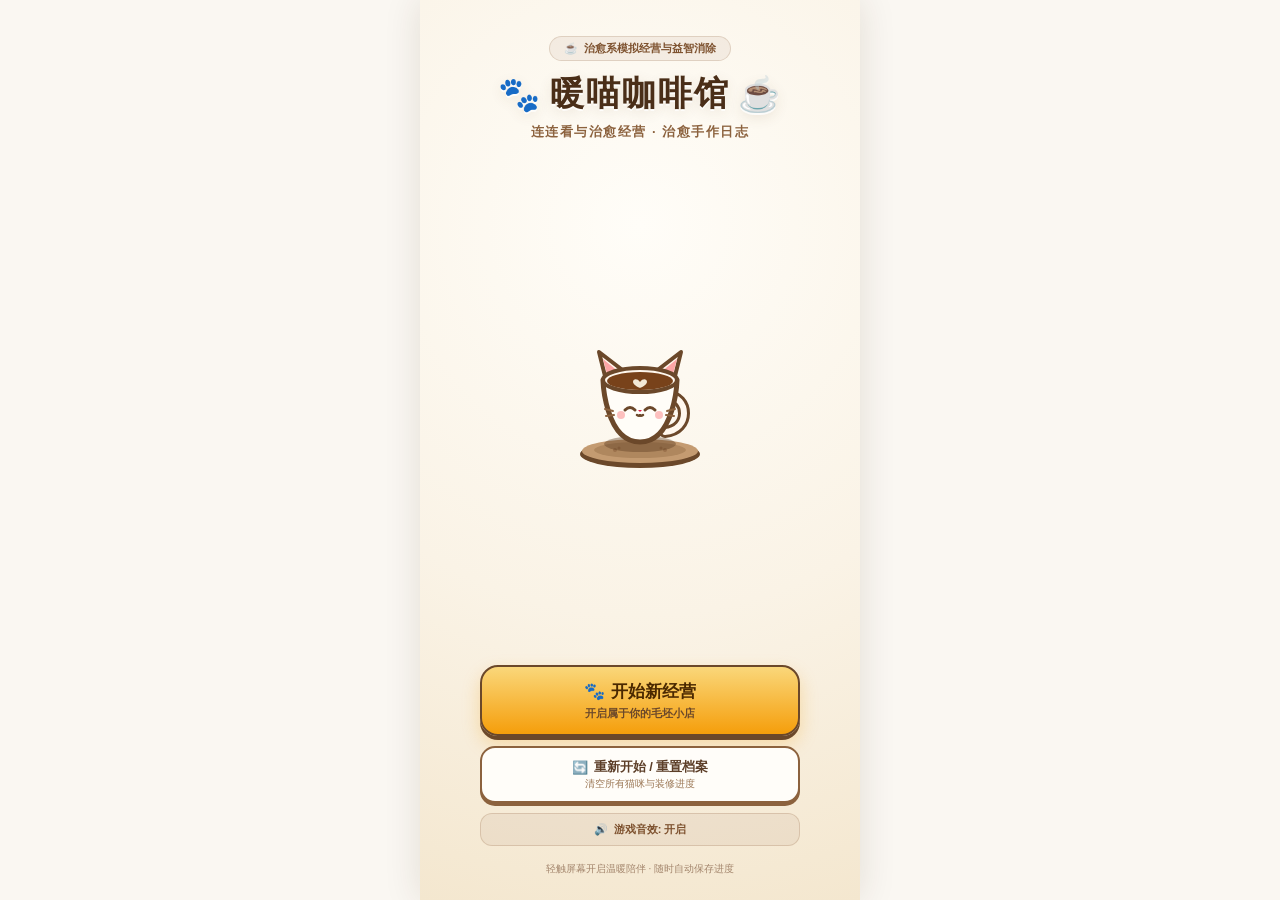
==== commit 9edd4abf: "feat: add splash screen and update project title Introduced a polished splash screen for better bran" ====
--- a/index.html
+++ b/index.html
@@ -3,7 +3,7 @@
 <head>
   <meta charset="UTF-8">
   <meta name="viewport" content="width=device-width, initial-scale=1.0, maximum-scale=1.0, user-scalable=no, viewport-fit=cover">
-  <title>暖喵咖啡馆 · 连锁分店周转与无尽流浪猫收容</title>
+  <title>暖喵咖啡馆 · 连连看与治愈经营</title>
   <style>
     /* -------------------------------------------------------------
        ZERO-DEPENDENCY PURE NATIVE CSS STYLESHEET
@@ -46,6 +46,227 @@
       box-shadow: 0 0 35px rgba(60, 40, 20, 0.12);
     }
 
+    /* ========================================================
+       TITLE / SPLASH SCREEN STYLES
+       ======================================================== */
+    .title-view {
+      position: absolute;
+      inset: 0;
+      width: 100%;
+      height: 100dvh;
+      background: radial-gradient(circle at 50% 25%, #FFFDF8 0%, #FAF3E6 55%, #F4E7CF 100%);
+      display: flex;
+      flex-direction: column;
+      align-items: center;
+      justify-content: space-between;
+      padding: 36px 20px 24px;
+      z-index: 50;
+      overflow: hidden;
+      transition: opacity 0.35s ease, transform 0.35s ease;
+    }
+
+    .title-view.fade-out {
+      opacity: 0;
+      transform: scale(0.96);
+      pointer-events: none;
+    }
+
+    .title-header-col {
+      display: flex;
+      flex-direction: column;
+      align-items: center;
+      text-align: center;
+      z-index: 2;
+    }
+
+    .title-header-badge {
+      display: inline-flex;
+      align-items: center;
+      gap: 6px;
+      padding: 4px 14px;
+      background: rgba(140, 96, 61, 0.08);
+      border: 1px solid rgba(140, 96, 61, 0.2);
+      border-radius: 20px;
+      font-size: 11px;
+      font-weight: 700;
+      color: #7D512E;
+      margin-bottom: 10px;
+    }
+
+    .title-main-heading {
+      font-size: 34px;
+      font-weight: 900;
+      color: #4A2E18;
+      letter-spacing: 2px;
+      text-shadow: 0 2px 0 rgba(255, 255, 255, 0.8), 0 4px 14px rgba(107, 72, 42, 0.12);
+      margin-bottom: 6px;
+      display: flex;
+      align-items: center;
+      justify-content: center;
+      gap: 8px;
+    }
+
+    .title-sub-heading {
+      font-size: 13px;
+      font-weight: 700;
+      color: #8C623E;
+      letter-spacing: 1.5px;
+    }
+
+    /* Illustration Container */
+    .title-art-wrap {
+      position: relative;
+      width: 170px;
+      height: 170px;
+      display: flex;
+      align-items: center;
+      justify-content: center;
+      margin: auto 0;
+      animation: cupFloat 3.2s ease-in-out infinite;
+    }
+
+    @keyframes cupFloat {
+      0%, 100% { transform: translateY(0); }
+      50% { transform: translateY(-9px); }
+    }
+
+    /* Floating steam and hearts */
+    .steam-cloud {
+      position: absolute;
+      top: 12px;
+      font-size: 15px;
+      animation: steamRise 2.4s ease-in-out infinite;
+      opacity: 0;
+      pointer-events: none;
+      filter: drop-shadow(0 2px 4px rgba(107,72,42,0.15));
+    }
+    .steam-cloud.s1 { left: 50px; animation-delay: 0s; }
+    .steam-cloud.s2 { left: 78px; animation-delay: 0.8s; font-size: 18px; }
+    .steam-cloud.s3 { left: 108px; animation-delay: 1.6s; }
+
+    @keyframes steamRise {
+      0% { transform: translateY(8px) scale(0.7); opacity: 0; }
+      35% { opacity: 0.8; transform: translateY(-8px) scale(1); }
+      100% { transform: translateY(-38px) scale(1.35); opacity: 0; }
+    }
+
+    .heart-float {
+      position: absolute;
+      font-size: 14px;
+      animation: heartDrift 3.2s ease-in-out infinite;
+      opacity: 0;
+      pointer-events: none;
+    }
+    .heart-float.h1 { top: 32px; right: 16px; animation-delay: 0.4s; }
+    .heart-float.h2 { top: 46px; left: 14px; animation-delay: 1.9s; }
+
+    @keyframes heartDrift {
+      0% { transform: translateY(0) scale(0.6) rotate(-12deg); opacity: 0; }
+      40% { opacity: 0.85; }
+      100% { transform: translateY(-32px) scale(1.15) rotate(16deg); opacity: 0; }
+    }
+
+    /* Title Buttons Group */
+    .title-buttons {
+      width: 100%;
+      max-width: 320px;
+      display: flex;
+      flex-direction: column;
+      gap: 10px;
+      z-index: 2;
+    }
+
+    .btn-title-main {
+      width: 100%;
+      padding: 13px 16px;
+      background: linear-gradient(180deg, #FAD77A 0%, #F59E0B 100%);
+      border: 2px solid #6B482A;
+      border-radius: 18px;
+      box-shadow: 0 4px 0 #6B482A, 0 8px 18px rgba(245, 158, 11, 0.28);
+      display: flex;
+      flex-direction: column;
+      align-items: center;
+      justify-content: center;
+      cursor: pointer;
+      transition: transform 0.1s ease, box-shadow 0.1s ease;
+    }
+    .btn-title-main:active {
+      transform: translateY(3px);
+      box-shadow: 0 1px 0 #6B482A;
+    }
+    .btn-title-main-label {
+      font-size: 17px;
+      font-weight: 900;
+      color: #4A2800;
+      display: flex;
+      align-items: center;
+      gap: 6px;
+    }
+    .btn-title-main-sub {
+      font-size: 11px;
+      font-weight: 700;
+      color: #6B482A;
+      margin-top: 3px;
+    }
+
+    .btn-title-secondary {
+      width: 100%;
+      padding: 10px 14px;
+      background: #FFFDF9;
+      border: 2px solid #8C623E;
+      border-radius: 15px;
+      box-shadow: 0 3px 0 #8C623E;
+      display: flex;
+      flex-direction: column;
+      align-items: center;
+      justify-content: center;
+      cursor: pointer;
+      transition: transform 0.1s ease, box-shadow 0.1s ease;
+    }
+    .btn-title-secondary:active {
+      transform: translateY(2px);
+      box-shadow: 0 1px 0 #8C623E;
+    }
+    .btn-title-sec-label {
+      font-size: 13px;
+      font-weight: 800;
+      color: #5C3E28;
+      display: flex;
+      align-items: center;
+      gap: 6px;
+    }
+    .btn-title-sec-sub {
+      font-size: 10px;
+      color: #9C7856;
+      margin-top: 1px;
+    }
+
+    .btn-title-subtle {
+      width: 100%;
+      padding: 8px 12px;
+      background: rgba(140, 96, 61, 0.08);
+      border: 1px solid rgba(140, 96, 61, 0.22);
+      border-radius: 12px;
+      font-size: 11px;
+      font-weight: 700;
+      color: #7D512E;
+      cursor: pointer;
+      display: flex;
+      align-items: center;
+      justify-content: center;
+      gap: 6px;
+    }
+    .btn-title-subtle:active {
+      background: rgba(140, 96, 61, 0.16);
+    }
+
+    .title-footer-note {
+      font-size: 10px;
+      color: #A3856C;
+      text-align: center;
+      margin-top: 6px;
+    }
+
     /* Top Status Bar */
     .top-bar {
       height: 50px;
@@ -58,349 +279,355 @@
       flex-shrink: 0;
       z-index: 30;
     }
+
     .status-group {
       display: flex;
       align-items: center;
       gap: 5px;
     }
+
     .status-pill {
       display: flex;
       align-items: center;
       gap: 4px;
-      background: #FFFDF9;
-      border: 1px solid #D9CDB8;
-      padding: 3px 6px;
-      border-radius: 12px;
-      box-shadow: 0 1px 3px rgba(0,0,0,0.03);
-    }
+      background: #FFFDF8;
+      border: 1.5px solid #D9CDB8;
+      border-radius: 16px;
+      padding: 2px 7px;
+      height: 28px;
+      box-shadow: 0 1px 2px rgba(60, 40, 20, 0.04);
+    }
+
     .status-pill-text {
       display: flex;
       flex-direction: column;
-      line-height: 1.1;
-    }
+      line-height: 1.05;
+    }
+
     .status-pill-label {
       font-size: 8px;
-      color: #8C6544;
-      font-weight: 500;
-    }
+      color: #8C7561;
+      font-weight: 600;
+    }
+
     .status-pill-val {
+      font-size: 12px;
+      font-weight: 800;
+      color: #D97706;
+      font-family: ui-monospace, SFMono-Regular, Menlo, Monaco, Consolas, monospace;
+    }
+
+    .top-actions {
+      display: flex;
+      align-items: center;
+      gap: 5px;
+    }
+
+    .btn-icon-subtle {
+      height: 28px;
+      padding: 0 8px;
+      border-radius: 14px;
+      border: 1.5px solid #D9CDB8;
+      background: #FFFDF8;
+      color: #5C4434;
       font-size: 11px;
       font-weight: 700;
-      color: #2C2219;
-      font-family: ui-monospace, SFMono-Regular, monospace;
-    }
-    .top-actions {
-      display: flex;
-      align-items: center;
-      gap: 5px;
-    }
-    .btn-icon-subtle {
-      height: 30px;
-      padding: 0 8px;
-      border-radius: 10px;
-      background: #FFFDF9;
-      border: 1px solid #D9CDB8;
-      color: #5C4434;
-      font-size: 11px;
-      font-weight: 600;
+      cursor: pointer;
       display: flex;
       align-items: center;
       justify-content: center;
-      cursor: pointer;
-      box-shadow: 0 1px 2px rgba(0,0,0,0.03);
-      transition: all 0.12s ease;
+      gap: 3px;
     }
     .btn-icon-subtle:active {
-      transform: translateY(1px);
-      background: #F4ECE1;
-    }
-
-    /* Branch Carousel Switcher */
+      background: #EFE8DC;
+    }
+
+    /* 连锁分店无尽周转横栏 */
     .branch-switcher-bar {
-      height: 44px;
-      padding: 4px 10px;
-      background: linear-gradient(135deg, #FBF6EE, #F4ECE0);
-      border-bottom: 1px solid #E4D7C2;
       display: flex;
       align-items: center;
       justify-content: space-between;
+      padding: 6px 10px;
+      background: linear-gradient(180deg, #F5EEE1 0%, #EDE2CE 100%);
+      border-bottom: 1.5px solid #D9CDB8;
       flex-shrink: 0;
-      z-index: 28;
-    }
+    }
+
     .branch-nav-btn {
       width: 28px;
       height: 28px;
       border-radius: 8px;
-      border: 1px solid #D8C8B0;
-      background: #FFFDF9;
-      color: #6B4E36;
-      font-size: 12px;
+      border: 1.5px solid #6B482A;
+      background: #FFFDF8;
+      box-shadow: 0 2px 0 #6B482A;
+      color: #6B482A;
+      font-size: 11px;
+      font-weight: 900;
+      cursor: pointer;
+      display: flex;
+      align-items: center;
+      justify-content: center;
+    }
+    .branch-nav-btn:active {
+      transform: translateY(1px);
+      box-shadow: 0 1px 0 #6B482A;
+    }
+
+    .branch-info-col {
+      display: flex;
+      flex-direction: column;
+      align-items: center;
+      text-align: center;
+      flex: 1;
+      padding: 0 6px;
+    }
+
+    .branch-title-row {
+      display: flex;
+      align-items: center;
+      gap: 5px;
+    }
+
+    .branch-name-text {
+      font-size: 13px;
       font-weight: 800;
-      display: flex;
-      align-items: center;
-      justify-content: center;
-      cursor: pointer;
-      box-shadow: 0 1px 2px rgba(0,0,0,0.04);
-    }
-    .branch-nav-btn:active {
-      transform: scale(0.95);
-    }
-    .branch-nav-btn:disabled {
-      opacity: 0.35;
-      cursor: not-allowed;
-    }
-    .branch-info-col {
-      flex: 1;
-      display: flex;
-      flex-direction: column;
-      align-items: center;
-      min-width: 0;
-      padding: 0 6px;
-    }
-    .branch-title-row {
-      display: flex;
-      align-items: center;
-      gap: 6px;
-      max-width: 100%;
-    }
-    .branch-name-text {
-      font-size: 12px;
-      font-weight: 800;
-      color: #382517;
-      white-space: nowrap;
-      overflow: hidden;
-      text-overflow: ellipsis;
-    }
+      color: #4A3323;
+    }
+
     .branch-tag {
       font-size: 9px;
       padding: 1px 5px;
       border-radius: 6px;
-      background: #EFE6D5;
-      color: #6B4E36;
+      background: #8C603D;
+      color: #FFF;
       font-weight: 700;
     }
+
     .branch-progress-sub {
-      font-size: 9px;
-      color: #8C623E;
-      font-weight: 600;
+      font-size: 10px;
+      color: #7D634E;
       margin-top: 1px;
     }
 
-    /* 3 Management Navigation Tabs */
+    /* 3-Tab Bar */
     .tab-bar {
-      height: 38px;
-      padding: 3px 10px;
-      display: flex;
-      gap: 5px;
-      background: #F6EFE6;
+      display: flex;
+      background: #FAF7F2;
       border-bottom: 1px solid #E8DEC8;
+      padding: 4px 8px 0;
+      gap: 6px;
       flex-shrink: 0;
-      z-index: 25;
-    }
+    }
+
     .tab-item {
       flex: 1;
-      border: none;
-      border-radius: 8px;
+      height: 34px;
+      border-top-left-radius: 10px;
+      border-top-right-radius: 10px;
+      border: 1.5px solid transparent;
+      border-bottom: none;
+      background: transparent;
+      color: #8C7561;
       font-size: 11px;
-      font-weight: 500;
-      color: #7D6652;
-      background: transparent;
+      font-weight: 700;
+      display: flex;
+      align-items: center;
+      justify-content: center;
+      gap: 4px;
       cursor: pointer;
       transition: all 0.15s ease;
-      display: flex;
-      align-items: center;
-      justify-content: center;
-      gap: 3px;
-    }
+    }
+
     .tab-item.active {
-      background: #FFFDF9;
-      color: #2C2219;
-      font-weight: 700;
-      border: 1px solid #D8C9B4;
-      box-shadow: 0 1px 3px rgba(0,0,0,0.04);
-    }
-
-    /* Main Scrollable Body */
+      background: #FFFDF8;
+      border-color: #D9CDB8;
+      color: #4B3322;
+      font-weight: 900;
+      box-shadow: 0 -2px 6px rgba(60, 40, 20, 0.04);
+    }
+
+    /* Scrollable Body Area */
     .body-scroll {
       flex: 1;
-      width: 100%;
-      min-height: 0;
       overflow-y: auto;
-      -webkit-overflow-scrolling: touch;
+      overflow-x: hidden;
+      padding: 8px 10px 75px;
+      display: flex;
+      flex-direction: column;
+      gap: 10px;
+    }
+
+    /* 常驻流浪猫探寻入口 Banner */
+    .rescue-cat-banner {
+      background: linear-gradient(135deg, #FEF3C7 0%, #FDE68A 100%);
+      border: 2px solid #D97706;
+      border-radius: 14px;
       padding: 8px 10px;
-      display: flex;
-      flex-direction: column;
-      gap: 8px;
-    }
-
-    /* Rescue Banner for Alley Cat Adoption */
-    .rescue-cat-banner {
-      width: 100%;
-      background: linear-gradient(135deg, #FFF9F2, #F8EFE0);
-      border: 1.5px dashed #D4A373;
-      border-radius: 14px;
-      padding: 9px 12px;
+      box-shadow: 0 3px 0 #B45309;
       display: flex;
       align-items: center;
       justify-content: space-between;
       gap: 8px;
-      box-shadow: 0 1px 3px rgba(0,0,0,0.02);
-    }
+    }
+
     .rescue-left {
       display: flex;
       align-items: center;
       gap: 8px;
     }
+
     .rescue-title {
       font-size: 12px;
       font-weight: 800;
-      color: #5A3515;
-    }
+      color: #78350F;
+    }
+
     .rescue-sub {
-      font-size: 10px;
-      color: #8C6544;
-      margin-top: 1px;
-    }
+      font-size: 9.5px;
+      color: #92400E;
+    }
+
     .btn-rescue {
-      border: none;
-      padding: 6px 12px;
+      padding: 6px 10px;
+      background: #D97706;
+      color: #FFF;
+      border: 1.5px solid #78350F;
       border-radius: 10px;
+      box-shadow: 0 2px 0 #78350F;
       font-size: 11px;
       font-weight: 800;
-      color: #FFFFFF;
-      background: linear-gradient(135deg, #EA580C, #C2410C);
       cursor: pointer;
-      box-shadow: 0 2px 5px rgba(234, 88, 12, 0.28);
       white-space: nowrap;
-      transition: all 0.12s;
     }
     .btn-rescue:active {
-      transform: scale(0.96);
-    }
-
-    /* Narrative Text Log Window */
+      transform: translateY(1px);
+      box-shadow: 0 1px 0 #78350F;
+    }
+
+    /* Text Log Window */
     .log-card {
-      width: 100%;
-      background: #FFFDF9;
-      border: 1px solid #E2D6C2;
+      background: #FFFDF8;
+      border: 1.5px solid #D9CDB8;
       border-radius: 14px;
-      padding: 9px 11px;
-      box-shadow: 0 1px 4px rgba(107, 72, 42, 0.04);
-      display: flex;
-      flex-direction: column;
-      flex-shrink: 0;
-    }
+      padding: 8px 10px;
+      box-shadow: 0 2px 6px rgba(60, 40, 20, 0.03);
+    }
+
     .log-card-header {
       display: flex;
       align-items: center;
       justify-content: space-between;
+      border-bottom: 1px solid #F0E8D8;
       padding-bottom: 5px;
-      border-bottom: 1px solid #EFE7D8;
-      margin-bottom: 5px;
-    }
+      margin-bottom: 6px;
+    }
+
     .log-title {
       font-size: 11px;
-      font-weight: 700;
-      color: #3B2C20;
+      font-weight: 800;
+      color: #5C4434;
       display: flex;
       align-items: center;
       gap: 4px;
     }
+
     .log-badge {
       display: flex;
       align-items: center;
       gap: 4px;
-      background: #F5EFEB;
-      color: #8C6544;
       font-size: 9px;
-      font-weight: 600;
-      padding: 1px 6px;
-      border-radius: 8px;
-    }
+      color: #059669;
+      background: #ECFDF5;
+      padding: 2px 6px;
+      border-radius: 10px;
+      border: 1px solid #A7F3D0;
+    }
+
     .pulse-dot {
-      width: 5px;
-      height: 5px;
+      width: 6px;
+      height: 6px;
       border-radius: 50%;
-      background-color: #10B981;
-      box-shadow: 0 0 5px #10B981;
-    }
+      background: #10B981;
+      box-shadow: 0 0 0 rgba(16, 185, 129, 0.4);
+      animation: pulse 1.6s infinite;
+    }
+
+    @keyframes pulse {
+      0% { box-shadow: 0 0 0 0 rgba(16, 185, 129, 0.7); }
+      70% { box-shadow: 0 0 0 6px rgba(16, 185, 129, 0); }
+      100% { box-shadow: 0 0 0 0 rgba(16, 185, 129, 0); }
+    }
+
     .log-content-box {
-      height: 80px;
-      max-height: 90px;
+      max-height: 85px;
       overflow-y: auto;
-      -webkit-overflow-scrolling: touch;
+      font-size: 10.5px;
+      line-height: 1.5;
+      color: #6B5544;
       display: flex;
       flex-direction: column;
       gap: 4px;
-      padding-right: 2px;
-    }
+    }
+
     .log-entry {
+      padding: 3px 6px;
+      border-radius: 6px;
+      background: #FAF7F2;
+      border-left: 3px solid #D9CDB8;
+    }
+
+    .log-entry.highlight {
+      border-left-color: #D97706;
+      background: #FFFBEB;
+      color: #92400E;
+    }
+
+    /* Module Panels */
+    .module-panel {
+      display: flex;
+      flex-direction: column;
+      gap: 8px;
+    }
+
+    .panel-header-line {
+      display: flex;
+      align-items: center;
+      justify-content: space-between;
+      padding: 0 2px;
+    }
+
+    .panel-title {
+      font-size: 12px;
+      font-weight: 800;
+      color: #4B3322;
+      display: flex;
+      align-items: center;
+      gap: 4px;
+    }
+
+    .panel-sub {
       font-size: 10px;
-      line-height: 1.4;
-      padding: 4px 6px;
-      border-radius: 8px;
-      background: #FAF8F5;
-      color: #554332;
-      animation: fadeIn 0.25s ease-out;
-    }
-    .log-entry.highlight {
-      background: #FBF6EE;
-      border-left: 2px solid #C49B71;
-      color: #332417;
-      font-weight: 600;
-    }
-
-    @keyframes fadeIn {
-      from { opacity: 0; transform: translateY(3px); }
-      to { opacity: 1; transform: translateY(0); }
-    }
-
-    /* Sub-Panels */
-    .module-panel {
+      color: #8C7561;
+    }
+
+    .card-list {
       display: flex;
       flex-direction: column;
       gap: 7px;
-      width: 100%;
-    }
-    .panel-header-line {
-      display: flex;
-      align-items: center;
-      justify-content: space-between;
-      padding: 0 2px;
-    }
-    .panel-title {
-      font-size: 11px;
-      font-weight: 700;
-      color: #5C4434;
-      display: flex;
-      align-items: center;
-      gap: 4px;
-    }
-    .panel-sub {
-      font-size: 9px;
-      font-family: ui-monospace, SFMono-Regular, monospace;
-      color: #8C6544;
-    }
-
-    /* Cards */
-    .card-list {
-      display: flex;
-      flex-direction: column;
-      gap: 6px;
-    }
+    }
+
     .content-card {
-      width: 100%;
+      background: #FFFDF8;
+      border: 1.5px solid #D9CDB8;
+      border-radius: 12px;
       padding: 8px 10px;
-      background: #FFFDF9;
-      border: 1px solid #E2D6C2;
-      border-radius: 12px;
-      box-shadow: 0 1px 3px rgba(107, 72, 42, 0.03);
       display: flex;
       align-items: center;
       justify-content: space-between;
       gap: 8px;
-      transition: all 0.15s ease;
-    }
+      box-shadow: 0 1px 3px rgba(60, 40, 20, 0.03);
+    }
+
     .card-left {
       display: flex;
       align-items: center;
@@ -408,444 +635,463 @@
       flex: 1;
       min-width: 0;
     }
+
     .card-icon-box {
-      width: 34px;
-      height: 34px;
+      width: 38px;
+      height: 38px;
       border-radius: 10px;
-      background: #F5EFEB;
-      border: 1px solid #E2D6C2;
+      background: #F5EFE6;
+      border: 1px solid #E2D6C3;
       display: flex;
       align-items: center;
       justify-content: center;
-      font-size: 16px;
+      font-size: 20px;
       flex-shrink: 0;
     }
+
     .card-text-col {
       display: flex;
       flex-direction: column;
+      gap: 1px;
       min-width: 0;
-      flex: 1;
-    }
+    }
+
     .card-title-line {
       display: flex;
       align-items: center;
-      gap: 5px;
-    }
-    .tier-stars {
-      color: #F59E0B;
-      font-size: 10px;
-      letter-spacing: -1px;
-    }
+      gap: 6px;
+    }
+
     .card-main-title {
-      font-size: 11px;
-      font-weight: 700;
-      color: #2C2219;
+      font-size: 12px;
+      font-weight: 800;
+      color: #3C2A1E;
       white-space: nowrap;
       overflow: hidden;
       text-overflow: ellipsis;
     }
+
+    .tier-stars {
+      color: #F59E0B;
+      font-size: 9px;
+      letter-spacing: 1px;
+    }
+
     .card-desc {
-      font-size: 9px;
-      color: #78614E;
-      margin-top: 1px;
-      line-height: 1.25;
-      display: -webkit-box;
-      -webkit-line-clamp: 1;
-      -webkit-box-orient: vertical;
-      overflow: hidden;
-    }
+      font-size: 10px;
+      color: #7A6553;
+      line-height: 1.3;
+    }
+
     .card-cost-line {
       display: flex;
       align-items: center;
-      gap: 4px;
+      gap: 6px;
+      font-size: 9.5px;
+      color: #8C623E;
       margin-top: 2px;
-      font-size: 9px;
-      font-family: ui-monospace, monospace;
+    }
+
+    .cost-badge {
+      display: inline-flex;
+      align-items: center;
+      gap: 2px;
+      padding: 1px 5px;
+      border-radius: 6px;
+      background: #FDF4E7;
+      border: 1px solid #F5DEB3;
       font-weight: 700;
-      color: #8C6544;
-    }
-    .cost-badge {
-      background: #FAF4EB;
-      border: 1px solid #E8DEC8;
-      padding: 1px 4px;
-      border-radius: 4px;
-    }
+      color: #B45309;
+    }
+
     .btn-upgrade {
-      border: none;
-      padding: 5px 10px;
-      border-radius: 8px;
-      font-size: 10px;
-      font-weight: 700;
-      color: #FFFFFF;
-      background: linear-gradient(135deg, #D97706, #B45309);
+      padding: 5px 11px;
+      background: linear-gradient(180deg, #FAD77A 0%, #F59E0B 100%);
+      border: 1.5px solid #6B482A;
+      border-radius: 10px;
+      box-shadow: 0 2px 0 #6B482A;
+      color: #4A2800;
+      font-size: 11px;
+      font-weight: 900;
       cursor: pointer;
-      box-shadow: 0 1px 3px rgba(180, 83, 9, 0.2);
-      transition: all 0.12s;
-      flex-shrink: 0;
+      white-space: nowrap;
     }
     .btn-upgrade:active {
       transform: translateY(1px);
+      box-shadow: 0 1px 0 #6B482A;
     }
     .btn-upgrade:disabled {
-      background: #E8DEC8;
-      color: #8C7560;
+      opacity: 0.5;
+      filter: grayscale(0.5);
       cursor: not-allowed;
-      box-shadow: none;
-    }
+      transform: none;
+    }
+
     .tag-max {
-      font-size: 9px;
-      font-weight: 700;
-      color: #78350F;
-      background: #FEF3C7;
-      border: 1px solid #FCD34D;
-      padding: 2px 6px;
-      border-radius: 6px;
-    }
-
-    /* Branch Unlock & Rebirth Banner */
+      font-size: 10px;
+      color: #059669;
+      background: #ECFDF5;
+      padding: 3px 8px;
+      border-radius: 8px;
+      border: 1px solid #A7F3D0;
+      font-weight: 800;
+      white-space: nowrap;
+    }
+
+    /* 分店竣工解锁/转生 Banner */
     .branch-action-banner {
-      width: 100%;
-      background: linear-gradient(135deg, #ECFDF5, #D1FAE5);
-      border: 1px solid #6EE7B7;
-      border-radius: 12px;
-      padding: 8px 10px;
+      background: linear-gradient(135deg, #ECFDF5 0%, #D1FAE5 100%);
+      border: 2px solid #059669;
+      border-radius: 14px;
+      padding: 8px 12px;
       display: flex;
       align-items: center;
       justify-content: space-between;
-      gap: 6px;
+      margin-bottom: 6px;
     }
     .branch-action-text {
       font-size: 11px;
-      font-weight: 700;
+      font-weight: 800;
       color: #065F46;
     }
     .btn-open-branch {
-      border: none;
-      padding: 5px 10px;
-      border-radius: 8px;
-      font-size: 10px;
-      font-weight: 800;
+      padding: 6px 12px;
+      background: #059669;
       color: #FFF;
-      background: linear-gradient(135deg, #059669, #047857);
+      border: 1.5px solid #064E3B;
+      border-radius: 10px;
+      box-shadow: 0 2px 0 #064E3B;
+      font-size: 11px;
+      font-weight: 900;
       cursor: pointer;
     }
 
-    /* Bottom Fixed Action Bar */
+    /* Fixed Bottom Action Bar */
     .action-footer {
-      width: 100%;
-      padding: 8px 12px 14px;
+      position: absolute;
+      bottom: 0;
+      left: 0;
+      right: 0;
+      height: 64px;
       background: rgba(250, 247, 242, 0.98);
-      border-top: 1px solid #E8DEC8;
-      flex-shrink: 0;
+      border-top: 1.5px solid #E8DEC8;
+      display: flex;
+      align-items: center;
+      justify-content: center;
+      padding: 8px 14px;
       z-index: 30;
-    }
+      box-shadow: 0 -4px 12px rgba(60, 40, 20, 0.05);
+    }
+
     .btn-big-procure {
       width: 100%;
-      height: 46px;
-      border: none;
-      border-radius: 14px;
-      background: linear-gradient(135deg, #D97706, #B45309);
-      color: #FFFFFF;
+      height: 48px;
+      background: linear-gradient(180deg, #FAD77A 0%, #F59E0B 100%);
+      border: 2px solid #6B482A;
+      border-radius: 16px;
+      box-shadow: 0 3px 0 #6B482A, 0 6px 12px rgba(245, 158, 11, 0.2);
+      color: #4A2800;
       font-size: 14px;
-      font-weight: 700;
-      cursor: pointer;
+      font-weight: 900;
       display: flex;
       align-items: center;
       justify-content: center;
       gap: 8px;
-      box-shadow: 0 4px 12px rgba(180, 83, 9, 0.28);
-      transition: all 0.12s;
+      cursor: pointer;
+      transition: transform 0.1s ease;
     }
     .btn-big-procure:active {
       transform: translateY(2px);
-      box-shadow: 0 2px 6px rgba(180, 83, 9, 0.25);
-    }
+      box-shadow: 0 1px 0 #6B482A;
+    }
+
     .level-badge-inner {
-      background: rgba(0,0,0,0.22);
-      color: #FEF3C7;
+      background: #FFFDF8;
+      border: 1.5px solid #6B482A;
+      border-radius: 10px;
+      padding: 2px 8px;
       font-size: 11px;
-      font-family: ui-monospace, monospace;
-      padding: 2px 7px;
-      border-radius: 8px;
-      border: 1px solid rgba(255,255,255,0.2);
-    }
-
-    /* -------------------------------------------------------------
-       PUZZLE VIEW STYLES (Strict Single-Screen Viewport Fit)
-       ------------------------------------------------------------- */
+      font-weight: 800;
+      color: #6B482A;
+      margin-left: 4px;
+    }
+
+    /* ========================================================
+       PUZZLE VIEW STYLES
+       ======================================================== */
     .puzzle-view {
-      position: relative;
+      position: absolute;
+      inset: 0;
       width: 100%;
-      height: 100%;
+      height: 100dvh;
+      background-color: #FAF7F2;
       display: flex;
       flex-direction: column;
+      z-index: 40;
+      overflow: hidden;
+    }
+
+    .puzzle-header {
+      height: 48px;
+      padding: 0 10px;
+      display: flex;
+      align-items: center;
       justify-content: space-between;
-      background-color: #FAF5EE;
-      padding: 8px 10px;
-      overflow: hidden;
-    }
-    .puzzle-header {
-      width: 100%;
-      display: flex;
-      align-items: center;
-      justify-content: space-between;
-      gap: 6px;
-      padding-bottom: 4px;
+      background: rgba(250, 247, 242, 0.96);
+      border-bottom: 1px solid #E8DEC8;
       flex-shrink: 0;
-      z-index: 20;
-    }
+    }
+
     .btn-back {
-      height: 36px;
+      height: 32px;
       padding: 0 10px;
       border-radius: 12px;
+      border: 2px solid #6B482A;
       background: #FFFDF8;
-      border: 2px solid #6B482A;
       box-shadow: 0 2px 0 #6B482A;
-      color: #5A381E;
-      font-size: 12px;
-      font-weight: 800;
-      display: flex;
-      align-items: gap;
+      color: #6B482A;
+      font-size: 11px;
+      font-weight: 900;
+      display: flex;
+      align-items: center;
       gap: 4px;
       cursor: pointer;
-      flex-shrink: 0;
     }
     .btn-back:active {
       transform: translateY(1px);
-    }
+      box-shadow: 0 1px 0 #6B482A;
+    }
+
     .puzzle-level-info {
-      flex: 1;
       display: flex;
       flex-direction: column;
       align-items: center;
-      min-width: 0;
-    }
+    }
+
     .level-title-row {
       display: flex;
       align-items: center;
-      gap: 5px;
-    }
+      gap: 4px;
+    }
+
     .puzzle-title-text {
       font-size: 13px;
       font-weight: 900;
-      color: #5A381E;
-      white-space: nowrap;
-      overflow: hidden;
-      text-overflow: ellipsis;
-    }
+      color: #4A3323;
+    }
+
     .puzzle-mode-tag {
-      font-size: 9px;
-      font-weight: 700;
+      font-size: 8.5px;
       padding: 1px 4px;
       border-radius: 4px;
-      background: #FEF3C7;
-      color: #92400E;
-      border: 1px solid #FCD34D;
-    }
+      background: #F59E0B;
+      color: #FFF;
+      font-weight: 800;
+    }
+
     .puzzle-progress-text {
-      font-size: 10px;
-      font-weight: 700;
-      color: #8C623E;
+      font-size: 9.5px;
+      color: #8C7561;
+      display: flex;
+      align-items: center;
+      gap: 3px;
+    }
+
+    .progress-pill {
+      font-family: ui-monospace, monospace;
+      font-weight: 800;
+      color: #D97706;
+    }
+
+    .clock-container {
       display: flex;
       align-items: center;
       gap: 4px;
-    }
-    .progress-pill {
-      background: #8C603D;
-      color: #FFFFFF;
-      font-family: ui-monospace, monospace;
-      font-size: 9px;
-      padding: 1px 6px;
-      border-radius: 8px;
-    }
-    .clock-container {
-      min-width: 48px;
-      height: 36px;
-      padding: 0 8px;
       background: #FFFDF8;
       border: 2px solid #6B482A;
       border-radius: 12px;
+      padding: 0 8px;
+      height: 32px;
       box-shadow: 0 2px 0 #6B482A;
+      font-family: ui-monospace, monospace;
+      font-size: 13px;
+      font-weight: 900;
+      color: #D97706;
+    }
+
+    .clock-container.warning {
+      color: #DC2626;
+      border-color: #DC2626;
+      box-shadow: 0 2px 0 #DC2626;
+      animation: clockShake 0.5s ease-in-out infinite;
+    }
+
+    @keyframes clockShake {
+      0%, 100% { transform: scale(1); }
+      50% { transform: scale(1.04); }
+    }
+
+    /* Power-ups Bar */
+    .powerups-bar {
+      height: 44px;
+      padding: 0 10px;
       display: flex;
       align-items: center;
       justify-content: center;
-      font-size: 12px;
-      font-weight: 900;
-      font-family: ui-monospace, monospace;
-      color: #6B482A;
+      gap: 12px;
+      background: #FAF7F2;
+      border-bottom: 1px solid #E8DEC8;
       flex-shrink: 0;
     }
 
-    /* Power-ups Row */
-    .powerups-bar {
-      width: 100%;
-      display: grid;
-      grid-template-columns: repeat(3, 1fr);
-      gap: 6px;
-      padding-bottom: 4px;
-      flex-shrink: 0;
-      z-index: 20;
-    }
     .powerup-btn {
+      flex: 1;
+      max-width: 105px;
+      height: 32px;
+      border-radius: 12px;
+      border: 2px solid #6B482A;
+      background: #FFFDF8;
+      box-shadow: 0 2px 0 #6B482A;
+      display: flex;
+      align-items: center;
+      justify-content: center;
+      gap: 5px;
+      font-size: 10.5px;
+      font-weight: 800;
+      color: #5A381E;
+      cursor: pointer;
       position: relative;
-      height: 36px;
-      border-radius: 12px;
-      background: #FFFDF8;
-      border: 2px solid #6B482A;
-      box-shadow: 0 2px 0 #6B482A;
-      display: flex;
-      align-items: center;
-      justify-content: center;
-      gap: 4px;
-      color: #5A381E;
-      font-size: 11px;
-      font-weight: 800;
-      cursor: pointer;
     }
     .powerup-btn:active {
       transform: translateY(1px);
-    }
+      box-shadow: 0 1px 0 #6B482A;
+    }
+
     .powerup-badge {
-      position: absolute;
-      bottom: -4px;
-      right: -4px;
-      background: #6B482A;
-      color: #FFFFFF;
       font-size: 9px;
-      font-family: ui-monospace, monospace;
-      font-weight: 700;
-      padding: 1px 4px;
-      border-radius: 8px;
-      border: 1px solid #FFFFFF;
-    }
-
-    /* LianLianKan Board Canvas & Frame */
+      background: #F59E0B;
+      color: #FFF;
+      border-radius: 6px;
+      padding: 0 3px;
+      font-weight: 900;
+    }
+
+    /* Main Board (>70% screen) */
     .board-center-area {
+      flex: 1;
+      display: flex;
+      align-items: center;
+      justify-content: center;
+      padding: 8px 6px;
       position: relative;
-      flex: 1;
-      width: 100%;
-      min-height: 0;
-      display: flex;
-      align-items: center;
-      justify-content: center;
       overflow: hidden;
-      z-index: 10;
-    }
+      background: radial-gradient(circle at center, #FFFDF8 0%, #FAF7F2 80%);
+    }
+
     #particleCanvas {
       position: absolute;
       inset: 0;
+      width: 100%;
+      height: 100%;
       pointer-events: none;
-      z-index: 30;
-    }
+      z-index: 20;
+    }
+
     .board-frame {
       position: relative;
-      background: #7D5537;
-      border: 3px solid #8C603C;
-      border-radius: 16px;
-      box-shadow: 0 4px 0 #5C3D26;
-      padding: 1px;
+      background: #EDE2CD;
+      border: 2px solid #6B482A;
+      border-radius: 14px;
+      box-shadow: 0 4px 0 #6B482A, inset 0 2px 6px rgba(0,0,0,0.06);
+      padding: 3px;
       display: flex;
       align-items: center;
       justify-content: center;
     }
+
     .tiles-wrapper {
       position: relative;
-      width: 100%;
-      height: 100%;
-    }
-    .tile-btn {
+      background: #F7F0E1;
+      border-radius: 10px;
+    }
+
+    .tile-cell {
       position: absolute;
-      border: none;
-      background: transparent;
-      padding: 1px;
+      display: flex;
+      align-items: center;
+      justify-content: center;
+      border-radius: 8px;
+      border: 1.5px solid #6B482A;
+      background: #FFFDF8;
+      box-shadow: 0 2px 0 #6B482A;
       cursor: pointer;
-    }
-    .tile-inner {
-      position: relative;
-      width: 100%;
-      height: 100%;
-      background: #FFFDF8;
-      border: 1.5px solid #8C6541;
-      border-radius: 8px;
-      box-shadow: 0 1px 0 #734F30;
-      display: flex;
-      align-items: center;
-      justify-content: center;
-      transition: transform 0.1s, box-shadow 0.1s;
-    }
-    .tile-inner.selected {
-      background: #FFFDF5;
-      border-color: #F59E0B;
-      box-shadow: 0 0 0 2px #FDE68A, 0 2px 6px rgba(245, 158, 11, 0.4);
-      transform: scale(1.08);
-      z-index: 15;
-    }
-    .tile-obstacle {
-      width: 100%;
-      height: 100%;
-      background: #8B5A2B;
-      border: 1.5px solid #5C3D26;
-      border-radius: 8px;
-      display: flex;
-      align-items: center;
-      justify-content: center;
-      font-size: 14px;
-      box-shadow: inset 0 2px 4px rgba(0,0,0,0.3);
-      opacity: 0.92;
-    }
-    .tile-ice-overlay {
+      font-size: 20px;
+      transition: transform 0.08s ease, background 0.08s ease;
+      touch-action: manipulation;
+    }
+
+    .tile-cell:active {
+      transform: scale(0.92);
+    }
+
+    .tile-cell.selected {
+      background: #FEF3C7;
+      border-color: #D97706;
+      box-shadow: 0 2px 0 #B45309, 0 0 0 2px #F59E0B;
+      animation: selectWiggle 0.25s ease-in-out;
+    }
+
+    @keyframes selectWiggle {
+      0%, 100% { transform: rotate(0deg) scale(1.05); }
+      30% { transform: rotate(-5deg) scale(1.08); }
+      70% { transform: rotate(5deg) scale(1.08); }
+    }
+
+    .tile-cell.hinted {
+      animation: hintPulse 0.8s ease-in-out infinite alternate;
+      border-color: #10B981;
+      box-shadow: 0 0 0 2.5px #10B981, 0 2px 0 #059669;
+    }
+
+    @keyframes hintPulse {
+      0% { transform: scale(1); background: #FFFDF8; }
+      100% { transform: scale(1.08); background: #D1FAE5; }
+    }
+
+    .tile-cell.frozen {
+      background: #E0F2FE;
+      border-color: #0284C7;
+    }
+    .tile-cell.frozen::after {
+      content: '❄️';
       position: absolute;
-      inset: 0;
-      border-radius: 7px;
-      background: rgba(186, 230, 253, 0.45);
-      border: 1.5px solid #38BDF8;
-      pointer-events: none;
-      display: flex;
-      align-items: center;
-      justify-content: center;
-      font-size: 10px;
-      font-weight: 900;
-    }
-
-    /* Deadlock Notice Toast */
-    .shuffle-toast {
-      position: absolute;
-      top: 50%;
-      left: 50%;
-      transform: translate(-50%, -50%);
-      background: rgba(44, 34, 25, 0.92);
-      color: #FFFDF9;
-      font-size: 12px;
-      font-weight: 700;
-      padding: 7px 14px;
-      border-radius: 18px;
-      border: 1px solid #F59E0B;
-      box-shadow: 0 4px 16px rgba(0,0,0,0.35);
-      z-index: 40;
-      pointer-events: none;
-      animation: toastPop 1.4s ease forwards;
-    }
-    @keyframes toastPop {
-      0% { opacity: 0; transform: translate(-50%, -40%) scale(0.8); }
-      15% { opacity: 1; transform: translate(-50%, -50%) scale(1); }
-      80% { opacity: 1; transform: translate(-50%, -50%) scale(1); }
-      100% { opacity: 0; transform: translate(-50%, -60%) scale(0.9); }
-    }
-
-    /* Puzzle Footer Progress Bar */
+      font-size: 9px;
+      top: 1px;
+      right: 1px;
+    }
+
+    .tile-cell.obstacle {
+      background: #D9CDB8;
+      border-color: #6B482A;
+      cursor: not-allowed;
+      box-shadow: inset 0 2px 4px rgba(0,0,0,0.15);
+    }
+
+    /* Bottom Puzzle Footer */
     .puzzle-footer {
-      width: 100%;
-      padding-top: 4px;
-      display: flex;
-      align-items: center;
-      justify-content: space-between;
-      gap: 8px;
+      height: 48px;
+      padding: 0 10px;
+      display: flex;
+      align-items: center;
+      gap: 10px;
+      background: rgba(250, 247, 242, 0.96);
+      border-top: 1px solid #E8DEC8;
       flex-shrink: 0;
-      z-index: 20;
-    }
+    }
+
     .progress-track-outer {
       flex: 1;
-      height: 32px;
+      height: 24px;
       background: #FFFDF8;
       border: 2px solid #6B482A;
       border-radius: 12px;
@@ -870,7 +1116,7 @@
     }
     .score-badge {
       padding: 0 10px;
-      height: 32px;
+      height: 30px;
       border-radius: 12px;
       background: #FFFDF8;
       border: 2px solid #6B482A;
@@ -905,7 +1151,7 @@
       border: 2px solid #6B482A;
       border-radius: 20px;
       box-shadow: 0 10px 25px rgba(0,0,0,0.3);
-      padding: 16px;
+      padding: 18px 16px;
       text-align: center;
       animation: modalPop 0.2s cubic-bezier(0.175, 0.885, 0.32, 1.275);
     }
@@ -913,6 +1159,7 @@
       from { transform: scale(0.9); opacity: 0; }
       to { transform: scale(1); opacity: 1; }
     }
+
     .level-select-tabs {
       display: flex;
       flex-wrap: wrap;
@@ -979,9 +1226,111 @@
   <div class="app-viewport">
 
     <!-- ======================================================== -->
+    <!-- VIEW 0: 【开始游戏封面页】(Title / Splash Screen)        -->
+    <!-- ======================================================== -->
+    <div id="viewTitle" class="title-view">
+      <!-- Top header branding -->
+      <div class="title-header-col">
+        <div class="title-header-badge">
+          <span>☕</span> 治愈系模拟经营与益智消除
+        </div>
+        <h1 class="title-main-heading">
+          <span>🐾</span> 暖喵咖啡馆 <span>☕</span>
+        </h1>
+        <p class="title-sub-heading">连连看与治愈经营 · 治愈手作日志</p>
+      </div>
+
+      <!-- Center Art Illustration: Pure SVG Cat-Ear Coffee Cup with rising steam -->
+      <div class="title-art-wrap">
+        <div class="steam-cloud s1">☁️</div>
+        <div class="steam-cloud s2">💨</div>
+        <div class="steam-cloud s3">☁️</div>
+        <div class="heart-float h1">💖</div>
+        <div class="heart-float h2">✨</div>
+
+        <svg width="150" height="150" viewBox="0 0 150 150" fill="none" xmlns="http://www.w3.org/2000/svg">
+          <!-- Wooden Saucer -->
+          <ellipse cx="75" cy="126" rx="60" ry="14" fill="#6B482A" />
+          <ellipse cx="75" cy="123" rx="58" ry="12" fill="#C49B71" />
+          <ellipse cx="75" cy="122" rx="46" ry="8" fill="#AF875E" />
+          <circle cx="50" cy="122" r="2" fill="#8C603D" opacity="0.6"/>
+          <circle cx="54" cy="120" r="1.5" fill="#8C603D" opacity="0.6"/>
+          <circle cx="100" cy="122" r="2" fill="#8C603D" opacity="0.6"/>
+          <circle cx="96" cy="120" r="1.5" fill="#8C603D" opacity="0.6"/>
+
+          <!-- Shadow under cup -->
+          <ellipse cx="75" cy="116" rx="36" ry="8" fill="#5A3A1E" opacity="0.4" />
+
+          <!-- Cup Handle -->
+          <path d="M102 68 C 124 68, 126 102, 100 104" stroke="#6B482A" stroke-width="12" stroke-linecap="round" fill="none"/>
+          <path d="M102 68 C 124 68, 126 102, 100 104" stroke="#FFF7ED" stroke-width="6" stroke-linecap="round" fill="none"/>
+
+          <!-- Left Cat Ear -->
+          <path d="M42 56 L34 24 L60 44 Z" fill="#FFF7ED" stroke="#6B482A" stroke-width="4" stroke-linejoin="round"/>
+          <path d="M43 50 L38 31 L54 44 Z" fill="#FCA5A5"/>
+
+          <!-- Right Cat Ear -->
+          <path d="M108 56 L116 24 L90 44 Z" fill="#FFF7ED" stroke="#6B482A" stroke-width="4" stroke-linejoin="round"/>
+          <path d="M107 50 L112 31 L96 44 Z" fill="#FCA5A5"/>
+
+          <!-- Cup Body -->
+          <path d="M38 52 C38 52, 40 114, 75 114 C110 114, 112 52, 112 52 Z" fill="#FFFDF8" stroke="#6B482A" stroke-width="5" stroke-linejoin="round"/>
+
+          <!-- Cup Rim Oval -->
+          <ellipse cx="75" cy="52" rx="37" ry="12" fill="#FFF7ED" stroke="#6B482A" stroke-width="4"/>
+          <!-- Coffee Liquid -->
+          <ellipse cx="75" cy="53" rx="33" ry="9" fill="#78421A"/>
+          <!-- Latte Foam Heart Art -->
+          <path d="M75 54 C72 50, 68 51, 68 54 C68 57, 75 60, 75 60 C75 60, 82 57, 82 54 C82 51, 78 50, 75 54 Z" fill="#FFFBEB" opacity="0.9"/>
+
+          <!-- Smiling Cat Face on Cup -->
+          <path d="M60 82 Q 65 77 70 82" stroke="#6B482A" stroke-width="3" stroke-linecap="round" fill="none"/>
+          <path d="M80 82 Q 85 77 90 82" stroke="#6B482A" stroke-width="3" stroke-linecap="round" fill="none"/>
+          <circle cx="56" cy="87" r="4" fill="#FCA5A5" opacity="0.7"/>
+          <circle cx="94" cy="87" r="4" fill="#FCA5A5" opacity="0.7"/>
+          <polygon points="75,84 73,82 77,82" fill="#E11D48"/>
+          <path d="M72 87 Q 75 89 75 86 Q 75 89 78 87" stroke="#6B482A" stroke-width="2.5" stroke-linecap="round" fill="none"/>
+          <!-- Whiskers -->
+          <line x1="48" y1="83" x2="40" y2="81" stroke="#8C623E" stroke-width="2" stroke-linecap="round"/>
+          <line x1="49" y1="87" x2="41" y2="88" stroke="#8C623E" stroke-width="2" stroke-linecap="round"/>
+          <line x1="102" y1="83" x2="110" y2="81" stroke="#8C623E" stroke-width="2" stroke-linecap="round"/>
+          <line x1="101" y1="87" x2="109" y2="88" stroke="#8C623E" stroke-width="2" stroke-linecap="round"/>
+        </svg>
+      </div>
+
+      <!-- Action Buttons Stack -->
+      <div class="title-buttons">
+        <button id="btnTitleStart" class="btn-title-main">
+          <div class="btn-title-main-label">
+            <span id="titleStartBtnIcon">🐾</span>
+            <span id="titleStartBtnText">开始新经营</span>
+          </div>
+          <div id="titleStartBtnSub" class="btn-title-main-sub">开启属于你的毛坯小店</div>
+        </button>
+
+        <button id="btnTitleReset" class="btn-title-secondary">
+          <div class="btn-title-sec-label">
+            <span>🔄</span>
+            <span>重新开始 / 重置档案</span>
+          </div>
+          <div class="btn-title-sec-sub">清空所有猫咪与装修进度</div>
+        </button>
+
+        <button id="btnTitleToggleSound" class="btn-title-subtle">
+          <span id="titleSoundIcon">🔊</span>
+          <span id="titleSoundText">游戏音效: 开启</span>
+        </button>
+
+        <div class="title-footer-note">
+          轻触屏幕开启温暖陪伴 · 随时自动保存进度
+        </div>
+      </div>
+    </div>
+
+    <!-- ======================================================== -->
     <!-- VIEW 1: 【主页 · 连锁猫咪咖啡馆】(无限分店/家具升阶/收容盲盒) -->
     <!-- ======================================================== -->
-    <div id="viewJournal" class="app-viewport" style="box-shadow: none;">
+    <div id="viewJournal" class="app-viewport hidden" style="box-shadow: none;">
       <!-- Top Currency Bar -->
       <header class="top-bar">
         <div class="status-group">
@@ -990,7 +1339,7 @@
             <span style="font-size: 12px;">⭐</span>
             <div class="status-pill-text">
               <span class="status-pill-label">星光灵感</span>
-              <span id="headerStars" class="status-pill-val">6</span>
+              <span id="headerStars" class="status-pill-val">0</span>
             </div>
           </div>
           <!-- 营业金币 -->
@@ -998,17 +1347,18 @@
             <span style="font-size: 12px;">🪙</span>
             <div class="status-pill-text">
               <span class="status-pill-label">营业金币</span>
-              <span id="headerCoins" class="status-pill-val">680</span>
+              <span id="headerCoins" class="status-pill-val">0</span>
             </div>
           </div>
           <!-- 旗下猫咪数 -->
           <div class="status-pill">
             <span style="font-size: 11px;">🐾</span>
-            <span id="headerCats" class="status-pill-val" style="color: #5C4434;">2 只</span>
+            <span id="headerCats" class="status-pill-val" style="color: #5C4434;">0 只</span>
           </div>
         </div>
 
         <div class="top-actions">
+          <button id="btnBackToTitle" class="btn-icon-subtle" title="返回游戏封面页">🏠 封面</button>
           <button id="btnLevelSelect" class="btn-icon-subtle">选关</button>
           <button id="btnToggleSoundJournal" class="btn-icon-subtle" style="width: 30px; padding: 0;">🔊</button>
         </div>
@@ -1021,9 +1371,9 @@
           <div class="branch-title-row">
             <span id="branchIcon" style="font-size: 14px;">🪵</span>
             <span id="branchTitle" class="branch-name-text">分店 1: 老街·暖阳木质猫咖</span>
-            <span id="branchTag" class="branch-tag">原木温润</span>
+            <span id="branchTag" class="branch-tag">原木质朴</span>
           </div>
-          <div id="branchProgressSub" class="branch-progress-sub">施工竣工度: 40% (2/5)</div>
+          <div id="branchProgressSub" class="branch-progress-sub">施工竣工度: 0% (0/5)</div>
         </div>
         <button id="btnNextBranch" onclick="navigateBranch(1)" class="branch-nav-btn">▶</button>
       </div>
@@ -1034,7 +1384,7 @@
           <span>🔨</span><span>多阶装修</span>
         </button>
         <button id="tabBtnCats" onclick="switchJournalTab('cats')" class="tab-item">
-          <span>🐾</span><span>猫咪家园 (<span id="tabCatCount">2</span>)</span>
+          <span>🐾</span><span>猫咪家园 (<span id="tabCatCount">0</span>)</span>
         </button>
         <button id="tabBtnDrinks" onclick="switchJournalTab('drinks')" class="tab-item">
           <span>☕</span><span>饮品研发</span>
@@ -1089,7 +1439,7 @@
             <div class="panel-title">
               <span>🪑</span> 本店核心设施多阶升星
             </div>
-            <span id="branchUpgradeSummary" class="panel-sub">总星阶: 6 / 15 ⭐</span>
+            <span id="branchUpgradeSummary" class="panel-sub">总星阶: 0 / 15 ⭐</span>
           </div>
           <div id="facilityCardsContainer" class="card-list"></div>
         </div>
@@ -1100,7 +1450,7 @@
             <div class="panel-title">
               <span>🐾</span> 已收容的猫咪名录 (点击互动增加羁绊)
             </div>
-            <span id="catTotalText" class="panel-sub">共 2 只猫咪</span>
+            <span id="catTotalText" class="panel-sub">共 0 只猫咪</span>
           </div>
           <div id="catCardsContainer" class="card-list"></div>
         </div>
@@ -1126,7 +1476,7 @@
             <div class="panel-title">
               <span>☕</span> 全连锁统一饮品研发
             </div>
-            <span id="drinksProgressText" class="panel-sub">已研发 1 / 6</span>
+            <span id="drinksProgressText" class="panel-sub">已研发 0 / 6</span>
           </div>
           <div id="drinksCardsContainer" class="card-list"></div>
         </div>
@@ -1214,6 +1564,26 @@
       </footer>
     </div>
 
+    <!-- RESET CONFIRMATION MODAL -->
+    <div id="modalResetConfirm" class="modal-backdrop hidden">
+      <div class="modal-box">
+        <div style="font-size: 38px; margin-bottom: 4px;">🏚️ 🐱</div>
+        <h3 style="font-size: 16px; font-weight: 900; color: #5A381E; margin-bottom: 6px;">确定要重新开店吗？</h3>
+        <p style="font-size: 12px; color: #8C623E; line-height: 1.6; margin-bottom: 16px;">
+          确定要清空所有猫咪和装修进度重新开店吗？<br>
+          <span style="color: #DC2626; font-weight: 800;">此操作将永久抹除现有存档，无法撤销！</span>
+        </p>
+        <div style="display: flex; gap: 8px;">
+          <button id="btnCancelReset" class="btn-back" style="flex: 1; height: 38px; justify-content: center; font-size: 12px;">
+            再想想
+          </button>
+          <button id="btnConfirmReset" class="btn-upgrade" style="flex: 1; height: 38px; background: #EF4444; border-color: #991B1B; color: #FFF; font-size: 12px;">
+            确认重置清空
+          </button>
+        </div>
+      </div>
+    </div>
+
     <!-- VICTORY MODAL -->
     <div id="modalVictory" class="modal-backdrop hidden">
       <div class="modal-box">
@@ -1271,6 +1641,8 @@
   <script>
     // ========================================================
     // ZERO-DEPENDENCY PURE JAVASCRIPT ENGINE
+    // - Robust LocalStorage Save / Pure Initial State Architecture
+    // - Dedicated Title / Splash Screen with Floating Cat Cup
     // - Endless Chain Branches System (Theme Switching & Rebirth)
     // - Multi-Tier Facility Upgrades (Lv.1 to Lv.3 Stars)
     // - Alley Stray Cat Gacha & Infinite Adoption
@@ -1299,42 +1671,42 @@
         o.connect(g); g.connect(c.destination);
         o.start(); o.stop(c.currentTime + 0.06);
       }
-      playMatch(combo = 1) {
+      playMatch() {
         if (!this.enabled) return;
         const c = this.getCtx(); if (!c) return;
-        const now = c.currentTime;
-        const baseFreq = 523.25 * Math.pow(1.059, Math.min(12, combo * 2));
-        [baseFreq, baseFreq * 1.25, baseFreq * 1.5].forEach((f, i) => {
-          const t = now + i * 0.035, o = c.createOscillator(), g = c.createGain();
-          o.type = 'triangle'; o.frequency.setValueAtTime(f, t);
-          g.gain.setValueAtTime(0.14, t); g.gain.exponentialRampToValueAtTime(0.001, t + 0.18);
+        [523.25, 659.25, 783.99, 1046.5].forEach((freq, i) => {
+          const o = c.createOscillator(), g = c.createGain();
+          o.type = 'triangle'; o.frequency.value = freq;
+          const t = c.currentTime + i * 0.04;
+          g.gain.setValueAtTime(0.1, t);
+          g.gain.exponentialRampToValueAtTime(0.001, t + 0.12);
           o.connect(g); g.connect(c.destination);
-          o.start(t); o.stop(t + 0.19);
+          o.start(t); o.stop(t + 0.14);
         });
       }
-      playIceCrack() {
+      playError() {
         if (!this.enabled) return;
         const c = this.getCtx(); if (!c) return;
-        const now = c.currentTime;
-        [1800, 2400, 3200].forEach((f, i) => {
-          const t = now + i * 0.02, o = c.createOscillator(), g = c.createGain();
-          o.type = 'sawtooth'; o.frequency.setValueAtTime(f, t);
-          o.frequency.exponentialRampToValueAtTime(f * 0.4, t + 0.08);
-          g.gain.setValueAtTime(0.15, t); g.gain.exponentialRampToValueAtTime(0.001, t + 0.09);
-          o.connect(g); g.connect(c.destination);
-          o.start(t); o.stop(t + 0.1);
-        });
-      }
-      playShuffle() {
+        const o = c.createOscillator(), g = c.createGain();
+        o.type = 'sawtooth'; o.frequency.setValueAtTime(200, c.currentTime);
+        o.frequency.linearRampToValueAtTime(140, c.currentTime + 0.12);
+        g.gain.setValueAtTime(0.08, c.currentTime);
+        g.gain.exponentialRampToValueAtTime(0.001, c.currentTime + 0.12);
+        o.connect(g); g.connect(c.destination);
+        o.start(); o.stop(c.currentTime + 0.13);
+      }
+      playVictory() {
         if (!this.enabled) return;
         const c = this.getCtx(); if (!c) return;
-        const now = c.currentTime;
-        [400, 520, 680, 850].forEach((f, i) => {
-          const t = now + i * 0.04, o = c.createOscillator(), g = c.createGain();
-          o.type = 'sine'; o.frequency.setValueAtTime(f, t);
-          g.gain.setValueAtTime(0.08, t); g.gain.exponentialRampToValueAtTime(0.001, t + 0.08);
+        const notes = [523.25, 659.25, 783.99, 1046.5, 1318.5];
+        notes.forEach((f, idx) => {
+          const o = c.createOscillator(), g = c.createGain();
+          o.type = 'sine'; o.frequency.value = f;
+          const t = c.currentTime + idx * 0.07;
+          g.gain.setValueAtTime(0.15, t);
+          g.gain.exponentialRampToValueAtTime(0.001, t + 0.35);
           o.connect(g); g.connect(c.destination);
-          o.start(t); o.stop(t + 0.09);
+          o.start(t); o.stop(t + 0.38);
         });
       }
       playMeow(pitch = 600) {
@@ -1343,39 +1715,38 @@
         const o = c.createOscillator(), g = c.createGain();
         o.type = 'sine';
         o.frequency.setValueAtTime(pitch, c.currentTime);
-        o.frequency.exponentialRampToValueAtTime(pitch * 1.4, c.currentTime + 0.08);
-        o.frequency.exponentialRampToValueAtTime(pitch * 0.85, c.currentTime + 0.22);
-        g.gain.setValueAtTime(0.18, c.currentTime);
-        g.gain.exponentialRampToValueAtTime(0.001, c.currentTime + 0.24);
+        o.frequency.exponentialRampToValueAtTime(pitch * 1.35, c.currentTime + 0.12);
+        o.frequency.exponentialRampToValueAtTime(pitch * 0.9, c.currentTime + 0.28);
+        g.gain.setValueAtTime(0.14, c.currentTime);
+        g.gain.exponentialRampToValueAtTime(0.001, c.currentTime + 0.3);
         o.connect(g); g.connect(c.destination);
-        o.start(); o.stop(c.currentTime + 0.25);
-      }
-      playVictory() {
-        if (!this.enabled) return;
-        const c = this.getCtx(); if (!c) return;
-        const notes = [523.25, 659.25, 783.99, 1046.5];
-        notes.forEach((f, i) => {
-          const t = c.currentTime + i * 0.1, o = c.createOscillator(), g = c.createGain();
-          o.type = 'sine'; o.frequency.setValueAtTime(f, t);
-          g.gain.setValueAtTime(0.18, t); g.gain.exponentialRampToValueAtTime(0.001, t + 0.28);
-          o.connect(g); g.connect(c.destination);
-          o.start(t); o.stop(t + 0.3);
-        });
+        o.start(); o.stop(c.currentTime + 0.32);
       }
     }
     const sound = new SoundManager();
 
-    // --- 2. Master Themed Branch Templates & Generative Formulas ---
+    // Trigger container vibration if available
+    function triggerHaptic(style = 'light') {
+      try {
+        if (window.xhs && typeof window.xhs.vibrateShort === 'function') {
+          window.xhs.vibrateShort({ style });
+        } else if (navigator.vibrate) {
+          navigator.vibrate(style === 'heavy' ? 40 : 15);
+        }
+      } catch(e) {}
+    }
+
+    // --- 2. Base Themes Pool for Endless Chain Branches ---
     const BASE_THEMES = [
       {
-        id: 'theme_oldstreet',
+        id: 'theme_wood',
         namePrefix: '老街·暖阳木质猫咖',
         icon: '🪵',
-        tag: '原木温润',
+        tag: '原木质朴',
         facilities: [
           {
             key: 'floor',
-            name: '地板铺设',
+            name: '胡桃木地板',
             icon: '🪵',
             tiers: [
               { name: '简易松木条', desc: '打扫旧水泥，铺上散发松木香的基础地板', costStars: 1, costCoins: 60 },
@@ -1448,37 +1819,37 @@
             tiers: [
               { name: '漂流木拼接水吧', desc: '粗粝海洋漂流木手工组装，质朴自然', costStars: 2, costCoins: 150 },
               { name: '蓝白环形贝壳操作台', desc: '镶嵌海玻璃与白贝壳，清新唯美', costStars: 4, costCoins: 390 },
-              { name: '深海珊瑚夜光水吧', desc: '夜间透出荧光蓝柔光，如梦如幻', costStars: 7, costCoins: 900 }
+              { name: '全景珊瑚透光艺术水吧', desc: '内置微型活体水族箱，透出幽蓝光影', costStars: 7, costCoins: 850 }
             ]
           },
           {
             key: 'grinder',
-            name: '冷萃冰滴水塔',
+            name: '冷萃冰滴萃取塔',
             icon: '🧊',
             tiers: [
-              { name: '海盐冷萃冰滴瓶', desc: '慢速水滴浸润，释放纯粹清亮果酸', costStars: 3, costCoins: 200 },
-              { name: '荷兰立式三层冰滴架', desc: '多重过滤，滴落如同潮起潮落', costStars: 5, costCoins: 480 },
-              { name: '冰晶回流超萃取塔', desc: '低温急速循环萃取，每一滴都散发海洋清新', costStars: 8, costCoins: 1100 }
+              { name: '双柱荷兰木架冰滴', desc: '一秒一滴缓慢凝结纯净咖啡风味', costStars: 3, costCoins: 200 },
+              { name: '多联阀精准冷萃系统', desc: '持续萃取海洋果酸冷萃拼配', costStars: 5, costCoins: 480 },
+              { name: '液氮极速锁鲜冷萃舱', desc: '瞬间封存热带水果花香香气', costStars: 8, costCoins: 1100 }
             ]
           },
           {
             key: 'sofa',
-            name: '露天遮阳卡座',
-            icon: '⛱️',
+            name: '露天遮阳帆布椅',
+            icon: '🏖️',
             tiers: [
-              { name: '海边条纹折叠帆布椅', desc: '蓝白相间，听着浪声乘凉', costStars: 2, costCoins: 180 },
-              { name: '编织藤条摇摇椅', desc: '微风轻拂摇摇晃晃，小猫蜷在膝盖上打呼', costStars: 5, costCoins: 450 },
-              { name: '海风全景遮阳大吊床', desc: '超大波西米亚吊床，看夕阳落入大海', costStars: 8, costCoins: 1150 }
+              { name: '蓝白条纹折叠沙滩椅', desc: '清爽透气，尽享海风抚面', costStars: 2, costCoins: 150 },
+              { name: '编织藤条半包围吊床', desc: '悬空轻轻摇晃，猫咪在肚皮上呼噜', costStars: 5, costCoins: 450 },
+              { name: '全景海景圆形日光大软塌', desc: '可容纳多只猫咪一起享受暖阳日光浴', costStars: 8, costCoins: 1150 }
             ]
           },
           {
             key: 'cattree',
-            name: '水手桅杆瞭望台',
+            name: '海浪栈桥猫爬架',
             icon: '⛵',
             tiers: [
-              { name: '船用粗缆绳抓桩', desc: '紧实结实，猫咪疯狂磨爪', costStars: 3, costCoins: 220 },
-              { name: '帆船吊篮猫咪观景台', desc: '高耸在窗边，宛若航海大冒险', costStars: 5, costCoins: 520 },
-              { name: '海角旋转灯塔城堡', desc: '顶端灯塔缓缓转动，猫咪趴在最高处巡视海面', costStars: 9, costCoins: 1300 }
+              { name: '原木船舵瞭望台', desc: '水手风木桩配以纯棉麻绳', costStars: 3, costCoins: 220 },
+              { name: '帆船绳梯攀爬网络', desc: '悬空跳网如桅杆航行，锻炼猫咪身手', costStars: 5, costCoins: 520 },
+              { name: '飞跃海浪悬空浮桥', desc: '从天花板横跨全店的通顶灯塔乐园', costStars: 8, costCoins: 1300 }
             ]
           }
         ]
@@ -1486,17 +1857,17 @@
       {
         id: 'theme_forest',
         namePrefix: '森林·绿意树屋猫咖',
-        icon: '🌲',
-        tag: '幽静森林',
+        icon: '🌿',
+        tag: '自然树屋',
         facilities: [
           {
             key: 'floor',
-            name: '松针雪松地板',
+            name: '原生态年轮木桩地',
             icon: '🪵',
             tiers: [
-              { name: '原木截面年轮拼板', desc: '天然原木切片拼成，散发芬多精香气', costStars: 2, costCoins: 150 },
-              { name: '芳香雪松一体实木', desc: '防虫抑菌，猫咪走在上面悄无声息', costStars: 4, costCoins: 380 },
-              { name: '空中树冠玻璃栈道', desc: '全透光空中廊道，底下是绿意盎然的苔藓', costStars: 7, costCoins: 850 }
+              { name: '碎石与松针铺面', desc: '野性森林初印象，脚踏松软芬芳', costStars: 2, costCoins: 140 },
+              { name: '年轮原木整切地砖', desc: '保留树木自然年轮，质朴沉静', costStars: 4, costCoins: 360 },
+              { name: '恒湿活体苔藓玻璃地板', desc: '透过强化玻璃可见下方青翠微观苔藓森林', costStars: 7, costCoins: 800 }
             ]
           },
           {
@@ -1648,34 +2019,45 @@
       else if (level <= 40) { rows = 10; cols = 8; }
       else {
         if (level % 2 === 0) { rows = 12; cols = 8; }
-        else { rows = 10; cols = 10; }
-      }
-      const totalCells = rows * cols;
-      const iconTypes = Math.min(20, Math.max(4, 4 + Math.floor(level / 3)));
+        else { rows = 10; cols = 8; }
+      }
+
+      let totalSlots = rows * cols;
+      if (totalSlots % 2 !== 0) cols += 1;
+      totalSlots = rows * cols;
+
+      const pairs = totalSlots / 2;
+      const iconTypes = Math.min(20, Math.max(4, Math.floor(4 + level * 0.45)));
+
       let obstacleCount = 0;
-      if (level >= 10) {
-        obstacleCount = Math.floor(Math.min(6, Math.floor(level / 8)) / 2) * 2;
-      }
-      const playableCells = totalCells - obstacleCount;
-      const pairs = Math.floor(playableCells / 2);
+      if (level >= 8) {
+        obstacleCount = Math.min(6, Math.floor((level - 7) / 4) * 2);
+      }
+
       let frozenCount = 0;
-      if (level >= 20) {
-        frozenCount = Math.min(6, 2 + Math.floor((level - 20) / 10) * 2);
-      }
+      if (level >= 12) {
+        frozenCount = Math.min(8, Math.floor((level - 10) / 3) * 2);
+      }
+
       const isMovesMode = (level >= 15 && level % 5 === 0);
       const mode = isMovesMode ? 'moves' : 'time';
-      const timeLimit = Math.max(40, 90 - Math.floor(level * 1.2));
-      const movesLimit = Math.floor(pairs * 1.35) + 6;
-      const starsReward = 2 + Math.min(4, Math.floor(level / 10));
-      const coinsReward = 80 + level * 15;
-
-      let title = '第 ' + level + ' 关';
-      if (level <= 3) title += ' · 基础起步';
-      else if (level <= 8) title += ' · 烘焙初探';
-      else if (level <= 15) title += ' · 工坊进阶';
-      else if (level <= 25) title += ' · 咖啡大师';
-      else if (level <= 40) title += ' · 极智研磨';
-      else title += ' · 无尽传说';
+
+      let timeLimit = 0;
+      let movesLimit = 0;
+      if (mode === 'time') {
+        const baseTime = Math.round(pairs * 4.2);
+        const penalty = Math.min(baseTime * 0.45, (level - 1) * 1.5);
+        timeLimit = Math.max(30, Math.round(baseTime - penalty));
+      } else {
+        const extraMoves = Math.max(6, Math.round(pairs * 0.5 - (level * 0.2)));
+        movesLimit = pairs + extraMoves;
+      }
+
+      const starsReward = 3;
+      const coinsReward = 60 + level * 15;
+
+      const titles = ['初探烘焙', '浓缩油脂', '打发奶泡', '花式拉花', '冷萃滴滤', '私房甜点', '夏日冰调', '深夜暖饮'];
+      const title = '关卡 ' + level + ' · ' + titles[(level - 1) % titles.length];
 
       return {
         level, title, rows, cols, pairs, iconTypes,
@@ -1686,100 +2068,181 @@
 
     // --- 6. Unified Drinks Menu ---
     const DRINK_MENU = [
-      { id: 'drink_pourover', name: '耶加雪菲手冲单品', icon: '☕', level: 1, costCoins: 100, passiveCoinRate: 4, bonusCoinPerLevel: 10, desc: '花香与明亮柑橘调，手冲咖啡入门经典' },
-      { id: 'drink_americano', name: '经典冰美式', icon: '🧊', level: 0, costCoins: 250, passiveCoinRate: 7, bonusCoinPerLevel: 15, desc: '深烘拼配浓缩与纯净冰水，醒脑必备' },
-      { id: 'drink_latte', name: '丝绒浓郁拿铁', icon: '🥛', level: 0, costCoins: 450, passiveCoinRate: 11, bonusCoinPerLevel: 25, desc: '细腻微奶泡与坚果醇香交织，口感顺滑' },
-      { id: 'drink_macchiato', name: '焦糖玛奇朵', icon: '🍯', level: 0, costCoins: 750, passiveCoinRate: 16, bonusCoinPerLevel: 35, desc: '香草风味糖浆覆以手淋海盐焦糖网格' },
-      { id: 'drink_matcha', name: '宇治抹茶鲜奶', icon: '🍵', level: 0, costCoins: 1100, passiveCoinRate: 24, bonusCoinPerLevel: 50, desc: '石臼研磨纯抹茶，茶香清冽回甘悠长' },
-      { id: 'drink_cocoa_paw', name: '猫爪棉花糖热可可', icon: '🍫', level: 0, costCoins: 1600, passiveCoinRate: 35, bonusCoinPerLevel: 75, desc: '法芙娜可可融化，漂浮手作Q弹猫爪棉花糖' }
+      { id: 'drink_pourover', name: '耶加雪菲手冲单品', icon: '☕', level: 1, costCoins: 80, passiveCoinRate: 4, bonusCoinPerLevel: 10, desc: '花香与明亮柑橘调，手冲咖啡入门经典' },
+      { id: 'drink_americano', name: '经典冰美式', icon: '🧊', level: 0, costCoins: 200, passiveCoinRate: 7, bonusCoinPerLevel: 15, desc: '深烘拼配浓缩与纯净冰水，醒脑必备' },
+      { id: 'drink_latte', name: '丝绒浓郁拿铁', icon: '🥛', level: 0, costCoins: 400, passiveCoinRate: 11, bonusCoinPerLevel: 25, desc: '细腻微奶泡与坚果醇香交织，口感顺滑' },
+      { id: 'drink_macchiato', name: '焦糖玛奇朵', icon: '🍯', level: 0, costCoins: 700, passiveCoinRate: 16, bonusCoinPerLevel: 35, desc: '香草风味糖浆覆以手淋海盐焦糖网格' },
+      { id: 'drink_matcha', name: '宇治抹茶鲜奶', icon: '🍵', level: 0, costCoins: 1000, passiveCoinRate: 24, bonusCoinPerLevel: 50, desc: '石臼研磨纯抹茶，茶香清冽回甘悠长' },
+      { id: 'drink_cocoa_paw', name: '猫爪棉花糖热可可', icon: '🍫', level: 0, costCoins: 1500, passiveCoinRate: 35, bonusCoinPerLevel: 75, desc: '法芙娜可可融化，漂浮手作Q弹猫爪棉花糖' }
     ];
 
-    // --- 7. App State & Persistence Model ---
-    const STORAGE_KEY = 'purr_cafe_chain_infinite_v2';
-    let stars = 6, coins = 680;
+    // --- 7. Pure Initial State Factory & Save/Load System ---
+    // Strict Clean Out-of-the-box Default State
+    const STORAGE_KEY = 'cat_cafe_save_v1';
+
+    function createPureInitialState() {
+      return {
+        level: 1,
+        maxClearedLevel: 0,
+        stars: 0,
+        coins: 0,
+        cashRegister: 0,
+        currentBranchIndex: 0,
+        branches: [
+          {
+            id: 'branch_1',
+            themeIndex: 0,
+            name: '老街·暖阳木质猫咖',
+            icon: '🪵',
+            tag: '原木质朴',
+            prestige: 0,
+            facilityTiers: { floor: 0, bar: 0, grinder: 0, sofa: 0, cattree: 0 },
+            unlocked: true,
+            logs: [
+              '【08:00】铺面刚刚租下，空荡荡的地板上积着一层薄灰。门缝外有一只流浪小橘猫探头探脑。'
+            ]
+          }
+        ],
+        adoptedCats: [],
+        unlockedDrinks: []
+      };
+    }
+
+    // Active App State Variables
+    let currentLevel = 1;
+    let maxClearedLevel = 0;
+    let stars = 0;
+    let coins = 0;
+    let cashRegister = 0;
     let currentBranchIndex = 0;
-    let branches = [
-      {
-        id: 'branch_1',
-        themeIndex: 0,
-        name: '老街·暖阳木质猫咖',
-        icon: '🪵',
-        tag: '原木质朴',
-        prestige: 0,
-        facilityTiers: { floor: 2, bar: 1, grinder: 1, sofa: 1, cattree: 1 },
-        unlocked: true,
-        logs: [
-          '铺面刚刚租下，空荡荡的地板散发着木香，微风吹拂窗帘。',
-          '【08:00】清运了三车碎瓦砾，阳光毫无阻隔地铺在地板上。',
-          '【09:30】胡桃木地板泛着温润的哑光色泽，踩上去悄无声息。'
-        ]
-      }
-    ];
-
-    let adoptedCats = [
-      {
-        id: 'cat_init_1',
-        name: '奶黄包',
-        breed: '中华田园橘猫',
-        color: '金黄虎斑',
-        personality: '黏人的',
-        icon: '🐱',
-        affinity: 3,
-        branchId: 'branch_1',
-        story: '第一家店开张时在店门口纸箱里发现的圆滚滚橘猫，最喜欢蹭人下巴。'
-      },
-      {
-        id: 'cat_init_2',
-        name: '小碎花',
-        breed: '招财三花猫',
-        color: '黑白橙三色',
-        personality: '傲娇霸道的',
-        icon: '🐈',
-        affinity: 2,
-        branchId: 'branch_1',
-        story: '从隔壁花店跑进来的灵动三花，巡视全场如高冷掌柜。'
-      }
-    ];
-
-    let unlockedDrinks = new Set(['drink_pourover']);
-    let maxClearedLevel = 0;
-    let currentLevel = 1;
+    let branches = [];
+    let adoptedCats = [];
+    let unlockedDrinks = new Set();
     let currentTab = 'renovate';
-    let cashRegister = 0;
     let currentLevelRange = 1;
 
-    // Load LocalStorage
-    try {
-      const saved = localStorage.getItem(STORAGE_KEY);
-      if (saved) {
-        const p = JSON.parse(saved);
-        if (typeof p.stars === 'number') stars = p.stars;
-        if (typeof p.coins === 'number') coins = p.coins;
-        if (Array.isArray(p.branches) && p.branches.length > 0) branches = p.branches;
-        if (typeof p.currentBranchIndex === 'number' && p.currentBranchIndex < branches.length) currentBranchIndex = p.currentBranchIndex;
-        if (Array.isArray(p.adoptedCats) && p.adoptedCats.length > 0) adoptedCats = p.adoptedCats;
-        if (Array.isArray(p.unlockedDrinks)) unlockedDrinks = new Set(p.unlockedDrinks);
-        if (typeof p.maxClearedLevel === 'number') maxClearedLevel = p.maxClearedLevel;
-        if (typeof p.currentLevel === 'number') currentLevel = p.currentLevel;
-        if (typeof p.cashRegister === 'number') cashRegister = p.cashRegister;
-      }
-    } catch(e) {}
-
-    function saveState() {
+    // Check if player has real save progress
+    function hasExistingSave() {
       try {
-        localStorage.setItem(STORAGE_KEY, JSON.stringify({
-          stars, coins, branches, currentBranchIndex,
-          adoptedCats, unlockedDrinks: Array.from(unlockedDrinks),
-          maxClearedLevel, currentLevel, cashRegister
-        }));
+        const raw = localStorage.getItem(STORAGE_KEY);
+        if (!raw) return false;
+        const p = JSON.parse(raw);
+        if (!p) return false;
+        const hasLevelProg = (typeof p.maxClearedLevel === 'number' && p.maxClearedLevel > 0) || (typeof p.level === 'number' && p.level > 1);
+        const hasCats = Array.isArray(p.adoptedCats) && p.adoptedCats.length > 0;
+        const hasDecor = Array.isArray(p.branches) && p.branches.some(b => Object.values(b.facilityTiers || {}).some(t => t > 0));
+        const hasRes = (p.stars && p.stars > 0) || (p.coins && p.coins > 0);
+        return hasLevelProg || hasCats || hasDecor || hasRes;
+      } catch(e) {
+        return false;
+      }
+    }
+
+    function getSaveSummaryText() {
+      try {
+        const raw = localStorage.getItem(STORAGE_KEY);
+        if (!raw) return '';
+        const p = JSON.parse(raw);
+        const lvl = (typeof p.maxClearedLevel === 'number' && p.maxClearedLevel > 0) ? p.maxClearedLevel : (p.level || 1);
+        const cats = Array.isArray(p.adoptedCats) ? p.adoptedCats.length : 0;
+        return '已营业至第 ' + lvl + ' 关 · 已收容 ' + cats + ' 只猫咪';
+      } catch(e) {
+        return '';
+      }
+    }
+
+    function saveGame() {
+      try {
+        const payload = {
+          level: currentLevel,
+          maxClearedLevel,
+          stars,
+          coins,
+          cashRegister,
+          currentBranchIndex,
+          branches,
+          adoptedCats,
+          unlockedDrinks: Array.from(unlockedDrinks),
+          timestamp: Date.now()
+        };
+        const str = JSON.stringify(payload);
+        localStorage.setItem(STORAGE_KEY, str);
+        if (window.xhs && typeof window.xhs.setStorage === 'function') {
+          window.xhs.setStorage({ key: STORAGE_KEY, data: str });
+        }
+      } catch(e) {
+        console.error('Failed to save state:', e);
+      }
+    }
+    const saveState = saveGame; // alias
+
+    function loadGame() {
+      const pure = createPureInitialState();
+      try {
+        const raw = localStorage.getItem(STORAGE_KEY);
+        if (raw) {
+          const p = JSON.parse(raw);
+          if (p && typeof p === 'object') {
+            currentLevel = typeof p.level === 'number' ? Math.max(1, p.level) : 1;
+            maxClearedLevel = typeof p.maxClearedLevel === 'number' ? p.maxClearedLevel : 0;
+            stars = typeof p.stars === 'number' ? p.stars : 0;
+            coins = typeof p.coins === 'number' ? p.coins : 0;
+            cashRegister = typeof p.cashRegister === 'number' ? p.cashRegister : 0;
+            currentBranchIndex = typeof p.currentBranchIndex === 'number' ? p.currentBranchIndex : 0;
+            branches = (Array.isArray(p.branches) && p.branches.length > 0) ? p.branches : pure.branches;
+            adoptedCats = Array.isArray(p.adoptedCats) ? p.adoptedCats : [];
+            unlockedDrinks = new Set(Array.isArray(p.unlockedDrinks) ? p.unlockedDrinks : []);
+            return true;
+          }
+        }
+      } catch(e) {
+        console.error('Failed to parse save:', e);
+      }
+
+      // Initialize with pristine clean default
+      currentLevel = pure.level;
+      maxClearedLevel = pure.maxClearedLevel;
+      stars = pure.stars;
+      coins = pure.coins;
+      cashRegister = pure.cashRegister;
+      currentBranchIndex = pure.currentBranchIndex;
+      branches = pure.branches;
+      adoptedCats = pure.adoptedCats;
+      unlockedDrinks = new Set(pure.unlockedDrinks);
+      return false;
+    }
+
+    function resetGame() {
+      try {
+        localStorage.removeItem(STORAGE_KEY);
+        if (window.xhs && typeof window.xhs.removeStorage === 'function') {
+          window.xhs.removeStorage({ key: STORAGE_KEY });
+        }
       } catch(e) {}
+
+      const pure = createPureInitialState();
+      currentLevel = pure.level;
+      maxClearedLevel = pure.maxClearedLevel;
+      stars = pure.stars;
+      coins = pure.coins;
+      cashRegister = pure.cashRegister;
+      currentBranchIndex = pure.currentBranchIndex;
+      branches = pure.branches;
+      adoptedCats = pure.adoptedCats;
+      unlockedDrinks = new Set(pure.unlockedDrinks);
+      saveGame();
+      renderTitleScreen();
     }
 
     // Helper: Get active branch & theme definition
     function getActiveBranch() {
+      if (!branches || branches.length === 0) {
+        branches = createPureInitialState().branches;
+      }
       if (currentBranchIndex >= branches.length) currentBranchIndex = branches.length - 1;
       return branches[currentBranchIndex];
     }
+
     function getBranchTheme(branch) {
       const idx = (branch.themeIndex || 0) % BASE_THEMES.length;
       return BASE_THEMES[idx];
@@ -1791,7 +2254,6 @@
       DRINK_MENU.forEach(d => {
         if (unlockedDrinks.has(d.id)) baseRate += d.passiveCoinRate;
       });
-      // Branch prestige multipliers (+25% per prestige star across all branches)
       let totalPrestige = 0;
       branches.forEach(b => { totalPrestige += (b.prestige || 0); });
       const mult = 1 + totalPrestige * 0.25;
@@ -1825,10 +2287,11 @@
       const collected = cashRegister;
       cashRegister = 0;
       sound.playVictory();
+      triggerHaptic('medium');
       const timeStr = new Date().toLocaleTimeString('zh-CN', { hour: '2-digit', minute: '2-digit' });
       const b = getActiveBranch();
       b.logs.push('【' + timeStr + ' 提取】从收银机提取了 ' + collected + ' 营业金币 🪙');
-      saveState();
+      saveGame();
       renderJournal();
     }
 
@@ -1838,7 +2301,8 @@
       if (nextIdx >= 0 && nextIdx < branches.length) {
         currentBranchIndex = nextIdx;
         sound.playSelect();
-        saveState();
+        triggerHaptic('light');
+        saveGame();
         renderJournal();
       }
     }
@@ -1848,15 +2312,11 @@
       ['renovate', 'cats', 'drinks'].forEach(t => {
         const btn = document.getElementById('tabBtn' + t.charAt(0).toUpperCase() + t.slice(1));
         const panel = document.getElementById('panel' + t.charAt(0).toUpperCase() + t.slice(1));
-        if (t === tab) {
-          btn.className = 'tab-item active';
-          panel.classList.remove('hidden');
-        } else {
-          btn.className = 'tab-item';
-          panel.classList.add('hidden');
-        }
+        if (btn) btn.classList.toggle('active', t === tab);
+        if (panel) panel.classList.toggle('hidden', t !== tab);
       });
-      renderJournal();
+      sound.playSelect();
+      triggerHaptic('light');
     }
 
     // --- 9. Alley Stray Cat Adoption (Endless Gacha) ---
@@ -1867,7 +2327,6 @@
       }
       stars -= 3;
 
-      // Generate cat
       const breedObj = CAT_BREEDS[Math.floor(Math.random() * CAT_BREEDS.length)];
       const color = breedObj.colors[Math.floor(Math.random() * breedObj.colors.length)];
       const name = CAT_NAMES[Math.floor(Math.random() * CAT_NAMES.length)];
@@ -1888,12 +2347,13 @@
 
       adoptedCats.unshift(newCat);
       sound.playMeow(640);
+      triggerHaptic('heavy');
       setTimeout(() => sound.playVictory(), 200);
 
       const timeStr = new Date().toLocaleTimeString('zh-CN', { hour: '2-digit', minute: '2-digit' });
       getActiveBranch().logs.push('【' + timeStr + ' 奇遇】收容了新猫咪「' + personality + name + '」(' + breedObj.breed + ')！' + story);
 
-      saveState();
+      saveGame();
       renderJournal();
       switchJournalTab('cats');
       alert('🎉 成功收容流浪名猫「' + personality + name + '」！欢迎加入猫咪大家庭！');
@@ -1906,6 +2366,7 @@
       const bonus = 5 + cat.affinity * 3;
       coins += bonus;
       sound.playMeow(680 + Math.random() * 120);
+      triggerHaptic('light');
 
       const quotes = [
         '「' + cat.name + '」舒服地打着呼噜，用湿漉漉的鼻子蹭了蹭你的手背。',
@@ -1916,7 +2377,7 @@
       const timeStr = new Date().toLocaleTimeString('zh-CN', { hour: '2-digit', minute: '2-digit' });
       getActiveBranch().logs.push('【' + timeStr + ' 互动】' + q + ' (羁绊 Lv.' + cat.affinity + ', +' + bonus + ' 🪙)');
 
-      saveState();
+      saveGame();
       renderJournal();
     }
 
@@ -1941,17 +2402,17 @@
       branch.facilityTiers[key] = currentTier + 1;
 
       sound.playVictory();
+      triggerHaptic('medium');
       const timeStr = new Date().toLocaleTimeString('zh-CN', { hour: '2-digit', minute: '2-digit' });
       branch.logs.push('【' + timeStr + ' 升阶】「' + fac.name + '」荣升为「' + nextTierData.name + '」！' + nextTierData.desc);
 
-      saveState();
+      saveGame();
       renderJournal();
     }
 
     function unlockNextBranchOrRebirth() {
       const branch = getActiveBranch();
       const theme = getBranchTheme(branch);
-      // Check if all maxed
       let allMax = true;
       theme.facilities.forEach(f => {
         if ((branch.facilityTiers[f.key] || 0) < f.tiers.length) allMax = false;
@@ -1959,67 +2420,82 @@
 
       if (!allMax) return;
 
-      const nextBranchNumber = branches.length + 1;
-      const nextThemeIdx = branches.length % BASE_THEMES.length;
-      const nextThemeDef = BASE_THEMES[nextThemeIdx];
-
-      // Formulate unique branch name
-      const prefix = ['海滨', '森林', '深夜', '老街', '山谷', '云上', '星空', '极光'][branches.length % 8];
+      const newBranchIndex = branches.length;
+      const nextThemeIndex = newBranchIndex % BASE_THEMES.length;
+      const nextTheme = BASE_THEMES[nextThemeIndex];
+
       const newBranch = {
-        id: 'branch_' + nextBranchNumber,
-        themeIndex: nextThemeIdx,
-        name: '分店 ' + nextBranchNumber + ': ' + prefix + '·' + nextThemeDef.namePrefix.split('·')[1],
-        icon: nextThemeDef.icon,
-        tag: nextThemeDef.tag,
+        id: 'branch_' + (newBranchIndex + 1),
+        themeIndex: nextThemeIndex,
+        name: '分店 ' + (newBranchIndex + 1) + ': ' + nextTheme.namePrefix,
+        icon: nextTheme.icon,
+        tag: nextTheme.tag,
         prestige: 0,
-        facilityTiers: { floor: 1, bar: 0, grinder: 0, sofa: 0, cattree: 0 },
+        facilityTiers: { floor: 0, bar: 0, grinder: 0, sofa: 0, cattree: 0 },
         unlocked: true,
         logs: [
-          '【庆贺】旗舰分店正式奠基！街坊老常客与可爱的猫咪们一同前来剪彩祝贺！',
-          '新店刚刚铺上初级地板，空旷明亮，等待着书写全新的治愈篇章。'
+          '【新店奠基】「' + nextTheme.namePrefix + '」正式签下租约，等待你开启全新主题篇章！'
         ]
       };
 
-      branch.prestige = (branch.prestige || 0) + 1;
       branches.push(newBranch);
       currentBranchIndex = branches.length - 1;
+      branch.prestige = (branch.prestige || 0) + 1;
 
       sound.playVictory();
-      saveState();
+      triggerHaptic('heavy');
+      saveGame();
       renderJournal();
-      alert('🎊 恭喜！成功创立全新的连锁主题分店「' + newBranch.name + '」！所有分店营收获得 +25% 永久加成！');
-    }
-
-    // --- 11. Render Cafe Journal View ---
+      alert('🎊 恭喜！成功开启全新主题分店「' + newBranch.name + '」！');
+    }
+
+    // --- 11. Drinks Research ---
+    function developDrink(drinkId) {
+      const d = DRINK_MENU.find(x => x.id === drinkId);
+      if (!d || unlockedDrinks.has(drinkId)) return;
+
+      if (coins < d.costCoins) {
+        alert('营业金币不足！研发需要 🪙 ' + d.costCoins);
+        return;
+      }
+
+      coins -= d.costCoins;
+      unlockedDrinks.add(drinkId);
+      sound.playVictory();
+      triggerHaptic('medium');
+
+      const timeStr = new Date().toLocaleTimeString('zh-CN', { hour: '2-digit', minute: '2-digit' });
+      getActiveBranch().logs.push('【' + timeStr + ' 研发】成功推出新品「' + d.name + '」！全连锁营业额提升 ' + d.passiveCoinRate + ' 币/分。');
+
+      saveGame();
+      renderJournal();
+    }
+
+    // --- 12. Render Journal UI ---
     function renderJournal() {
+      document.getElementById('headerStars').innerText = stars;
+      document.getElementById('headerCoins').innerText = coins;
+      document.getElementById('headerCats').innerText = adoptedCats.length + ' 只';
+      document.getElementById('tabCatCount').innerText = adoptedCats.length;
+      document.getElementById('catTotalText').innerText = '共 ' + adoptedCats.length + ' 只猫咪';
+      document.getElementById('journalLevelBadge').innerText = '第 ' + currentLevel + ' 关';
+
       const branch = getActiveBranch();
       const theme = getBranchTheme(branch);
 
-      // Currency
-      document.getElementById('headerStars').innerText = stars;
-      document.getElementById('headerCoins').innerText = coins.toLocaleString();
-      document.getElementById('headerCats').innerText = adoptedCats.length + ' 只';
-      document.getElementById('tabCatCount').innerText = adoptedCats.length;
-      document.getElementById('journalLevelBadge').innerText = '第 ' + currentLevel + ' 关';
-
-      // Switcher
-      document.getElementById('branchIcon').innerText = branch.icon || theme.icon;
-      document.getElementById('branchTitle').innerText = branch.name + (branch.prestige ? ' ⭐'.repeat(branch.prestige) : '');
-      document.getElementById('branchTag').innerText = branch.tag || theme.tag;
-      document.getElementById('btnPrevBranch').disabled = currentBranchIndex === 0;
-      document.getElementById('btnNextBranch').disabled = currentBranchIndex === branches.length - 1;
-
-      // Completion Calculation
-      let totalStars = 0, currentStars = 0;
+      document.getElementById('branchIcon').innerText = theme.icon;
+      document.getElementById('branchTitle').innerText = branch.name;
+      document.getElementById('branchTag').innerText = theme.tag;
+
+      let currentStars = 0;
+      let totalStars = theme.facilities.length * 3;
       theme.facilities.forEach(f => {
-        totalStars += f.tiers.length;
         currentStars += (branch.facilityTiers[f.key] || 0);
       });
-      const pct = Math.floor((currentStars / totalStars) * 100);
-      document.getElementById('branchProgressSub').innerText = '施工竣工度: ' + pct + '% (' + currentStars + '/' + totalStars + ' 阶)';
+      const percent = Math.round((currentStars / totalStars) * 100);
+      document.getElementById('branchProgressSub').innerText = '施工竣工度: ' + percent + '% (' + currentStars + '/' + totalStars + ')';
       document.getElementById('branchUpgradeSummary').innerText = '总星阶: ' + currentStars + ' / ' + totalStars + ' ⭐';
 
-      // Branch 100% action banner
       const banner = document.getElementById('branchUnlockBanner');
       if (currentStars >= totalStars) {
         banner.classList.remove('hidden');
@@ -2027,7 +2503,6 @@
         banner.classList.add('hidden');
       }
 
-      // Logs
       document.getElementById('journalBranchTitle').innerText = branch.name.split(':')[0] + ' · 随笔手记';
       const logsBox = document.getElementById('journalLogsContainer');
       logsBox.innerHTML = '';
@@ -2058,7 +2533,6 @@
 
         const card = document.createElement('div');
         card.className = 'content-card';
-
         const starDisplay = '★'.repeat(currentTier) + '☆'.repeat(fac.tiers.length - currentTier);
 
         card.innerHTML = `
@@ -2070,7 +2544,7 @@
                 <span class="tier-stars">${starDisplay}</span>
               </div>
               <div class="card-desc" style="font-weight: 600; color: #4B3322;">
-                ${currentTier > 0 ? 'Lv.' + currentTier + ' ' + tierInfo.name : '未添置'}
+                ${currentTier > 0 ? 'Lv.' + currentTier + ' ' + tierInfo.name : '未添置 (毛坯)'}
               </div>
               <div class="card-desc">${tierInfo.desc}</div>
               ${!isMax && nextTier ? `<div class="card-cost-line">
@@ -2094,30 +2568,38 @@
     function renderCats() {
       const box = document.getElementById('catCardsContainer');
       box.innerHTML = '';
-      document.getElementById('catTotalText').innerText = '旗下共 ' + adoptedCats.length + ' 只猫咪';
+
+      if (adoptedCats.length === 0) {
+        box.innerHTML = `
+          <div class="content-card" style="text-align: center; justify-content: center; padding: 24px 10px; color: #8C7561;">
+            <div>
+              <div style="font-size: 28px; margin-bottom: 6px;">🐾</div>
+              <div style="font-size: 12px; font-weight: 700; color: #5C4434;">店内暂未收容猫咪</div>
+              <div style="font-size: 10px; margin-top: 4px;">通关赚取 ⭐ 星光灵感，在上方【后巷探寻】偶遇流浪猫！</div>
+            </div>
+          </div>
+        `;
+        return;
+      }
 
       adoptedCats.forEach(cat => {
         const card = document.createElement('div');
         card.className = 'content-card';
-        const affStars = '❤️'.repeat(Math.min(5, cat.affinity || 1));
-
         card.innerHTML = `
           <div class="card-left">
-            <div class="card-icon-box" style="font-size: 20px;">${cat.icon}</div>
+            <div class="card-icon-box" style="background: #FFF7ED;">${cat.icon}</div>
             <div class="card-text-col">
               <div class="card-title-line">
-                <span class="card-main-title">${cat.personality} ${cat.name}</span>
-                <span style="font-size: 8px; font-weight: 700; color: #E11D48;">${affStars} (Lv.${cat.affinity})</span>
+                <span class="card-main-title">${cat.name}</span>
+                <span style="font-size: 9.5px; padding: 1px 5px; border-radius: 6px; background: #FEF3C7; color: #92400E; font-weight: 700;">${cat.breed} · ${cat.color}</span>
               </div>
-              <div class="card-desc" style="color: #6B533E; font-weight: 600;">品种: ${cat.breed} · ${cat.color}</div>
-              <div class="card-desc">${cat.story}</div>
+              <div class="card-desc" style="color: #6B482A;">性格: ${cat.personality} · 羁绊 Lv.${cat.affinity || 1}</div>
+              <div class="card-desc" style="font-size: 9px; color: #A38E7A;">${cat.story}</div>
             </div>
           </div>
-          <div>
-            <button onclick="petAdoptedCat('${cat.id}')" class="btn-upgrade" style="padding: 4px 8px; font-size: 9px; background: linear-gradient(135deg, #F43F5E, #E11D48);">
-              🐾 摸头互动
-            </button>
-          </div>
+          <button onclick="petAdoptedCat('${cat.id}')" class="btn-upgrade" style="padding: 5px 9px;">
+            🐾 抚摸
+          </button>
         `;
         box.appendChild(card);
       });
@@ -2126,575 +2608,600 @@
     function renderDrinks() {
       const box = document.getElementById('drinksCardsContainer');
       box.innerHTML = '';
-      document.getElementById('drinksProgressText').innerText = '已研发 ' + unlockedDrinks.size + ' / ' + DRINK_MENU.length;
-
-      DRINK_MENU.forEach(item => {
-        const isUnlocked = unlockedDrinks.has(item.id);
-        const canAfford = coins >= item.costCoins;
+      let unlockedCount = 0;
+
+      DRINK_MENU.forEach(d => {
+        const isUnlocked = unlockedDrinks.has(d.id);
+        if (isUnlocked) unlockedCount++;
+
         const card = document.createElement('div');
         card.className = 'content-card';
-
         card.innerHTML = `
           <div class="card-left">
-            <div class="card-icon-box">${item.icon}</div>
+            <div class="card-icon-box">${d.icon}</div>
             <div class="card-text-col">
               <div class="card-title-line">
-                <span class="card-main-title">${item.name}</span>
-                <span style="font-size: 9px; color: #B45309; font-weight: 700; background: #FEF3C7; padding: 1px 4px; border-radius: 4px;">+${item.passiveCoinRate}币/分</span>
+                <span class="card-main-title">${d.name}</span>
+                ${isUnlocked ? '<span class="tag-max" style="padding: 1px 5px; font-size: 9px;">+'+d.passiveCoinRate+' 币/分</span>' : ''}
               </div>
-              <div class="card-desc">${item.desc}</div>
-              <div style="font-size: 9px; color: #047857; font-weight: 600; margin-top: 1px;">关卡通关额外收益: +${item.bonusCoinPerLevel} 币/关</div>
+              <div class="card-desc">${d.desc}</div>
+              ${!isUnlocked ? `<div class="card-cost-line">
+                <span>研发配方:</span>
+                <span class="cost-badge">🪙 ${d.costCoins}</span>
+              </div>` : ''}
             </div>
           </div>
           <div>
             ${isUnlocked
-              ? '<span style="font-size: 9px; font-weight: 700; color: #B45309; background: #FEF3C7; border: 1px solid #FDE68A; padding: 2px 6px; border-radius: 6px;">在售</span>'
-              : `<button onclick="unlockDrink('${item.id}')" class="btn-upgrade" ${!canAfford ? 'disabled' : ''}>🪙 ${item.costCoins}</button>`
+              ? '<span class="tag-max">✓ 已研制</span>'
+              : `<button onclick="developDrink('${d.id}')" class="btn-upgrade" ${coins < d.costCoins ? 'disabled' : ''}>${coins >= d.costCoins ? '研发' : '缺少'}</button>`
             }
           </div>
         `;
         box.appendChild(card);
       });
-    }
-
-    function unlockDrink(id) {
-      const d = DRINK_MENU.find(m => m.id === id);
-      if (!d) return;
-      if (coins >= d.costCoins) {
-        coins -= d.costCoins;
-        unlockedDrinks.add(d.id);
-        sound.playVictory();
-        const timeStr = new Date().toLocaleTimeString('zh-CN', { hour: '2-digit', minute: '2-digit' });
-        getActiveBranch().logs.push('【' + timeStr + ' 研发】全连锁成功推出新饮品「' + d.name + '」！被动营收 +' + d.passiveCoinRate + ' 币/分');
-        saveState();
-        renderJournal();
-      }
-    }
-
-    // --- 12. LianLianKan Core Algorithm (Pathfinding & Adaptive Board) ---
-    let rows = 4, cols = 6;
-    let grid = [], frozenMap = [];
+
+      document.getElementById('drinksProgressText').innerText = '已研发 ' + unlockedCount + ' / ' + DRINK_MENU.length;
+    }
+
+    // --- 13. Title / Splash Screen Manager ---
+    function renderTitleScreen() {
+      const hasSave = hasExistingSave();
+      const startBtnText = document.getElementById('titleStartBtnText');
+      const startBtnSub = document.getElementById('titleStartBtnSub');
+      const startBtnIcon = document.getElementById('titleStartBtnIcon');
+
+      if (hasSave) {
+        startBtnIcon.innerText = '☕';
+        startBtnText.innerText = '继续营业';
+        startBtnSub.innerText = getSaveSummaryText() || '继续经营你的猫咪连锁小店';
+      } else {
+        startBtnIcon.innerText = '🐾';
+        startBtnText.innerText = '开始新经营';
+        startBtnSub.innerText = '开启属于你的毛坯小店';
+      }
+
+      const sndIcon = document.getElementById('titleSoundIcon');
+      const sndText = document.getElementById('titleSoundText');
+      if (sndIcon) sndIcon.innerText = sound.enabled ? '🔊' : '🔇';
+      if (sndText) sndText.innerText = '游戏音效: ' + (sound.enabled ? '开启' : '静音');
+    }
+
+    function showTitleView() {
+      renderTitleScreen();
+      const titleView = document.getElementById('viewTitle');
+      titleView.classList.remove('hidden');
+      titleView.classList.remove('fade-out');
+
+      document.getElementById('viewJournal').classList.add('hidden');
+      document.getElementById('viewPuzzle').classList.add('hidden');
+    }
+
+    function enterGameFromTitle() {
+      sound.playMeow(620);
+      triggerHaptic('medium');
+
+      const titleView = document.getElementById('viewTitle');
+      titleView.classList.add('fade-out');
+
+      setTimeout(() => {
+        titleView.classList.add('hidden');
+        showJournalView();
+      }, 300);
+    }
+
+    function showJournalView() {
+      document.getElementById('viewTitle').classList.add('hidden');
+      document.getElementById('viewPuzzle').classList.add('hidden');
+      document.getElementById('viewJournal').classList.remove('hidden');
+      renderJournal();
+    }
+
+    // --- 14. LianLianKan Core Puzzle Engine ---
+    let puzzleConfig = null;
+    let board = [];
     let selectedTile = null;
-    let clearedCount = 0, totalPairs = 12;
-    let timeLeft = 90, movesLeft = 25;
-    let currentLevelConfig = null;
-    let isFrozen = false;
-    let timerInterval = null;
-    let score = 0, combo = 0;
-    let hintsLeft = 3, shufflesLeft = 2, freezesLeft = 1;
-
-    function isLineEmpty(g, p1, p2) {
-      if (p1.r === p2.r) {
-        const minC = Math.min(p1.c, p2.c), maxC = Math.max(p1.c, p2.c);
-        for (let c = minC + 1; c < maxC; c++) if (g[p1.r][c] !== 0) return false;
-        return true;
-      }
-      if (p1.c === p2.c) {
-        const minR = Math.min(p1.r, p2.r), maxR = Math.max(p1.r, p2.r);
-        for (let r = minR + 1; r < maxR; r++) if (g[r][p1.c] !== 0) return false;
-        return true;
-      }
-      return false;
-    }
-    function check0Turn(g, p1, p2) {
-      if ((p1.r === p2.r || p1.c === p2.c) && isLineEmpty(g, p1, p2)) return [p1, p2];
-      return null;
-    }
-    function check1Turn(g, p1, p2) {
-      const c1 = { r: p1.r, c: p2.c };
-      if (g[c1.r][c1.c] === 0 && isLineEmpty(g, p1, c1) && isLineEmpty(g, c1, p2)) return [p1, c1, p2];
-      const c2 = { r: p2.r, c: p1.c };
-      if (g[c2.r][c2.c] === 0 && isLineEmpty(g, p1, c2) && isLineEmpty(g, c2, p2)) return [p1, c2, p2];
-      return null;
-    }
-    function check2Turn(g, p1, p2) {
-      const dirs = [{dr: -1, dc: 0}, {dr: 1, dc: 0}, {dr: 0, dc: -1}, {dr: 0, dc: 1}];
-      let best = null, minDist = Infinity;
-      for (const d of dirs) {
-        let cr = p1.r + d.dr, cc = p1.c + d.dc;
-        while (cr >= 0 && cr <= rows + 1 && cc >= 0 && cc <= cols + 1) {
-          if (g[cr][cc] !== 0) break;
-          const s1 = { r: cr, c: cc };
-          const sub = check1Turn(g, s1, p2);
-          if (sub) {
-            const dist = Math.abs(p1.r - cr) + Math.abs(p1.c - cc) + Math.abs(cr - sub[1].r) + Math.abs(cc - sub[1].c) + Math.abs(sub[1].r - p2.r) + Math.abs(sub[1].c - p2.c);
-            if (dist < minDist) { minDist = dist; best = [p1, s1, sub[1], p2]; }
-          }
-          cr += d.dr; cc += d.dc;
+    let timerId = null;
+    let timeLeft = 0;
+    let movesLeft = 0;
+    let remainingPairs = 0;
+    let score = 0;
+    let hintPair = null;
+    let hintsRemain = 3;
+    let shufflesRemain = 2;
+    let freezeRemain = 1;
+
+    function showPuzzleView(levelNum) {
+      currentLevel = levelNum;
+      puzzleConfig = generateLevelConfig(levelNum);
+      document.getElementById('viewTitle').classList.add('hidden');
+      document.getElementById('viewJournal').classList.add('hidden');
+      document.getElementById('viewPuzzle').classList.remove('hidden');
+      initPuzzleLevel();
+    }
+
+    function initPuzzleLevel() {
+      selectedTile = null;
+      hintPair = null;
+      hintsRemain = 3;
+      shufflesRemain = 2;
+      freezeRemain = 1;
+      updatePowerupsUI();
+
+      document.getElementById('puzzleLevelTitle').innerText = puzzleConfig.title.split('·')[0];
+      document.getElementById('modeBadge').innerText = puzzleConfig.mode === 'moves' ? '步数' : '限时';
+
+      const totalSlots = puzzleConfig.rows * puzzleConfig.cols;
+      remainingPairs = puzzleConfig.pairs;
+      score = 0;
+      updateScoreUI();
+
+      board = [];
+      for (let r = 0; r < puzzleConfig.rows; r++) {
+        board[r] = [];
+        for (let c = 0; c < puzzleConfig.cols; c++) {
+          board[r][c] = null;
         }
       }
-      return best;
-    }
-    function findPath(g, p1, p2) {
-      if (p1.r === p2.r && p1.c === p2.c) return null;
-      if (g[p1.r][p1.c] <= 0 || g[p1.r][p1.c] !== g[p2.r][p2.c]) return null;
-      const p0 = check0Turn(g, p1, p2); if (p0) return p0;
-      const p1Turn = check1Turn(g, p1, p2); if (p1Turn) return p1Turn;
-      return check2Turn(g, p1, p2);
-    }
-
-    function hasAnyMatch(g) {
-      for (let r1 = 1; r1 <= rows; r1++) {
-        for (let c1 = 1; c1 <= cols; c1++) {
-          if (g[r1][c1] <= 0) continue;
-          for (let r2 = 1; r2 <= rows; r2++) {
-            for (let c2 = 1; c2 <= cols; c2++) {
-              if (r1 === r2 && c1 === c2) continue;
-              if (g[r1][c1] === g[r2][c2]) {
-                if (findPath(g, { r: r1, c: c1 }, { r: r2, c: c2 })) return true;
-              }
-            }
+
+      const activeIcons = THEME_ICONS_20.slice(0, puzzleConfig.iconTypes);
+      const tilesPool = [];
+      for (let p = 0; p < puzzleConfig.pairs; p++) {
+        const icon = activeIcons[p % activeIcons.length];
+        tilesPool.push(icon, icon);
+      }
+      shuffleArray(tilesPool);
+
+      let idx = 0;
+      for (let r = 0; r < puzzleConfig.rows; r++) {
+        for (let c = 0; c < puzzleConfig.cols; c++) {
+          board[r][c] = {
+            r, c,
+            icon: tilesPool[idx++],
+            frozen: false,
+            obstacle: false
+          };
+        }
+      }
+
+      if (puzzleConfig.frozenCount > 0) {
+        let fCount = 0;
+        while (fCount < puzzleConfig.frozenCount) {
+          const rr = Math.floor(Math.random() * puzzleConfig.rows);
+          const cc = Math.floor(Math.random() * puzzleConfig.cols);
+          if (board[rr][cc] && !board[rr][cc].frozen) {
+            board[rr][cc].frozen = true;
+            fCount++;
           }
         }
       }
-      return false;
-    }
-
-    function showShuffleToast(text = '无解，自动洗牌 🔄') {
-      const toast = document.createElement('div');
-      toast.className = 'shuffle-toast';
-      toast.innerText = text;
-      document.getElementById('boardContainer').appendChild(toast);
-      setTimeout(() => { if (toast.parentNode) toast.parentNode.removeChild(toast); }, 1500);
-    }
-
-    function autoReshuffleIfDeadlocked() {
-      if (clearedCount >= totalPairs) return;
-      if (!hasAnyMatch(grid)) {
-        showShuffleToast('当前无解，自动洗牌 🔄');
-        sound.playShuffle();
-        performReshuffle();
-      }
-    }
-
-    function performReshuffle() {
-      const remainingVals = [];
-      const remainingFrozen = [];
-      const positions = [];
-
-      for (let r = 1; r <= rows; r++) {
-        for (let c = 1; c <= cols; c++) {
-          if (grid[r][c] > 0) {
-            remainingVals.push(grid[r][c]);
-            remainingFrozen.push(frozenMap[r][c]);
-            positions.push({ r, c });
-          }
-        }
-      }
-
-      if (positions.length <= 2) return;
-
-      for (let attempt = 0; attempt < 15; attempt++) {
-        for (let i = remainingVals.length - 1; i > 0; i--) {
-          const j = Math.floor(Math.random() * (i + 1));
-          [remainingVals[i], remainingVals[j]] = [remainingVals[j], remainingVals[i]];
-          [remainingFrozen[i], remainingFrozen[j]] = [remainingFrozen[j], remainingFrozen[i]];
-        }
-        for (let k = 0; k < positions.length; k++) {
-          const pos = positions[k];
-          grid[pos.r][pos.c] = remainingVals[k];
-          frozenMap[pos.r][pos.c] = remainingFrozen[k];
-        }
-        if (hasAnyMatch(grid)) break;
-      }
-
-      renderTiles();
-    }
-
-    // Canvas laser
-    const canvas = document.getElementById('particleCanvas');
-    const ctx = canvas.getContext('2d');
-    let particles = [], activeLine = null, cellSize = 38;
-
-    function renderCanvas() {
-      ctx.clearRect(0, 0, canvas.width, canvas.height);
-      if (activeLine) {
-        activeLine.opacity -= 0.04;
-        if (activeLine.opacity <= 0) activeLine = null;
-        else {
-          ctx.save(); ctx.lineCap = 'round'; ctx.lineJoin = 'round';
-          ctx.globalAlpha = activeLine.opacity;
-          ctx.strokeStyle = '#FBBF24'; ctx.lineWidth = Math.max(3, Math.floor(cellSize * 0.12));
-          ctx.shadowColor = '#F59E0B'; ctx.shadowBlur = 14;
-          ctx.beginPath();
-          activeLine.pts.forEach((pt, i) => { if (i === 0) ctx.moveTo(pt.x, pt.y); else ctx.lineTo(pt.x, pt.y); });
-          ctx.stroke();
-          ctx.lineWidth = Math.max(1.5, Math.floor(cellSize * 0.06));
-          ctx.strokeStyle = '#FFFDF5'; ctx.stroke();
-          ctx.restore();
-        }
-      }
-      for (let i = particles.length - 1; i >= 0; i--) {
-        const p = particles[i];
-        p.life++; p.x += p.vx; p.y += p.vy; p.alpha = 1 - p.life / p.maxLife;
-        if (p.life >= p.maxLife) particles.splice(i, 1);
-        else {
-          ctx.save(); ctx.globalAlpha = p.alpha;
-          if (p.isPaw) { ctx.font = Math.max(10, Math.floor(cellSize * 0.35)) + 'px sans-serif'; ctx.fillText('🐾', p.x, p.y); }
-          else { ctx.fillStyle = p.color; ctx.beginPath(); ctx.arc(p.x, p.y, p.size, 0, Math.PI * 2); ctx.fill(); }
-          ctx.restore();
-        }
-      }
-      requestAnimationFrame(renderCanvas);
-    }
-    requestAnimationFrame(renderCanvas);
-
-    function triggerSparks(center) {
-      for (let i = 0; i < 14; i++) {
-        const angle = Math.random() * Math.PI * 2, spd = 2 + Math.random() * 3.5;
-        particles.push({
-          x: center.x, y: center.y, vx: Math.cos(angle) * spd, vy: Math.sin(angle) * spd,
-          color: ['#F59E0B', '#FBBF24', '#38BDF8', '#FFFDF8'][Math.floor(Math.random() * 4)],
-          size: Math.max(2, cellSize * 0.06) + Math.random() * 2, life: 0, maxLife: 18 + Math.random() * 10, alpha: 1,
-          isPaw: i % 4 === 0
-        });
-      }
-    }
-
-    // Puzzle level initialization
-    function initPuzzle(lvlNum = currentLevel) {
-      currentLevel = lvlNum;
-      currentLevelConfig = generateLevelConfig(currentLevel);
-      rows = currentLevelConfig.rows;
-      cols = currentLevelConfig.cols;
-      clearedCount = 0;
-      totalPairs = currentLevelConfig.pairs;
-      score = 0; combo = 0;
-      hintsLeft = 3; shufflesLeft = 2; freezesLeft = 1;
-      selectedTile = null;
-
-      document.getElementById('puzzleLevelTitle').innerText = currentLevelConfig.title;
-      document.getElementById('modeBadge').innerText = currentLevelConfig.mode === 'moves' ? '步数模式' : '限时模式';
-
-      if (currentLevelConfig.mode === 'moves') {
-        movesLeft = currentLevelConfig.movesLimit;
-        document.getElementById('timerText').innerText = movesLeft + ' 步';
-      } else {
-        timeLeft = currentLevelConfig.timeLimit;
-        isFrozen = false;
-        const m = String(Math.floor(timeLeft / 60)).padStart(2, '0');
-        const s = String(timeLeft % 60).padStart(2, '0');
-        document.getElementById('timerText').innerText = m + ':' + s;
-      }
-
-      grid = Array.from({ length: rows + 2 }, () => Array(cols + 2).fill(0));
-      frozenMap = Array.from({ length: rows + 2 }, () => Array(cols + 2).fill(false));
-
-      const totalInnerCells = rows * cols;
-      const obstacles = currentLevelConfig.obstacleCount;
-      const playable = totalInnerCells - obstacles;
-      const actualPairs = Math.floor(playable / 2);
-
-      const activeIconTypes = currentLevelConfig.iconTypes;
-      const pool = [];
-      for (let i = 0; i < actualPairs; i++) {
-        const t = (i % activeIconTypes) + 1;
-        pool.push(t, t);
-      }
-      for (let i = pool.length - 1; i > 0; i--) {
-        const j = Math.floor(Math.random() * (i + 1));
-        [pool[i], pool[j]] = [pool[j], pool[i]];
-      }
-
-      const cellPositions = [];
-      for (let r = 1; r <= rows; r++) for (let c = 1; c <= cols; c++) cellPositions.push({ r, c });
-      for (let i = cellPositions.length - 1; i > 0; i--) {
-        const j = Math.floor(Math.random() * (i + 1));
-        [cellPositions[i], cellPositions[j]] = [cellPositions[j], cellPositions[i]];
-      }
-
-      let obsPlaced = 0;
-      for (let i = 0; i < cellPositions.length && obsPlaced < obstacles; i++) {
-        grid[cellPositions[i].r][cellPositions[i].c] = -1;
-        obsPlaced++;
-      }
-
-      let poolIdx = 0;
-      for (let r = 1; r <= rows; r++) {
-        for (let c = 1; c <= cols; c++) {
-          if (grid[r][c] === 0 && poolIdx < pool.length) grid[r][c] = pool[poolIdx++];
-        }
-      }
-
-      let fCount = currentLevelConfig.frozenCount;
-      let fAttempts = 0;
-      while (fCount > 0 && fAttempts < 100) {
-        fAttempts++;
-        const rr = Math.floor(Math.random() * rows) + 1;
-        const cc = Math.floor(Math.random() * cols) + 1;
-        if (grid[rr][cc] > 0 && !frozenMap[rr][cc]) {
-          frozenMap[rr][cc] = true;
-          fCount--;
-        }
-      }
-
-      if (!hasAnyMatch(grid)) performReshuffle();
-
-      updateBadges();
+
+      ensureSolvable();
       resizeBoard();
       renderTiles();
 
-      if (timerInterval) clearInterval(timerInterval);
-      if (currentLevelConfig.mode === 'time') {
-        timerInterval = setInterval(() => {
-          if (!isFrozen && timeLeft > 0) {
-            timeLeft--;
-            const m = String(Math.floor(timeLeft / 60)).padStart(2, '0');
-            const s = String(timeLeft % 60).padStart(2, '0');
-            document.getElementById('timerText').innerText = m + ':' + s;
-            if (timeLeft === 0) {
-              clearInterval(timerInterval);
-              alert('时间耗尽！猫咪们想要再试一次！');
-              showJournalView();
-            }
+      if (timerId) clearInterval(timerId);
+      const clockBox = document.getElementById('clockBox');
+      clockBox.classList.remove('warning');
+
+      if (puzzleConfig.mode === 'time') {
+        timeLeft = puzzleConfig.timeLimit;
+        updateClockUI();
+        timerId = setInterval(() => {
+          timeLeft--;
+          updateClockUI();
+          if (timeLeft <= 10) clockBox.classList.add('warning');
+          if (timeLeft <= 0) {
+            clearInterval(timerId);
+            sound.playError();
+            alert('⏰ 时间耗尽！别灰心，整理心情再次挑战！');
+            showJournalView();
           }
         }, 1000);
-      }
-    }
-
-    function updateBadges() {
-      document.getElementById('badgeHint').innerText = 'x' + hintsLeft;
-      document.getElementById('badgeShuffle').innerText = 'x' + shufflesLeft;
-      document.getElementById('badgeFreeze').innerText = 'x' + freezesLeft;
+      } else {
+        movesLeft = puzzleConfig.movesLimit;
+        updateClockUI();
+      }
+    }
+
+    function updateClockUI() {
+      const el = document.getElementById('timerText');
+      if (puzzleConfig.mode === 'time') {
+        const m = Math.floor(timeLeft / 60);
+        const s = timeLeft % 60;
+        el.innerText = (m < 10 ? '0' + m : m) + ':' + (s < 10 ? '0' + s : s);
+      } else {
+        el.innerText = '步数: ' + movesLeft;
+      }
+    }
+
+    function updateScoreUI() {
       document.getElementById('scoreText').innerText = '得分: ' + score;
-      document.getElementById('pairProgress').innerText = clearedCount + ' / ' + totalPairs;
-      const pct = Math.min(100, (clearedCount / totalPairs) * 100);
-      document.getElementById('clearanceBar').style.width = pct + '%';
+      document.getElementById('pairProgress').innerText = (puzzleConfig.pairs - remainingPairs) + ' / ' + puzzleConfig.pairs;
+      const progress = ((puzzleConfig.pairs - remainingPairs) / puzzleConfig.pairs) * 100;
+      document.getElementById('clearanceBar').style.width = Math.max(4, progress) + '%';
+    }
+
+    function updatePowerupsUI() {
+      document.getElementById('badgeHint').innerText = 'x' + hintsRemain;
+      document.getElementById('badgeShuffle').innerText = 'x' + shufflesRemain;
+      document.getElementById('badgeFreeze').innerText = 'x' + freezeRemain;
     }
 
     function resizeBoard() {
-      const cont = document.getElementById('boardContainer');
-      if (!cont) return;
-      const maxW = cont.clientWidth - 8;
-      const maxH = cont.clientHeight - 8;
-
-      const cellW = Math.floor(maxW / (cols + 2));
-      const cellH = Math.floor(maxH / (rows + 2));
-      cellSize = Math.max(18, Math.min(48, Math.min(cellW, cellH)));
-
-      const bW = cellSize * (cols + 2);
-      const bH = cellSize * (rows + 2);
-      const bInner = document.getElementById('boardInner');
-      bInner.style.width = bW + 'px';
-      bInner.style.height = bH + 'px';
-      canvas.width = cont.clientWidth;
-      canvas.height = cont.clientHeight;
+      const container = document.getElementById('boardContainer');
+      const inner = document.getElementById('boardInner');
+      const wrapper = document.getElementById('tilesWrapper');
+
+      const maxW = container.clientWidth - 16;
+      const maxH = container.clientHeight - 16;
+
+      const cellSize = Math.min(
+        Math.floor(maxW / puzzleConfig.cols),
+        Math.floor(maxH / puzzleConfig.rows),
+        48
+      );
+
+      const totalW = cellSize * puzzleConfig.cols;
+      const totalH = cellSize * puzzleConfig.rows;
+
+      wrapper.style.width = totalW + 'px';
+      wrapper.style.height = totalH + 'px';
+      inner.style.width = (totalW + 6) + 'px';
+      inner.style.height = (totalH + 6) + 'px';
+
+      const canvas = document.getElementById('particleCanvas');
+      canvas.width = container.clientWidth;
+      canvas.height = container.clientHeight;
     }
 
     function renderTiles() {
       const wrapper = document.getElementById('tilesWrapper');
       wrapper.innerHTML = '';
-      const fontSize = Math.max(11, Math.floor(cellSize * 0.65));
-
-      for (let r = 1; r <= rows; r++) {
-        for (let c = 1; c <= cols; c++) {
-          const v = grid[r][c];
-          if (v === 0) continue;
-          const isObstacle = v === -1;
-          const isIce = frozenMap[r][c];
-
-          const btn = document.createElement('button');
-          btn.id = 'tile-' + r + '-' + c;
-          btn.style.left = (c * cellSize) + 'px';
-          btn.style.top = (r * cellSize) + 'px';
-          btn.style.width = cellSize + 'px';
-          btn.style.height = cellSize + 'px';
-          btn.className = 'tile-btn';
-
-          if (isObstacle) {
-            btn.innerHTML = `<div class="tile-obstacle" style="font-size: ${Math.max(10, Math.floor(cellSize * 0.55))}px;">📦</div>`;
-          } else {
-            const isSel = selectedTile && selectedTile.r === r && selectedTile.c === c;
-            btn.innerHTML = `
-              <div class="tile-inner ${isSel ? 'selected' : ''}" style="font-size: ${fontSize}px;">
-                ${THEME_ICONS_20[(v - 1) % THEME_ICONS_20.length]}
-                ${isIce ? `<div class="tile-ice-overlay" style="font-size: ${Math.max(9, Math.floor(cellSize * 0.35))}px;">🧊</div>` : ''}
-              </div>
-            `;
-            btn.onclick = () => onTileClick(r, c);
+      const cellSize = Math.floor(wrapper.clientWidth / puzzleConfig.cols);
+
+      for (let r = 0; r < puzzleConfig.rows; r++) {
+        for (let c = 0; c < puzzleConfig.cols; c++) {
+          const item = board[r][c];
+          if (!item) continue;
+
+          const div = document.createElement('div');
+          div.className = 'tile-cell';
+          div.style.width = (cellSize - 3) + 'px';
+          div.style.height = (cellSize - 3) + 'px';
+          div.style.left = (c * cellSize + 1.5) + 'px';
+          div.style.top = (r * cellSize + 1.5) + 'px';
+          div.style.fontSize = Math.floor(cellSize * 0.52) + 'px';
+
+          div.innerText = item.icon;
+
+          if (item.frozen) div.classList.add('frozen');
+          if (item.obstacle) div.classList.add('obstacle');
+          if (selectedTile && selectedTile.r === r && selectedTile.c === c) div.classList.add('selected');
+          if (hintPair && ((hintPair[0].r === r && hintPair[0].c === c) || (hintPair[1].r === r && hintPair[1].c === c))) {
+            div.classList.add('hinted');
           }
 
-          wrapper.appendChild(btn);
+          div.onclick = () => onTileClick(r, c);
+          wrapper.appendChild(div);
         }
       }
     }
 
-    function getCanvasPointsForPath(path) {
-      const canvasRect = canvas.getBoundingClientRect();
-      const bInner = document.getElementById('boardInner');
-      const bRect = bInner.getBoundingClientRect();
-      const cellW = bRect.width / (cols + 2);
-      const cellH = bRect.height / (rows + 2);
-
-      return path.map(pt => {
-        const el = document.getElementById('tile-' + pt.r + '-' + pt.c);
-        if (el) {
-          const tRect = el.getBoundingClientRect();
-          return {
-            x: tRect.left + tRect.width / 2 - canvasRect.left,
-            y: tRect.top + tRect.height / 2 - canvasRect.top
-          };
+    // Tile Click & Elimination
+    function onTileClick(r, c) {
+      const tile = board[r][c];
+      if (!tile || tile.obstacle) return;
+
+      if (tile.frozen) {
+        sound.playError();
+        triggerHaptic('light');
+        tile.frozen = false;
+        renderTiles();
+        return;
+      }
+
+      hintPair = null;
+
+      if (!selectedTile) {
+        selectedTile = { r, c };
+        sound.playSelect();
+        triggerHaptic('light');
+        renderTiles();
+        return;
+      }
+
+      if (selectedTile.r === r && selectedTile.c === c) {
+        selectedTile = null;
+        sound.playSelect();
+        renderTiles();
+        return;
+      }
+
+      const prevTile = board[selectedTile.r][selectedTile.c];
+      if (prevTile.icon === tile.icon) {
+        const path = findPath(selectedTile.r, selectedTile.c, r, c);
+        if (path) {
+          board[selectedTile.r][selectedTile.c] = null;
+          board[r][c] = null;
+          remainingPairs--;
+          score += 100;
+          sound.playMatch();
+          triggerHaptic('medium');
+
+          drawMatchEffect(path);
+          selectedTile = null;
+          updateScoreUI();
+          renderTiles();
+
+          if (puzzleConfig.mode === 'moves') {
+            movesLeft--;
+            updateClockUI();
+          }
+
+          if (remainingPairs <= 0) {
+            handleLevelClear();
+            return;
+          }
+
+          ensureSolvable();
+          return;
         }
-        return {
-          x: bRect.left + (pt.c + 0.5) * cellW - canvasRect.left,
-          y: bRect.top + (pt.r + 0.5) * cellH - canvasRect.top
-        };
-      });
-    }
-
-    function onTileClick(r, c) {
-      if (grid[r][c] <= 0) return;
+      }
+
+      // Not match or no path
+      if (puzzleConfig.mode === 'moves') {
+        movesLeft--;
+        updateClockUI();
+        if (movesLeft <= 0) {
+          sound.playError();
+          alert('🚫 步数已用尽！');
+          showJournalView();
+          return;
+        }
+      }
+
+      selectedTile = { r, c };
       sound.playSelect();
-      if (!selectedTile) {
-        selectedTile = { r, c }; renderTiles(); return;
-      }
-      if (selectedTile.r === r && selectedTile.c === c) {
-        selectedTile = null; renderTiles(); return;
-      }
-
-      if (currentLevelConfig.mode === 'moves') {
-        movesLeft--;
-        document.getElementById('timerText').innerText = movesLeft + ' 步';
-      }
-
-      const path = findPath(grid, selectedTile, { r, c });
-      if (path) {
-        const p1 = selectedTile, p2 = { r, c };
-        const canvasPts = getCanvasPointsForPath(path);
-        activeLine = { pts: canvasPts, opacity: 1 };
-        triggerSparks(canvasPts[0]); triggerSparks(canvasPts[canvasPts.length - 1]);
-
-        const p1Ice = frozenMap[p1.r][p1.c];
-        const p2Ice = frozenMap[p2.r][p2.c];
-
-        if (p1Ice || p2Ice) {
-          sound.playIceCrack();
-          if (p1Ice) frozenMap[p1.r][p1.c] = false; else grid[p1.r][p1.c] = 0;
-          if (p2Ice) frozenMap[p2.r][p2.c] = false; else grid[p2.r][p2.c] = 0;
-          score += 60;
-        } else {
-          grid[p1.r][p1.c] = 0; grid[p2.r][p2.c] = 0;
-          clearedCount++; combo++;
-          score += 100 + (combo - 1) * 35;
-          sound.playMatch(combo);
-        }
-
-        // Adjacent thaw
-        const checkAdjacentThaw = (pt) => {
-          const adj = [{r: pt.r - 1, c: pt.c}, {r: pt.r + 1, c: pt.c}, {r: pt.r, c: pt.c - 1}, {r: pt.r, c: pt.c + 1}];
-          adj.forEach(a => {
-            if (a.r >= 1 && a.r <= rows && a.c >= 1 && a.c <= cols && frozenMap[a.r][a.c]) {
-              frozenMap[a.r][a.c] = false;
-              sound.playIceCrack();
-              score += 40;
-            }
-          });
-        };
-        checkAdjacentThaw(p1);
-        checkAdjacentThaw(p2);
-
-        selectedTile = null;
-        renderTiles();
-        updateBadges();
-
-        if (clearedCount >= totalPairs) {
-          if (timerInterval) clearInterval(timerInterval);
-          sound.playVictory();
-
-          if (currentLevel > maxClearedLevel) {
-            maxClearedLevel = currentLevel;
-          }
-
-          const earnedStars = currentLevelConfig.starsReward;
-          let earnedCoins = currentLevelConfig.coinsReward;
-          DRINK_MENU.forEach(d => { if (unlockedDrinks.has(d.id)) earnedCoins += d.bonusCoinPerLevel; });
-
-          stars += earnedStars;
-          coins += earnedCoins;
-          document.getElementById('vicStarsEarned').innerText = '+' + earnedStars + ' 星光灵感';
-          document.getElementById('vicCoinsEarned').innerText = '+' + earnedCoins + ' 营业金币';
-
-          const timeStr = new Date().toLocaleTimeString('zh-CN', { hour: '2-digit', minute: '2-digit' });
-          getActiveBranch().logs.push('【' + timeStr + ' 采购】' + currentLevelConfig.title + ' 食材采购大获全胜！(+' + earnedStars + ' ⭐, +' + earnedCoins + ' 🪙)');
-          saveState();
-          document.getElementById('modalVictory').classList.remove('hidden');
-        } else {
-          autoReshuffleIfDeadlocked();
-          if (currentLevelConfig.mode === 'moves' && movesLeft <= 0) {
-            alert('步数耗尽！再接再厉喵！');
-            showJournalView();
+      triggerHaptic('light');
+      renderTiles();
+    }
+
+    // 0, 1, 2 Bends Pathfinding (BFS with 1-padding)
+    function findPath(r1, c1, r2, c2) {
+      const R = puzzleConfig.rows + 2;
+      const C = puzzleConfig.cols + 2;
+      const grid = Array.from({ length: R }, () => Array(C).fill(0));
+
+      for (let r = 0; r < puzzleConfig.rows; r++) {
+        for (let c = 0; c < puzzleConfig.cols; c++) {
+          if (board[r][c] !== null) {
+            grid[r + 1][c + 1] = 1;
           }
         }
-      } else {
-        selectedTile = { r, c }; renderTiles();
-        if (currentLevelConfig.mode === 'moves' && movesLeft <= 0) {
-          alert('步数用完啦！');
-          showJournalView();
+      }
+      grid[r1 + 1][c1 + 1] = 0;
+      grid[r2 + 1][c2 + 1] = 0;
+
+      const start = { r: r1 + 1, c: c1 + 1 };
+      const target = { r: r2 + 1, c: c2 + 1 };
+
+      const minBends = Array.from({ length: R }, () =>
+        Array.from({ length: C }, () => Array(4).fill(999))
+      );
+
+      const queue = [];
+      for (let d = 0; d < 4; d++) {
+        minBends[start.r][start.c][d] = 0;
+        queue.push({ r: start.r, c: start.c, dir: d, bends: 0, path: [start] });
+      }
+
+      const dr = [-1, 1, 0, 0];
+      const dc = [0, 0, -1, 1];
+
+      let bestPath = null;
+      let minFoundBends = 999;
+
+      while (queue.length > 0) {
+        const curr = queue.shift();
+        if (curr.bends > 2) continue;
+
+        if (curr.r === target.r && curr.c === target.c) {
+          if (curr.bends < minFoundBends) {
+            minFoundBends = curr.bends;
+            bestPath = curr.path;
+          }
+          continue;
         }
-      }
-    }
-
-    // Power-ups
-    document.getElementById('btnHint').onclick = () => {
-      if (hintsLeft <= 0) return;
-      for (let r1 = 1; r1 <= rows; r1++) {
-        for (let c1 = 1; c1 <= cols; c1++) {
-          if (grid[r1][c1] <= 0) continue;
-          for (let r2 = 1; r2 <= rows; r2++) {
-            for (let c2 = 1; c2 <= cols; c2++) {
-              if (r1 === r2 && c1 === c2) continue;
-              if (grid[r1][c1] === grid[r2][c2]) {
-                const path = findPath(grid, { r: r1, c: c1 }, { r: r2, c: c2 });
-                if (path) {
-                  hintsLeft--; updateBadges();
-                  activeLine = { pts: getCanvasPointsForPath(path), opacity: 1 };
-                  return;
-                }
-              }
-            }
+
+        for (let nd = 0; nd < 4; nd++) {
+          const nr = curr.r + dr[nd];
+          const nc = curr.c + dc[nd];
+
+          if (nr < 0 || nr >= R || nc < 0 || nc >= C) continue;
+          if (grid[nr][nc] === 1) continue;
+
+          const nb = curr.dir === nd ? curr.bends : curr.bends + 1;
+          if (nb > 2) continue;
+
+          if (nb < minBends[nr][nc][nd]) {
+            minBends[nr][nc][nd] = nb;
+            queue.push({
+              r: nr, c: nc, dir: nd, bends: nb,
+              path: [...curr.path, { r: nr, c: nc }]
+            });
           }
         }
       }
-      showShuffleToast('当前无可连方块，请重排！');
+
+      if (bestPath) {
+        return bestPath.map(p => ({ r: p.r - 1, c: p.c - 1 }));
+      }
+      return null;
+    }
+
+    // Deadlock Prevention & Reshuffle
+    function findAnyValidPair() {
+      const tiles = [];
+      for (let r = 0; r < puzzleConfig.rows; r++) {
+        for (let c = 0; c < puzzleConfig.cols; c++) {
+          if (board[r][c] && !board[r][c].obstacle) {
+            tiles.push(board[r][c]);
+          }
+        }
+      }
+
+      for (let i = 0; i < tiles.length; i++) {
+        for (let j = i + 1; j < tiles.length; j++) {
+          if (tiles[i].icon === tiles[j].icon) {
+            const p = findPath(tiles[i].r, tiles[i].c, tiles[j].r, tiles[j].c);
+            if (p) return [tiles[i], tiles[j]];
+          }
+        }
+      }
+      return null;
+    }
+
+    function ensureSolvable() {
+      if (remainingPairs <= 0) return;
+      let valid = findAnyValidPair();
+      let attempts = 0;
+
+      while (!valid && attempts < 25) {
+        reshuffleBoardQuietly();
+        valid = findAnyValidPair();
+        attempts++;
+      }
+    }
+
+    function reshuffleBoardQuietly() {
+      const items = [];
+      for (let r = 0; r < puzzleConfig.rows; r++) {
+        for (let c = 0; c < puzzleConfig.cols; c++) {
+          if (board[r][c] && !board[r][c].obstacle) {
+            items.push(board[r][c].icon);
+          }
+        }
+      }
+      shuffleArray(items);
+
+      let idx = 0;
+      for (let r = 0; r < puzzleConfig.rows; r++) {
+        for (let c = 0; c < puzzleConfig.cols; c++) {
+          if (board[r][c] && !board[r][c].obstacle) {
+            board[r][c].icon = items[idx++];
+          }
+        }
+      }
+    }
+
+    // Power-up Triggers
+    document.getElementById('btnHint').onclick = () => {
+      if (hintsRemain <= 0) {
+        alert('提示次数已用完！');
+        return;
+      }
+      const pair = findAnyValidPair();
+      if (pair) {
+        hintsRemain--;
+        updatePowerupsUI();
+        hintPair = pair;
+        sound.playSelect();
+        renderTiles();
+      }
     };
 
     document.getElementById('btnShuffle').onclick = () => {
-      if (shufflesLeft <= 0) return;
-      shufflesLeft--;
-      sound.playShuffle();
-      performReshuffle();
-      updateBadges();
-      showShuffleToast('重排完成 🔄');
+      if (shufflesRemain <= 0) {
+        alert('重排次数已用完！');
+        return;
+      }
+      shufflesRemain--;
+      updatePowerupsUI();
+      sound.playSelect();
+      reshuffleBoardQuietly();
+      ensureSolvable();
+      renderTiles();
     };
 
     document.getElementById('btnFreeze').onclick = () => {
-      if (freezesLeft <= 0) return;
-      freezesLeft--;
-      if (currentLevelConfig.mode === 'moves') {
-        movesLeft += 8;
-        document.getElementById('timerText').innerText = movesLeft + ' 步';
+      if (freezeRemain <= 0) {
+        alert('加时道具已用完！');
+        return;
+      }
+      freezeRemain--;
+      updatePowerupsUI();
+      sound.playVictory();
+      if (puzzleConfig.mode === 'time') {
+        timeLeft += 20;
+        updateClockUI();
       } else {
-        isFrozen = true; timeLeft += 20;
-        document.getElementById('freezeText').innerText = '冰冻中';
-        setTimeout(() => { isFrozen = false; document.getElementById('freezeText').innerText = '加时/步'; }, 10000);
-      }
-      updateBadges();
+        movesLeft += 5;
+        updateClockUI();
+      }
     };
 
-    // View Transitions
-    function showJournalView() {
-      document.getElementById('viewJournal').classList.remove('hidden');
-      document.getElementById('viewPuzzle').classList.add('hidden');
-      if (timerInterval) clearInterval(timerInterval);
-      renderJournal();
-    }
-    function showPuzzleView(lvl = currentLevel) {
-      document.getElementById('viewJournal').classList.add('hidden');
-      document.getElementById('viewPuzzle').classList.remove('hidden');
-      initPuzzle(lvl);
-    }
-
-    // Modal Level Select
+    // Draw Particle Line on Canvas
+    function drawMatchEffect(path) {
+      const canvas = document.getElementById('particleCanvas');
+      const ctx = canvas.getContext('2d');
+      const wrapper = document.getElementById('tilesWrapper');
+      const rect = wrapper.getBoundingClientRect();
+      const canvasRect = canvas.getBoundingClientRect();
+
+      const offsetX = rect.left - canvasRect.left;
+      const offsetY = rect.top - canvasRect.top;
+      const cellSize = wrapper.clientWidth / puzzleConfig.cols;
+
+      ctx.clearRect(0, 0, canvas.width, canvas.height);
+      ctx.beginPath();
+      ctx.lineWidth = 4;
+      ctx.strokeStyle = '#F59E0B';
+      ctx.lineCap = 'round';
+      ctx.lineJoin = 'round';
+
+      path.forEach((pt, i) => {
+        const x = offsetX + (pt.c + 0.5) * cellSize;
+        const y = offsetY + (pt.r + 0.5) * cellSize;
+        if (i === 0) ctx.moveTo(x, y);
+        else ctx.lineTo(x, y);
+      });
+      ctx.stroke();
+
+      setTimeout(() => {
+        ctx.clearRect(0, 0, canvas.width, canvas.height);
+      }, 220);
+    }
+
+    function handleLevelClear() {
+      if (timerId) clearInterval(timerId);
+      sound.playVictory();
+      triggerHaptic('heavy');
+
+      stars += puzzleConfig.starsReward;
+      coins += puzzleConfig.coinsReward;
+      if (currentLevel > maxClearedLevel) {
+        maxClearedLevel = currentLevel;
+      }
+
+      document.getElementById('vicStarsEarned').innerText = '+' + puzzleConfig.starsReward + ' 星光灵感';
+      document.getElementById('vicCoinsEarned').innerText = '+' + puzzleConfig.coinsReward + ' 营业金币';
+
+      const timeStr = new Date().toLocaleTimeString('zh-CN', { hour: '2-digit', minute: '2-digit' });
+      getActiveBranch().logs.push('【' + timeStr + ' 捷报】通关了' + puzzleConfig.title + '，带回 ' + puzzleConfig.starsReward + '⭐ 与 ' + puzzleConfig.coinsReward + '🪙！');
+
+      saveGame();
+      document.getElementById('modalVictory').classList.remove('hidden');
+    }
+
+    function shuffleArray(arr) {
+      for (let i = arr.length - 1; i > 0; i--) {
+        const j = Math.floor(Math.random() * (i + 1));
+        [arr[i], arr[j]] = [arr[j], arr[i]];
+      }
+    }
+
+    // --- 15. Level Select Modal (100+ Levels) ---
     function renderLevelSelectModal(startRange = 1) {
       currentLevelRange = startRange;
       const tabs = document.getElementById('levelRangeTabs');
@@ -2752,7 +3259,46 @@
       document.getElementById('modalLevelSelect').classList.remove('hidden');
     };
 
-    // Event Bindings
+    // --- 16. Event Bindings ---
+    // Title Screen Events
+    document.getElementById('btnTitleStart').onclick = enterGameFromTitle;
+
+    document.getElementById('btnTitleReset').onclick = () => {
+      sound.playSelect();
+      document.getElementById('modalResetConfirm').classList.remove('hidden');
+    };
+
+    document.getElementById('btnCancelReset').onclick = () => {
+      sound.playSelect();
+      document.getElementById('modalResetConfirm').classList.add('hidden');
+    };
+
+    document.getElementById('btnConfirmReset').onclick = () => {
+      document.getElementById('modalResetConfirm').classList.add('hidden');
+      resetGame();
+      sound.playError();
+      alert('已清空所有档案，恢复出厂纯净小铺！');
+    };
+
+    const toggleSound = () => {
+      sound.enabled = !sound.enabled;
+      const text = sound.enabled ? '🔊' : '🔇';
+      document.getElementById('btnToggleSoundJournal').innerText = text;
+      document.getElementById('btnToggleSoundPuzzle').innerText = text;
+      renderTitleScreen();
+    };
+
+    document.getElementById('btnTitleToggleSound').onclick = toggleSound;
+    document.getElementById('btnToggleSoundJournal').onclick = toggleSound;
+    document.getElementById('btnToggleSoundPuzzle').onclick = toggleSound;
+
+    // Return to Title from Journal
+    document.getElementById('btnBackToTitle').onclick = () => {
+      sound.playSelect();
+      showTitleView();
+    };
+
+    // Game view navigation
     document.getElementById('btnStartProcure').onclick = () => showPuzzleView(currentLevel);
     document.getElementById('btnBackToJournal').onclick = () => showJournalView();
     document.getElementById('btnBackToJournalFromVic').onclick = () => {
@@ -2765,23 +3311,15 @@
       showPuzzleView(currentLevel);
     };
 
-    const toggleSound = () => {
-      sound.enabled = !sound.enabled;
-      const text = sound.enabled ? '🔊' : '🔇';
-      document.getElementById('btnToggleSoundJournal').innerText = text;
-      document.getElementById('btnToggleSoundPuzzle').innerText = text;
-    };
-    document.getElementById('btnToggleSoundJournal').onclick = toggleSound;
-    document.getElementById('btnToggleSoundPuzzle').onclick = toggleSound;
-
     window.onresize = () => {
       if (!document.getElementById('viewPuzzle').classList.contains('hidden')) {
         resizeBoard(); renderTiles();
       }
     };
 
-    // First load
-    showJournalView();
+    // --- 17. Boot Engine ---
+    loadGame();
+    showTitleView();
   </script>
 </body>
 </html>
